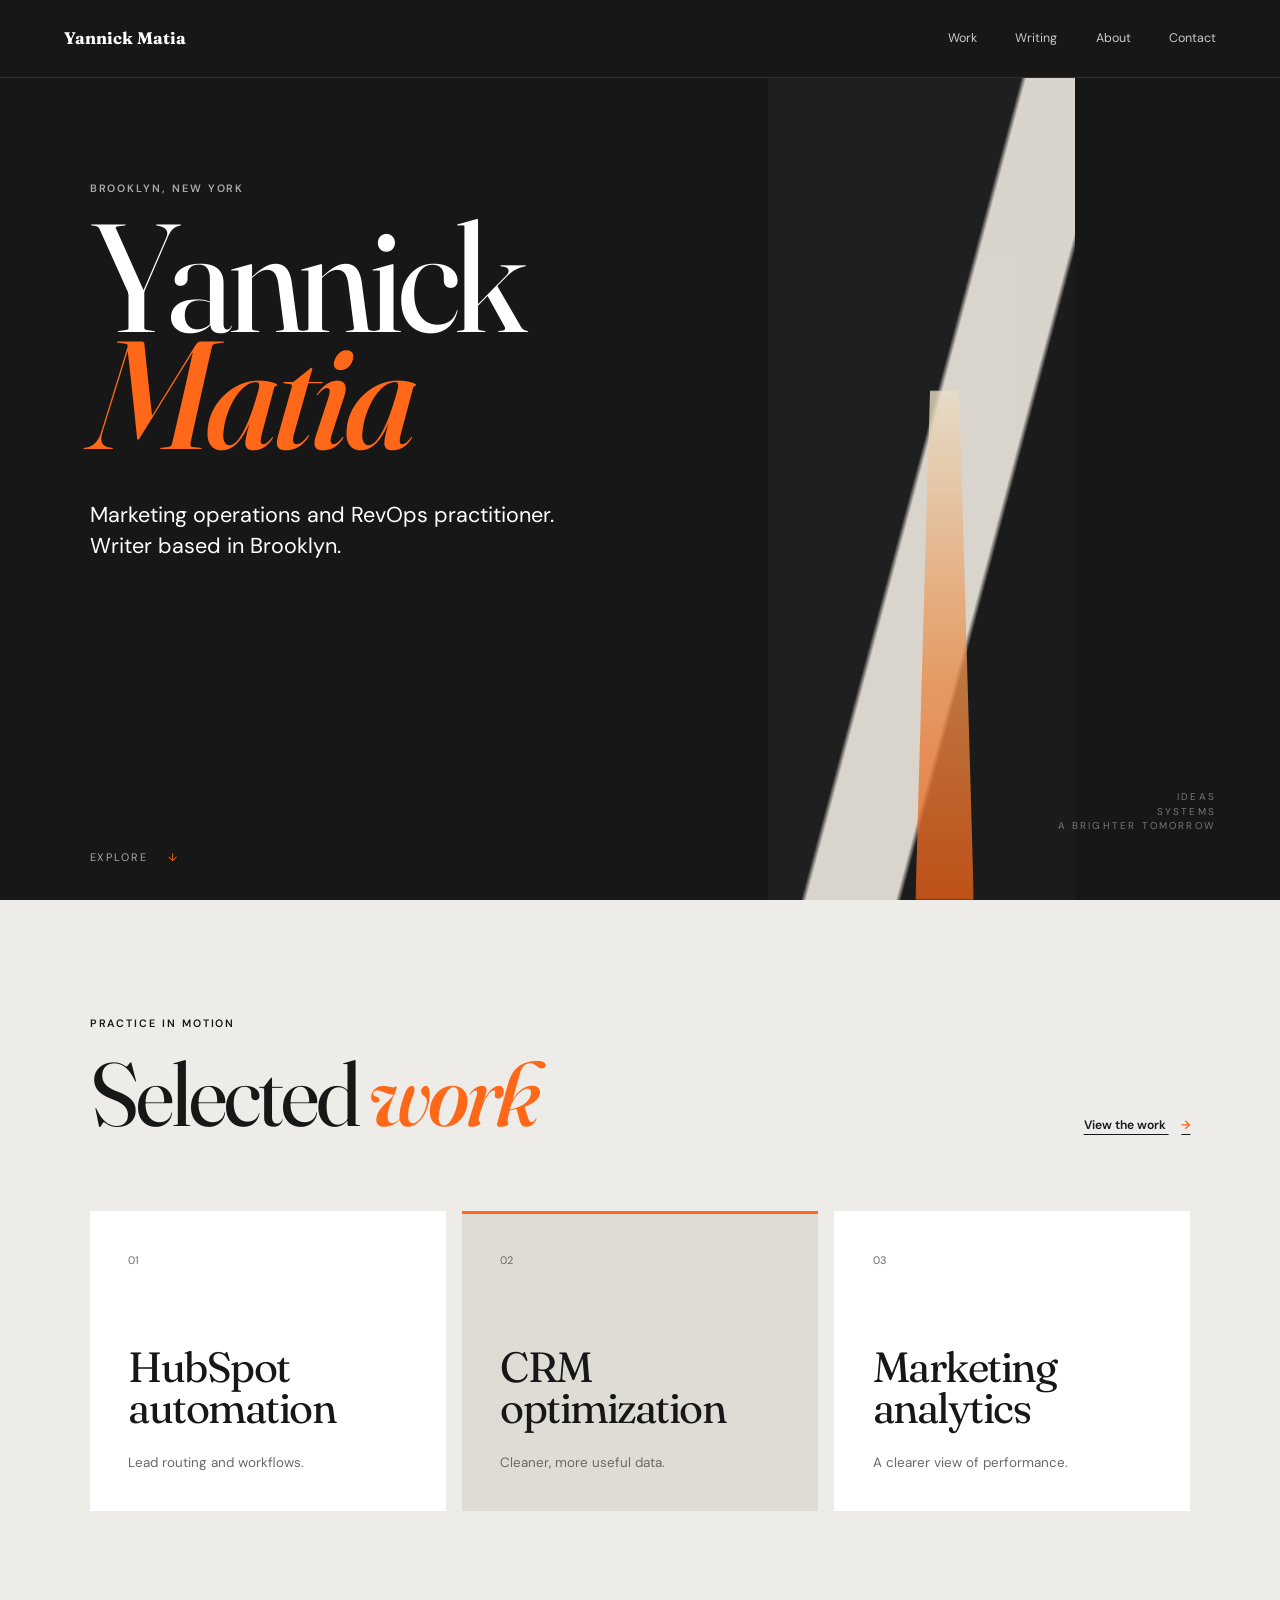
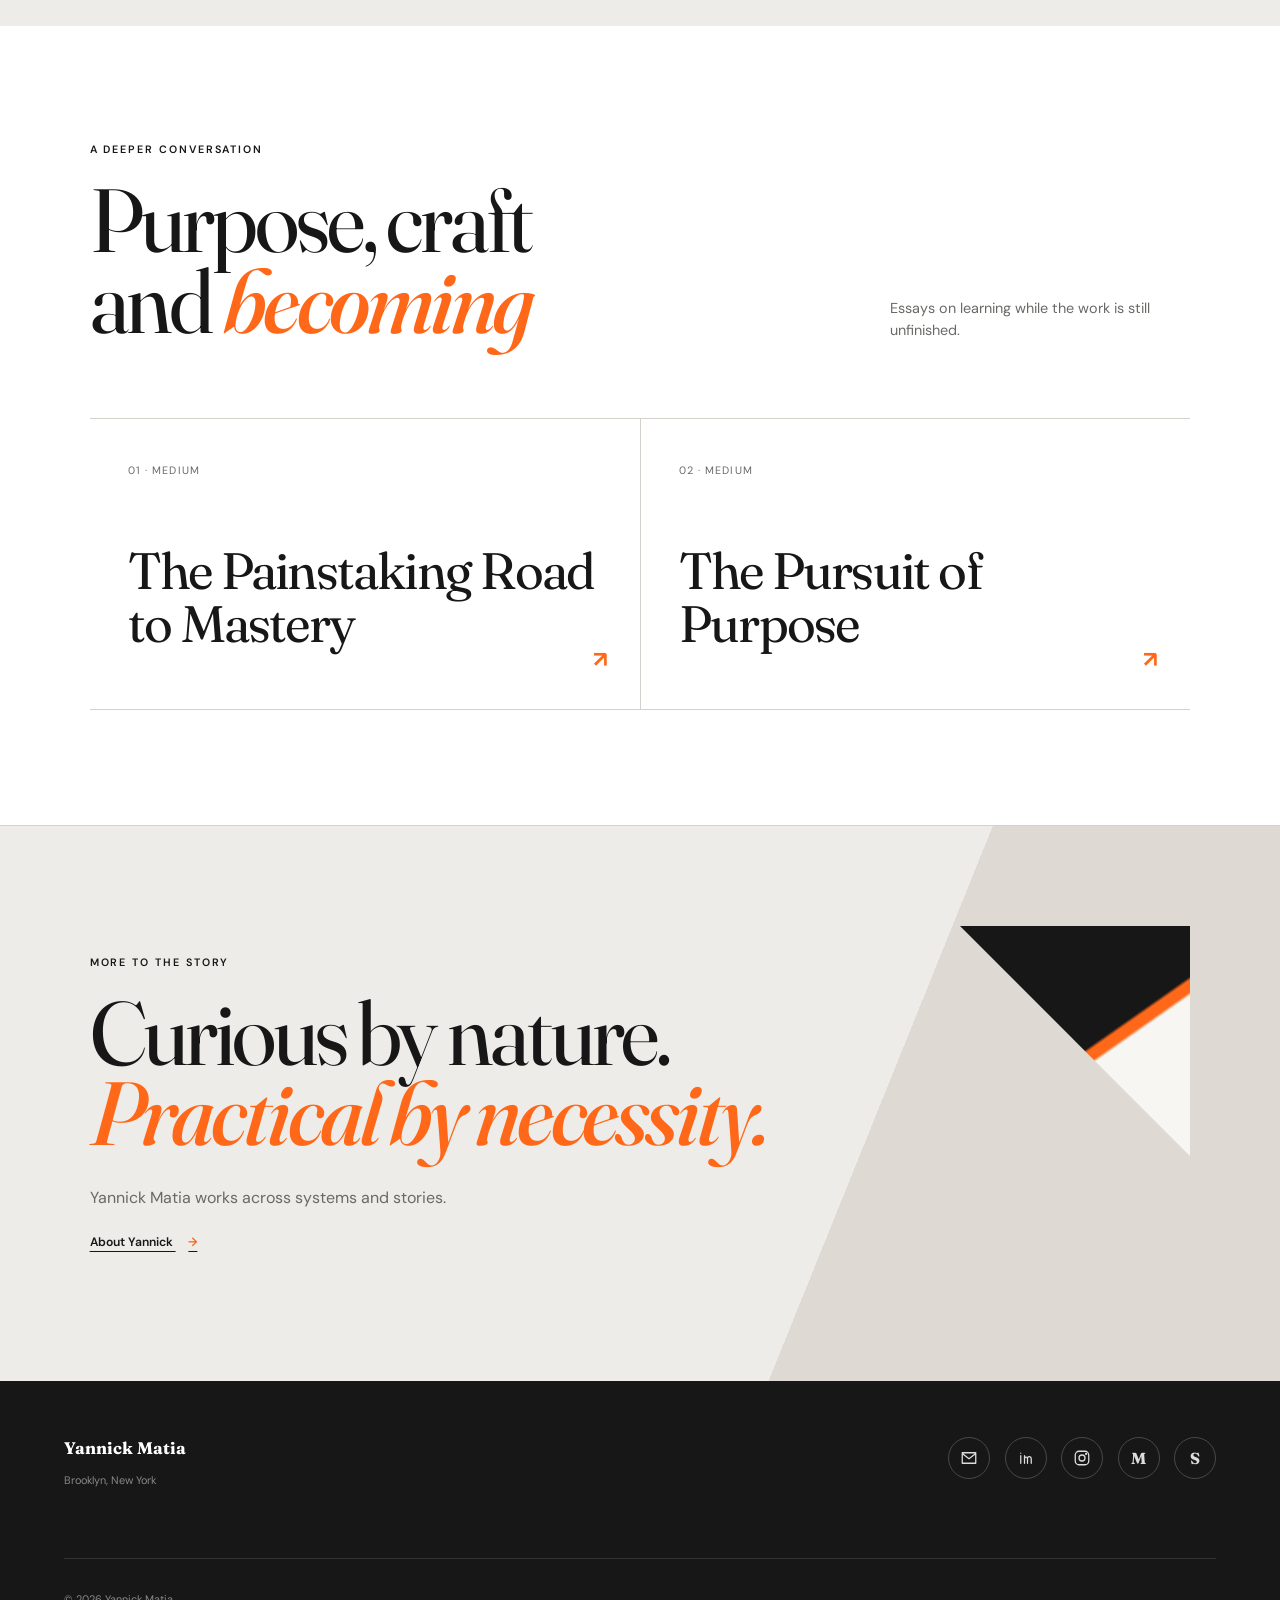
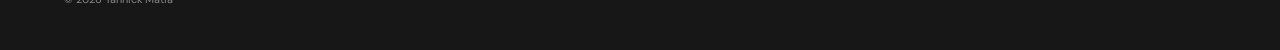
==== index.html @ dbdcb36b "Implement Daylight and Nightfall homepage" ====
<!doctype html>
<html lang="en">
<head>
  <meta charset="utf-8">
  <meta name="viewport" content="width=device-width, initial-scale=1">
  <title>Yannick Matia | Marketing Operations and Writing</title>
  <meta name="description" content="Yannick Matia is a Brooklyn-based marketing operations and RevOps practitioner and writer.">
  <meta name="theme-color" content="#171717">
  <link rel="stylesheet" href="style.css">
  <link rel="icon" href="favicon.svg" type="image/svg+xml">
</head>
<body>
  <a class="skip-link" href="#main">Skip to content</a>

  <header class="site-header">
    <a class="brand" href="#top">Yannick Matia</a>
    <nav aria-label="Primary navigation">
      <a href="#work">Work</a>
      <a href="#writing">Writing</a>
      <a href="#about">About</a>
      <a href="mailto:yannick.matia2@gmail.com">Contact</a>
    </nav>
  </header>

  <main id="main">
    <section class="hero" id="top">
      <div class="hero-note" aria-hidden="true">Ideas<br>Systems<br>A brighter tomorrow</div>
      <div class="hero-copy">
        <p class="eyebrow">Brooklyn, New York</p>
        <h1>Yannick<br><em>Matia</em></h1>
        <p class="role">Marketing operations and RevOps practitioner.<br>Writer based in Brooklyn.</p>
      </div>
      <div class="lightwell" aria-hidden="true"><span></span></div>
      <a class="scroll-cue" href="#work">Explore <span aria-hidden="true">↓</span></a>
    </section>

    <section class="work" id="work">
      <header class="section-intro">
        <div><p class="eyebrow">Practice in motion</p><h2>Selected <em>work</em></h2></div>
        <a class="section-link" href="#work-grid">View the work <span aria-hidden="true">→</span></a>
      </header>
      <div class="work-grid" id="work-grid">
        <article class="work-card"><span>01</span><h3>HubSpot<br>automation</h3><p>Lead routing and workflows.</p></article>
        <article class="work-card"><span>02</span><h3>CRM<br>optimization</h3><p>Cleaner, more useful data.</p></article>
        <article class="work-card"><span>03</span><h3>Marketing<br>analytics</h3><p>A clearer view of performance.</p></article>
      </div>
    </section>

    <section class="writing" id="writing">
      <header class="section-intro">
        <div><p class="eyebrow">A deeper conversation</p><h2>Purpose, craft<br>and <em>becoming</em></h2></div>
        <p class="section-note">Essays on learning while the work is still unfinished.</p>
      </header>
      <div class="essay-grid">
        <a class="essay-card" href="https://medium.com/@yannickmatia/the-painstaking-road-to-mastery-875b8bf4398b" target="_blank" rel="noopener noreferrer"><span>01 · Medium</span><h3>The Painstaking Road to Mastery</h3><b aria-hidden="true">↗</b></a>
        <a class="essay-card" href="https://medium.com/@yannickmatia/the-pursuit-of-purpose-and-musings-on-a-snowy-sunday-morning-7ca4c4979518" target="_blank" rel="noopener noreferrer"><span>02 · Medium</span><h3>The Pursuit of Purpose</h3><b aria-hidden="true">↗</b></a>
      </div>
    </section>

    <section class="about-preview" id="about">
      <p class="eyebrow">More to the story</p>
      <h2>Curious by nature.<br><em>Practical by necessity.</em></h2>
      <p>Yannick Matia works across systems and stories.</p>
      <a class="section-link" href="#about">About Yannick <span aria-hidden="true">→</span></a>
    </section>
  </main>

  <footer class="site-footer">
    <div class="footer-identity"><a class="brand" href="#top">Yannick Matia</a><p>Brooklyn, New York</p></div>
    <nav class="social-icons" aria-label="Connect with Yannick">
      <a href="mailto:yannick.matia2@gmail.com" aria-label="Email Yannick"><svg viewBox="0 0 24 24" aria-hidden="true"><path d="M3 5h18v14H3zM3 6l9 7 9-7"/></svg></a>
      <a href="https://www.linkedin.com/in/yannick-matia/" target="_blank" rel="noopener noreferrer" aria-label="Yannick Matia on LinkedIn"><svg viewBox="0 0 24 24" aria-hidden="true"><path d="M5 9v10M5 5.5v.01M10 19v-6c0-2.5 4-3 4 0v6M10 9v10M14 12c.5-2.5 5-2.5 5 1v6"/></svg></a>
      <a href="https://www.instagram.com/thequestofyannick/" target="_blank" rel="noopener noreferrer" aria-label="The Quest of Yannick on Instagram"><svg viewBox="0 0 24 24" aria-hidden="true"><rect x="3" y="3" width="18" height="18" rx="5"/><circle cx="12" cy="12" r="4"/><circle cx="17.5" cy="6.5" r=".7" fill="currentColor"/></svg></a>
      <a class="letter-icon" href="https://medium.com/@yannickmatia" target="_blank" rel="noopener noreferrer" aria-label="Yannick Matia on Medium">M</a>
      <a class="letter-icon" href="https://yannickmatia.substack.com/" target="_blank" rel="noopener noreferrer" aria-label="Yannick Matia on Substack">S</a>
    </nav>
    <p class="copyright">© 2026 Yannick Matia</p>
  </footer>
</body>
</html>
---- style.css ----
@import url('https://fonts.googleapis.com/css2?family=DM+Sans:wght@400;500;600&family=Fraunces:ital,opsz,wght@0,9..144,400;0,9..144,700;1,9..144,500&display=swap');

:root{--ink:#171717;--orange:#ff6719;--paper:#fff;--mist:#eeece8;--muted:#6a6966;--line:#d5d2cd;--max:1440px}
*{box-sizing:border-box}
html{scroll-behavior:smooth}
body{margin:0;background:var(--ink);color:var(--ink);font-family:"DM Sans",Arial,sans-serif;line-height:1.5}
a{color:inherit}
a:focus-visible{outline:3px solid var(--orange);outline-offset:5px}
.skip-link{position:fixed;top:-100px;left:1rem;z-index:20;background:var(--paper);padding:.75rem 1rem}
.skip-link:focus{top:1rem}
.site-header{height:78px;max-width:var(--max);margin:auto;padding:0 clamp(1.25rem,5vw,5rem);display:flex;align-items:center;justify-content:space-between;background:var(--ink);color:var(--paper);border-bottom:1px solid #303030}
.brand{font:700 1.05rem/1 "Fraunces",Georgia,serif;text-decoration:none}
.site-header nav{display:flex;gap:clamp(1.1rem,3vw,2.8rem)}
.site-header nav a{color:#c9c9c9;font-size:.78rem;text-decoration:none}
.site-header nav a:hover{color:var(--paper)}
main,.site-footer{max-width:var(--max);margin:auto}
.eyebrow{margin:0 0 1.4rem;font-size:.67rem;font-weight:600;letter-spacing:.18em;text-transform:uppercase}
h1,h2,h3{font-family:"Fraunces",Georgia,serif;font-weight:400;letter-spacing:-.035em}
em{color:var(--orange);font-weight:500}
.hero{position:relative;min-height:calc(100svh - 78px);overflow:hidden;background:var(--ink);color:var(--paper);padding:clamp(4rem,8vw,8rem) clamp(1.25rem,7vw,7rem)}
.hero-copy{position:relative;z-index:2;max-width:940px}
.hero .eyebrow{color:#aaa}
h1{margin:0;font-size:clamp(5rem,12vw,11rem);line-height:.76}
.role{margin:3rem 0 0;font-size:clamp(1rem,1.8vw,1.35rem);line-height:1.42}
.hero-note{position:absolute;right:clamp(1.25rem,5vw,5rem);bottom:8%;z-index:2;color:#777;font-size:.62rem;letter-spacing:.22em;text-align:right;text-transform:uppercase}
.lightwell{position:absolute;top:0;right:16%;width:24%;height:100%;background:linear-gradient(105deg,#202020 0 48%,#eee9e0 49% 66%,#1c1c1c 67%);opacity:.9}
.lightwell span{position:absolute;left:48%;bottom:0;width:19%;height:62%;background:linear-gradient(to bottom,#fff4da,#ff9b52 56%,#ff6719);clip-path:polygon(25% 0,75% 0,100% 100%,0 100%);filter:blur(1px);opacity:.8}
.scroll-cue{position:absolute;left:clamp(1.25rem,7vw,7rem);bottom:2.2rem;color:#aaa;font-size:.68rem;letter-spacing:.17em;text-decoration:none;text-transform:uppercase}
.scroll-cue span{color:var(--orange);margin-left:1rem}
.work,.writing{padding:clamp(5rem,9vw,9rem) clamp(1.25rem,7vw,7rem)}
.work{background:var(--mist)}
.section-intro{display:flex;align-items:end;justify-content:space-between;gap:3rem;margin-bottom:clamp(3rem,6vw,5.5rem)}
.section-intro h2,.about-preview h2{margin:0;font-size:clamp(3.1rem,7vw,6.5rem);line-height:.9}
.section-link{font-size:.76rem;font-weight:600;text-underline-offset:5px;white-space:nowrap}
.section-link span{color:var(--orange);margin-left:.8rem}
.work-grid{display:grid;grid-template-columns:repeat(3,1fr);gap:1rem}
.work-card{min-height:300px;padding:clamp(1.5rem,3vw,2.5rem);display:flex;flex-direction:column;background:var(--paper);border-top:3px solid transparent}
.work-card:nth-child(2){background:#dfdcd6;border-color:var(--orange)}
.work-card span{font-size:.68rem;color:var(--muted)}
.work-card h3{margin:auto 0 1.5rem;font-size:clamp(2rem,3.3vw,3.1rem);line-height:.96}
.work-card p{margin:0;color:var(--muted);font-size:.84rem}
.writing{background:var(--paper)}
.section-note{max-width:300px;margin:0;color:var(--muted);font-size:.9rem}
.essay-grid{display:grid;grid-template-columns:1fr 1fr;gap:1px;background:var(--line);border-top:1px solid var(--line);border-bottom:1px solid var(--line)}
.essay-card{position:relative;min-height:290px;padding:clamp(1.5rem,3vw,2.5rem);background:var(--paper);text-decoration:none}
.essay-card>span{font-size:.67rem;color:var(--muted);letter-spacing:.1em;text-transform:uppercase}
.essay-card h3{max-width:520px;margin:4rem 0 0;font-size:clamp(2rem,4vw,3.8rem);line-height:1.02}
.essay-card b{position:absolute;right:2rem;bottom:2rem;color:var(--orange);font-size:1.4rem}
.essay-card:hover{background:var(--mist)}
.about-preview{position:relative;padding:clamp(5rem,10vw,9rem) clamp(1.25rem,7vw,7rem);background:linear-gradient(112deg,var(--mist) 0 66%,#dedad3 66%);border-top:1px solid var(--line)}
.about-preview>p:not(.eyebrow){margin:2rem 0 1.2rem;color:var(--muted)}
.about-preview:after{content:"";position:absolute;right:7%;top:18%;width:18%;aspect-ratio:1;background:linear-gradient(145deg,#171717 0 54%,#ff6719 55% 58%,#f8f6f2 59%);clip-path:polygon(0 0,100% 0,100% 100%)}
.site-footer{display:grid;grid-template-columns:1fr auto;gap:3rem;padding:3.5rem clamp(1.25rem,5vw,5rem) 2rem;color:var(--paper)}
.footer-identity p,.copyright{color:#888;font-size:.68rem}
.social-icons{display:flex;gap:.9rem}
.social-icons a{width:42px;height:42px;display:grid;place-items:center;border:1px solid #484848;border-radius:50%;color:#ddd;text-decoration:none}
.social-icons a:hover{background:var(--orange);border-color:var(--orange);color:var(--ink)}
.social-icons svg{width:18px;height:18px;fill:none;stroke:currentColor;stroke-width:1.7;stroke-linecap:round;stroke-linejoin:round}
.letter-icon{font:700 1rem/1 "Fraunces",Georgia,serif}
.copyright{grid-column:1/-1;padding-top:2rem;border-top:1px solid #333}

@media(max-width:760px){
  .site-header nav{gap:1rem}.site-header nav a:last-child{display:none}
  .hero{min-height:780px}.hero-note{display:none}.lightwell{right:-15%;width:55%;opacity:.55}h1{font-size:clamp(4.6rem,23vw,7.5rem)}
  .role{max-width:330px}.section-intro{display:block}.section-intro .section-link,.section-note{display:block;margin-top:2rem}
  .work-grid,.essay-grid{grid-template-columns:1fr}.work-card{min-height:240px}.essay-card{min-height:240px}
  .about-preview{background:var(--mist)}.about-preview:after{display:none}
  .site-footer{grid-template-columns:1fr}.social-icons{flex-wrap:wrap}.copyright{grid-column:1}
}
@media(prefers-reduced-motion:reduce){html{scroll-behavior:auto}}
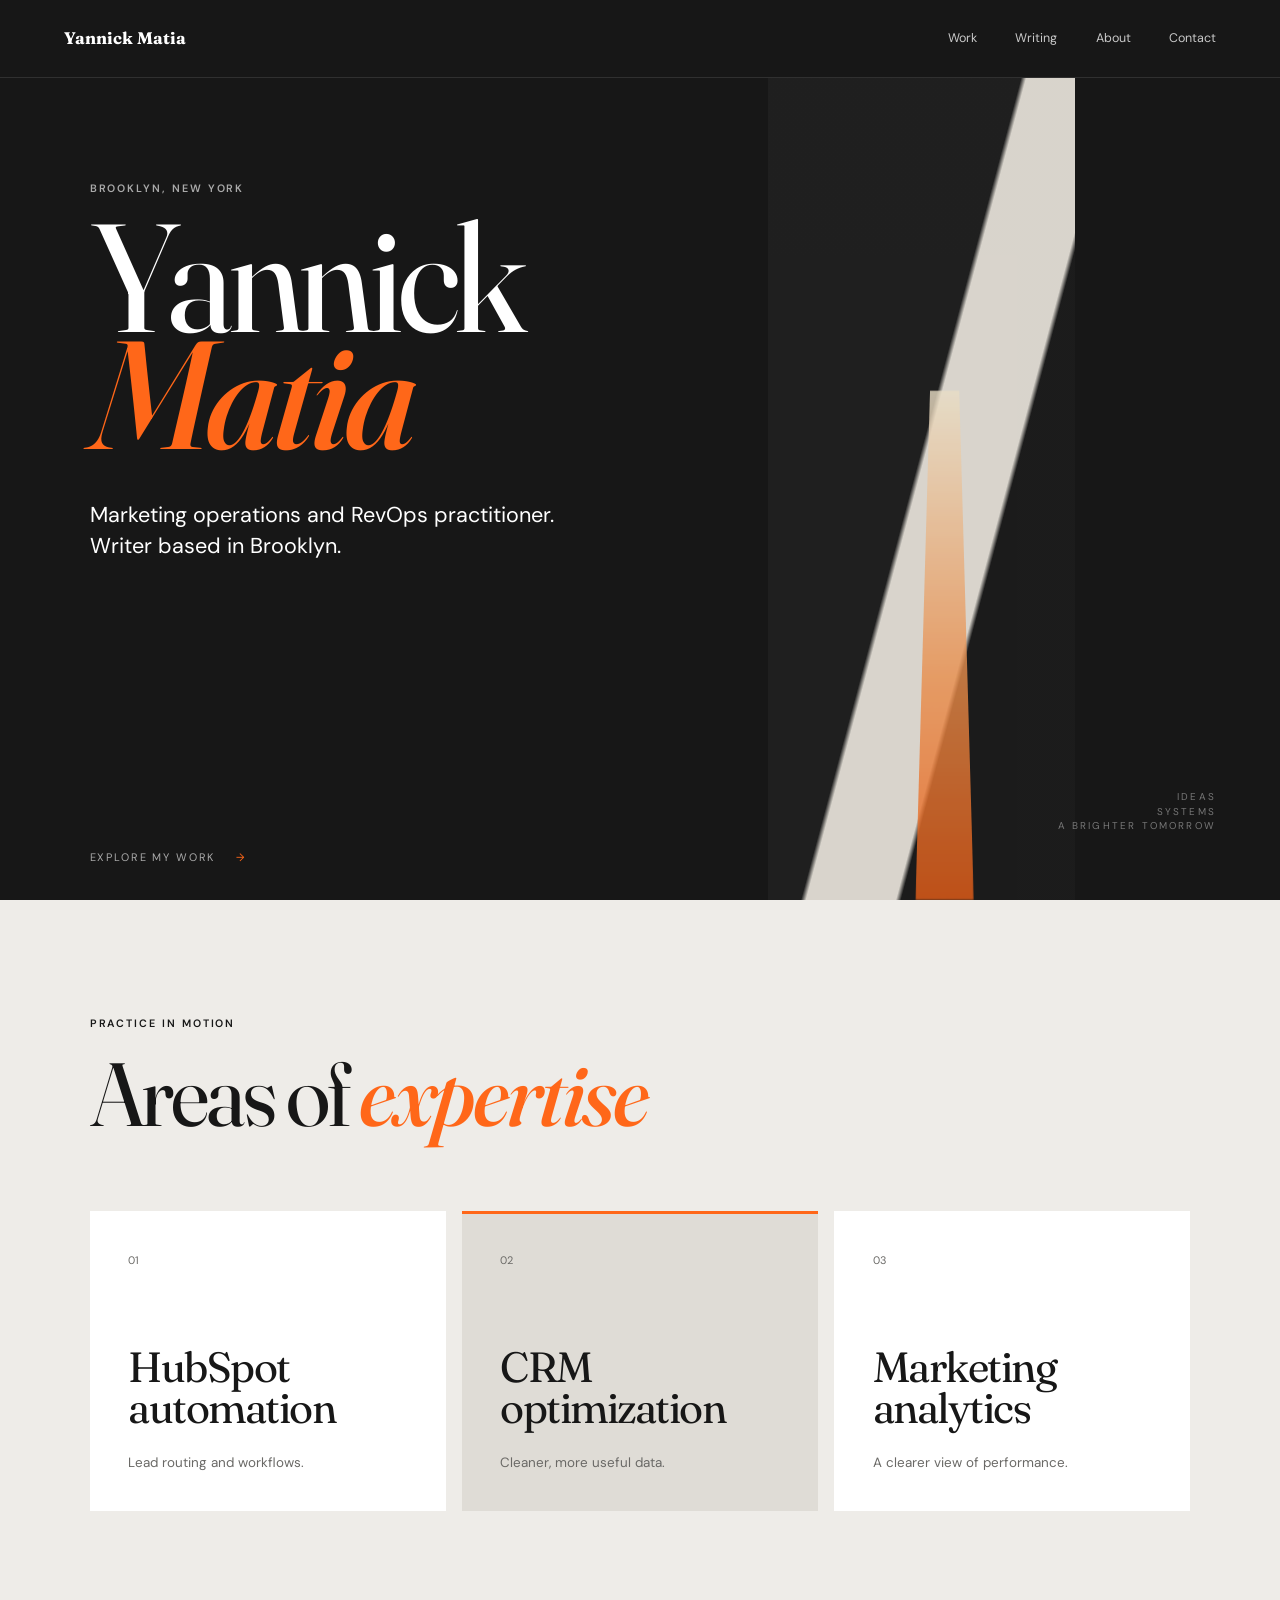
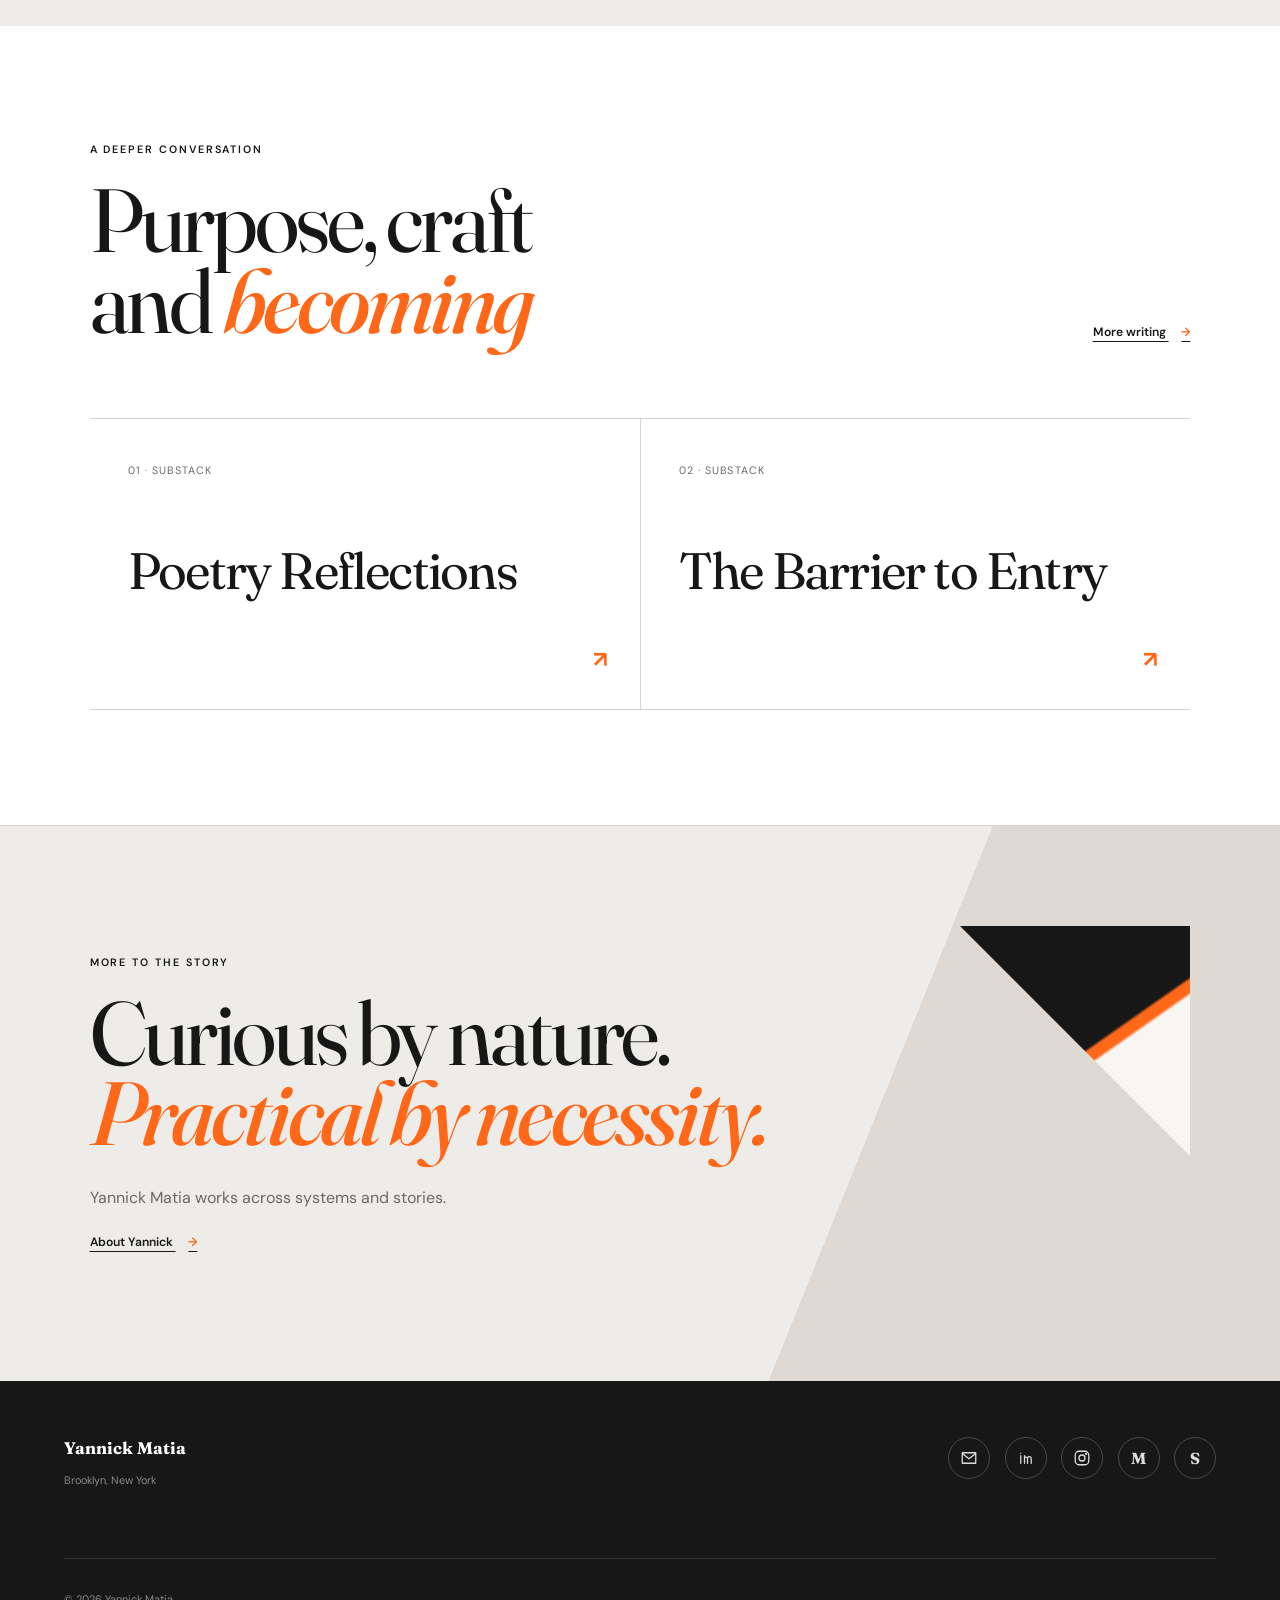
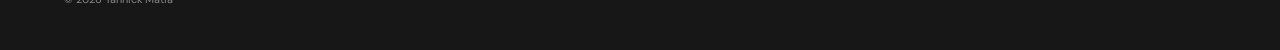
==== commit f81db7be: "Build multi-page portfolio architecture" ====
--- a/index.html
+++ b/index.html
@@ -15,9 +15,9 @@
   <header class="site-header">
     <a class="brand" href="#top">Yannick Matia</a>
     <nav aria-label="Primary navigation">
-      <a href="#work">Work</a>
-      <a href="#writing">Writing</a>
-      <a href="#about">About</a>
+      <a href="work.html">Work</a>
+      <a href="writing.html">Writing</a>
+      <a href="about.html">About</a>
       <a href="mailto:yannick.matia2@gmail.com">Contact</a>
     </nav>
   </header>
@@ -31,29 +31,28 @@
         <p class="role">Marketing operations and RevOps practitioner.<br>Writer based in Brooklyn.</p>
       </div>
       <div class="lightwell" aria-hidden="true"><span></span></div>
-      <a class="scroll-cue" href="#work">Explore <span aria-hidden="true">↓</span></a>
+      <a class="scroll-cue" href="work.html">Explore my work <span aria-hidden="true">→</span></a>
     </section>
 
     <section class="work" id="work">
       <header class="section-intro">
-        <div><p class="eyebrow">Practice in motion</p><h2>Selected <em>work</em></h2></div>
-        <a class="section-link" href="#work-grid">View the work <span aria-hidden="true">→</span></a>
+        <div><p class="eyebrow">Practice in motion</p><h2>Areas of <em>expertise</em></h2></div>
       </header>
       <div class="work-grid" id="work-grid">
-        <article class="work-card"><span>01</span><h3>HubSpot<br>automation</h3><p>Lead routing and workflows.</p></article>
-        <article class="work-card"><span>02</span><h3>CRM<br>optimization</h3><p>Cleaner, more useful data.</p></article>
-        <article class="work-card"><span>03</span><h3>Marketing<br>analytics</h3><p>A clearer view of performance.</p></article>
+        <a class="work-card" href="work.html#automation"><span>01</span><h3>HubSpot<br>automation</h3><p>Lead routing and workflows.</p></a>
+        <a class="work-card" href="work.html#crm"><span>02</span><h3>CRM<br>optimization</h3><p>Cleaner, more useful data.</p></a>
+        <a class="work-card" href="work.html#analytics"><span>03</span><h3>Marketing<br>analytics</h3><p>A clearer view of performance.</p></a>
       </div>
     </section>
 
     <section class="writing" id="writing">
       <header class="section-intro">
         <div><p class="eyebrow">A deeper conversation</p><h2>Purpose, craft<br>and <em>becoming</em></h2></div>
-        <p class="section-note">Essays on learning while the work is still unfinished.</p>
+        <a class="section-link" href="writing.html">More writing <span aria-hidden="true">→</span></a>
       </header>
       <div class="essay-grid">
-        <a class="essay-card" href="https://medium.com/@yannickmatia/the-painstaking-road-to-mastery-875b8bf4398b" target="_blank" rel="noopener noreferrer"><span>01 · Medium</span><h3>The Painstaking Road to Mastery</h3><b aria-hidden="true">↗</b></a>
-        <a class="essay-card" href="https://medium.com/@yannickmatia/the-pursuit-of-purpose-and-musings-on-a-snowy-sunday-morning-7ca4c4979518" target="_blank" rel="noopener noreferrer"><span>02 · Medium</span><h3>The Pursuit of Purpose</h3><b aria-hidden="true">↗</b></a>
+        <a class="essay-card" href="https://yannickmatia.substack.com/p/poetry-reflections" target="_blank" rel="noopener noreferrer"><span>01 · Substack</span><h3>Poetry Reflections</h3><b aria-hidden="true">↗</b></a>
+        <a class="essay-card" href="https://yannickmatia.substack.com/p/the-barrier-to-entry" target="_blank" rel="noopener noreferrer"><span>02 · Substack</span><h3>The Barrier to Entry</h3><b aria-hidden="true">↗</b></a>
       </div>
     </section>
 
@@ -61,7 +60,7 @@
       <p class="eyebrow">More to the story</p>
       <h2>Curious by nature.<br><em>Practical by necessity.</em></h2>
       <p>Yannick Matia works across systems and stories.</p>
-      <a class="section-link" href="#about">About Yannick <span aria-hidden="true">→</span></a>
+      <a class="section-link" href="about.html">About Yannick <span aria-hidden="true">→</span></a>
     </section>
   </main>
 
--- a/style.css
+++ b/style.css
@@ -12,7 +12,7 @@
 .brand{font:700 1.05rem/1 "Fraunces",Georgia,serif;text-decoration:none}
 .site-header nav{display:flex;gap:clamp(1.1rem,3vw,2.8rem)}
 .site-header nav a{color:#c9c9c9;font-size:.78rem;text-decoration:none}
-.site-header nav a:hover{color:var(--paper)}
+.site-header nav a:hover,.site-header nav a[aria-current="page"]{color:var(--paper)}
 main,.site-footer{max-width:var(--max);margin:auto}
 .eyebrow{margin:0 0 1.4rem;font-size:.67rem;font-weight:600;letter-spacing:.18em;text-transform:uppercase}
 h1,h2,h3{font-family:"Fraunces",Georgia,serif;font-weight:400;letter-spacing:-.035em}
@@ -34,7 +34,7 @@
 .section-link{font-size:.76rem;font-weight:600;text-underline-offset:5px;white-space:nowrap}
 .section-link span{color:var(--orange);margin-left:.8rem}
 .work-grid{display:grid;grid-template-columns:repeat(3,1fr);gap:1rem}
-.work-card{min-height:300px;padding:clamp(1.5rem,3vw,2.5rem);display:flex;flex-direction:column;background:var(--paper);border-top:3px solid transparent}
+.work-card{min-height:300px;padding:clamp(1.5rem,3vw,2.5rem);display:flex;flex-direction:column;background:var(--paper);border-top:3px solid transparent;text-decoration:none}
 .work-card:nth-child(2){background:#dfdcd6;border-color:var(--orange)}
 .work-card span{font-size:.68rem;color:var(--muted)}
 .work-card h3{margin:auto 0 1.5rem;font-size:clamp(2rem,3.3vw,3.1rem);line-height:.96}
@@ -59,12 +59,43 @@
 .letter-icon{font:700 1rem/1 "Fraunces",Georgia,serif}
 .copyright{grid-column:1/-1;padding-top:2rem;border-top:1px solid #333}
 
+.page-hero{padding:clamp(5rem,10vw,10rem) clamp(1.25rem,7vw,7rem);background:var(--ink);color:var(--paper)}
+.page-hero h1{font-size:clamp(4.2rem,9.5vw,9rem);line-height:.84}
+.page-hero>p:last-child{max-width:560px;margin:3rem 0 0;color:#aaa;font-size:1.05rem}
+.case-list{background:var(--paper)}
+.case{display:grid;grid-template-columns:minmax(180px,.65fr) 1.35fr;gap:clamp(2rem,7vw,8rem);padding:clamp(3rem,6vw,5.5rem) clamp(1.25rem,7vw,7rem);border-bottom:1px solid var(--line)}
+.case:nth-child(even){background:var(--mist)}
+.case-label{display:flex;gap:2rem;font-size:.68rem;font-weight:600;letter-spacing:.12em;text-transform:uppercase}
+.case-label span{color:var(--orange)}.case-label p{margin:0}
+.case h2{margin:0;font-size:clamp(2.5rem,5vw,4.8rem);line-height:.96}
+.case>div:last-child>p{max-width:680px;color:var(--muted)}
+.case ul{display:flex;flex-wrap:wrap;gap:.5rem;margin:1.5rem 0 0;padding:0;list-style:none}
+.case li{padding:.4rem .7rem;border:1px solid var(--line);font-size:.72rem}
+.exercise{padding:clamp(4rem,8vw,7rem) clamp(1.25rem,7vw,7rem);background:var(--orange)}
+.exercise h2{max-width:900px;margin:0;font-size:clamp(2.8rem,6vw,5.8rem);line-height:.94}
+.exercise>p:not(.eyebrow){max-width:650px;margin-top:2rem}.exercise small{display:block;max-width:650px;margin-top:2rem;padding-top:1.2rem;border-top:1px solid rgba(23,23,23,.35)}
+.writing-hero{background:linear-gradient(118deg,#171717 0 72%,#2a2724 72%)}
+.writing-index{background:var(--paper)}
+.writing-row{display:grid;grid-template-columns:70px 1fr auto;gap:2rem;align-items:center;padding:clamp(2rem,5vw,4rem) clamp(1.25rem,7vw,7rem);border-bottom:1px solid var(--line);text-decoration:none}
+.writing-row:nth-child(even){background:var(--mist)}
+.writing-row.featured{border-left:5px solid var(--orange)}
+.writing-row>span,.writing-row small{color:var(--muted);font-size:.68rem;letter-spacing:.1em;text-transform:uppercase}
+.writing-row h2{margin:.4rem 0 0;font-size:clamp(2rem,5vw,4.8rem);line-height:.96}.writing-row p{margin:.7rem 0 0;color:var(--muted)}.writing-row b{color:var(--orange);font-size:1.4rem}.writing-row:hover h2{font-style:italic}
+.archive-note{display:flex;justify-content:space-between;align-items:center;gap:2rem;padding:3rem clamp(1.25rem,7vw,7rem);background:var(--orange)}.archive-note a{font-weight:600;text-underline-offset:5px}
+.about-page{display:grid;grid-template-columns:.88fr 1.12fr;background:var(--orange)}
+.about-image{min-height:calc(100svh - 78px)}.about-image img{width:100%;height:100%;display:block;object-fit:cover;object-position:center 22%;filter:brightness(.92) saturate(.85)}
+.about-story{align-self:center;padding:clamp(3rem,7vw,7rem)}.about-story h1{font-size:clamp(3.6rem,7vw,7rem);line-height:.84}.about-story>p:not(.eyebrow){max-width:650px}.about-story>p:nth-of-type(2){margin-top:3rem}
+.contact-button{display:inline-flex;margin-top:2rem;padding:.9rem 1.2rem;background:var(--ink);color:var(--paper);font-size:.78rem;font-weight:600;text-decoration:none}.contact-button span{margin-left:1.5rem}.contact-button:hover{background:var(--paper);color:var(--ink)}
+.affinities{display:grid;grid-template-columns:repeat(3,1fr);background:var(--mist)}.affinities article{min-height:300px;padding:clamp(2rem,4vw,4rem);border-right:1px solid var(--line)}.affinities span{font-size:.68rem;color:var(--orange)}.affinities h2{margin:4rem 0 1rem;font-size:clamp(2.5rem,5vw,4.5rem)}.affinities p{color:var(--muted);font-size:.88rem}
+
 @media(max-width:760px){
   .site-header nav{gap:1rem}.site-header nav a:last-child{display:none}
   .hero{min-height:780px}.hero-note{display:none}.lightwell{right:-15%;width:55%;opacity:.55}h1{font-size:clamp(4.6rem,23vw,7.5rem)}
   .role{max-width:330px}.section-intro{display:block}.section-intro .section-link,.section-note{display:block;margin-top:2rem}
   .work-grid,.essay-grid{grid-template-columns:1fr}.work-card{min-height:240px}.essay-card{min-height:240px}
   .about-preview{background:var(--mist)}.about-preview:after{display:none}
+  .case{grid-template-columns:1fr}.case-label{justify-content:space-between}.writing-row{grid-template-columns:38px 1fr auto;gap:1rem}.archive-note{display:block}.archive-note a{display:inline-block;margin-top:1rem}
+  .about-page{grid-template-columns:1fr}.about-image{min-height:620px}.affinities{grid-template-columns:1fr}.affinities article{min-height:240px;border-right:0;border-bottom:1px solid var(--line)}
   .site-footer{grid-template-columns:1fr}.social-icons{flex-wrap:wrap}.copyright{grid-column:1}
 }
 @media(prefers-reduced-motion:reduce){html{scroll-behavior:auto}}
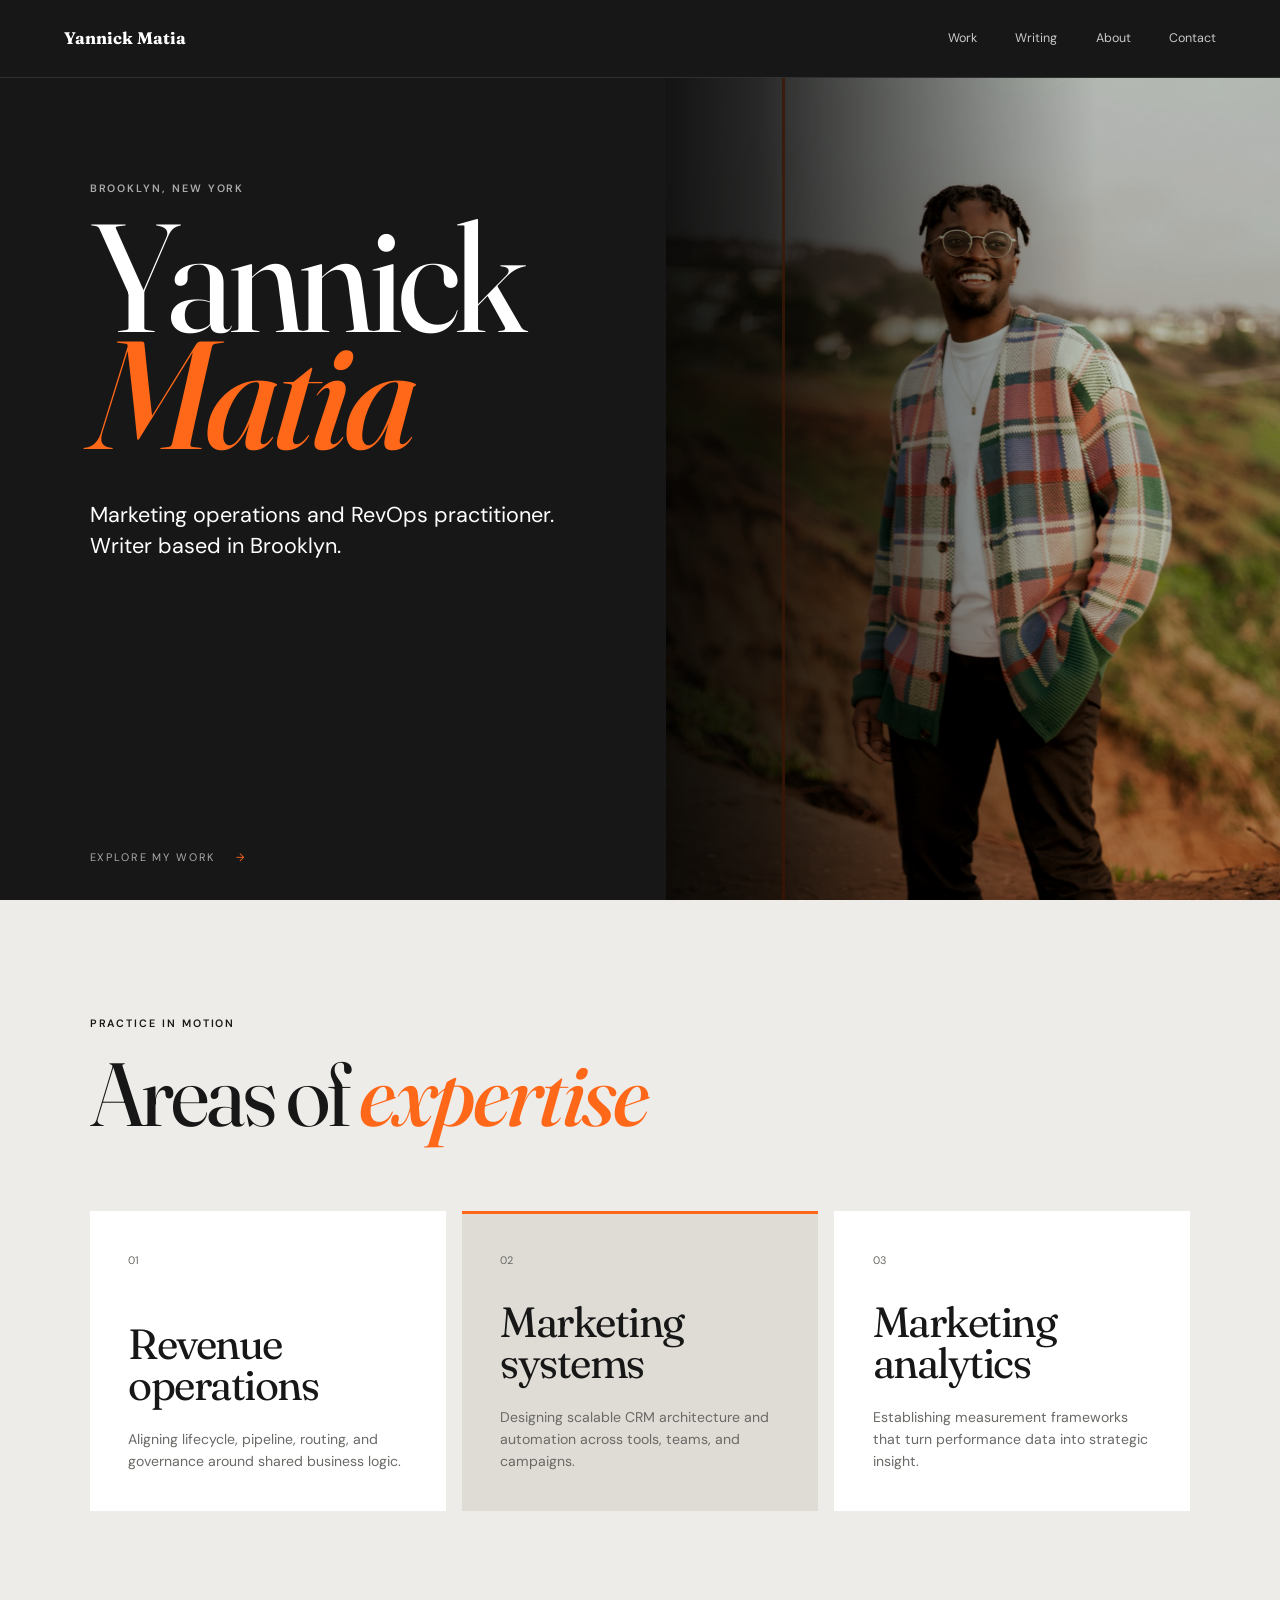
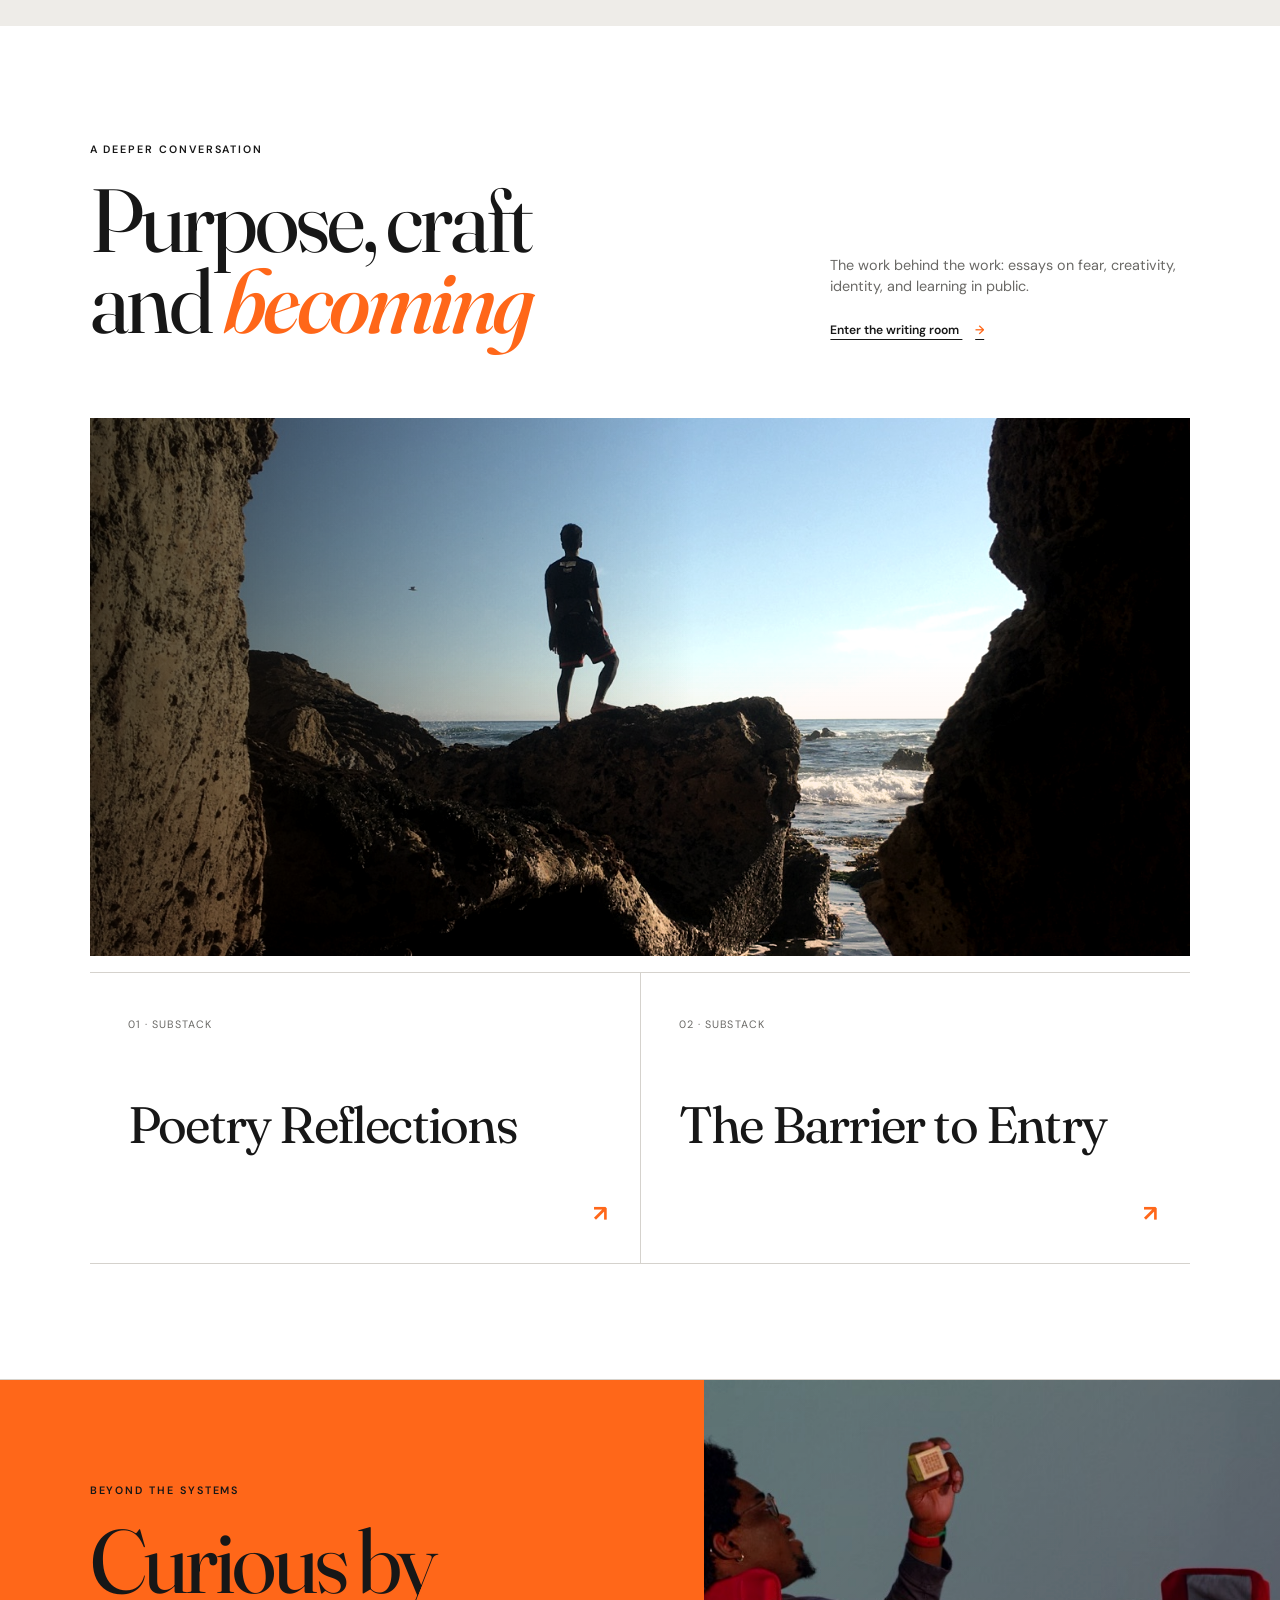
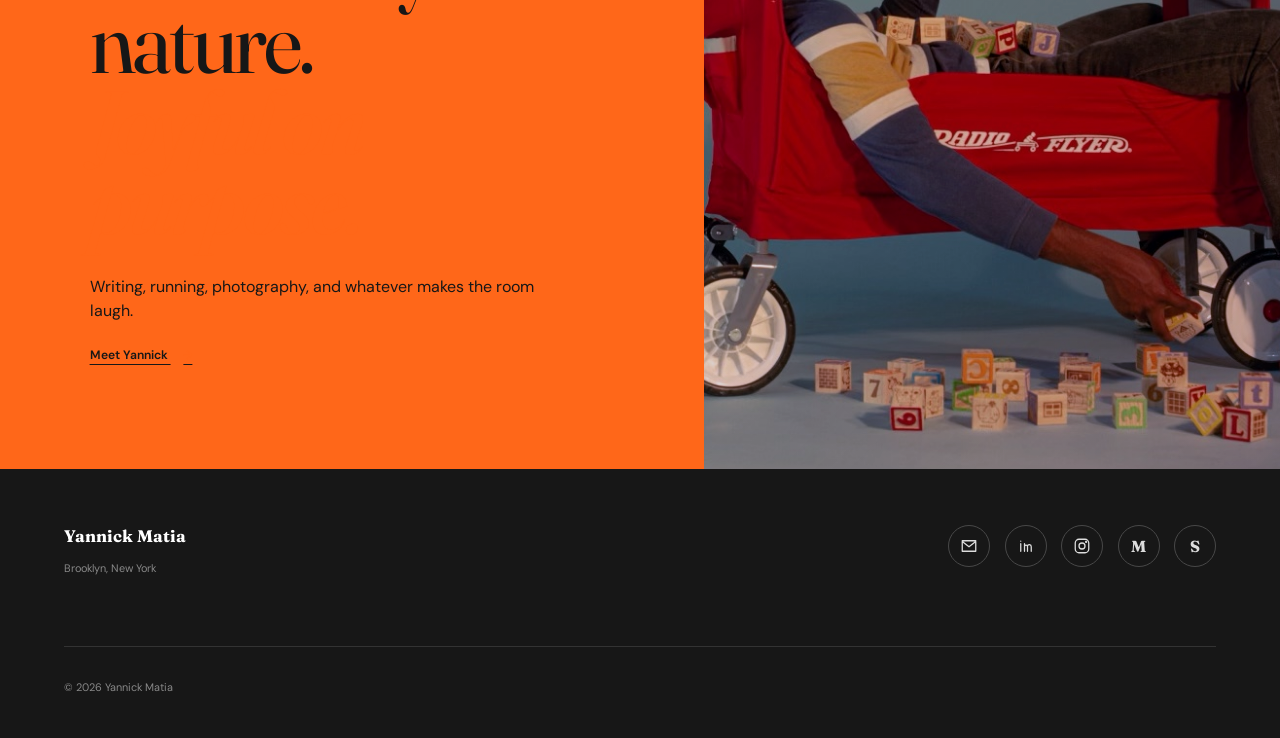
==== commit 31eb15ad: "Personalize portfolio with photography and stronger positioning" ====
--- a/index.html
+++ b/index.html
@@ -24,13 +24,12 @@
 
   <main id="main">
     <section class="hero" id="top">
-      <div class="hero-note" aria-hidden="true">Ideas<br>Systems<br>A brighter tomorrow</div>
       <div class="hero-copy">
         <p class="eyebrow">Brooklyn, New York</p>
         <h1>Yannick<br><em>Matia</em></h1>
         <p class="role">Marketing operations and RevOps practitioner.<br>Writer based in Brooklyn.</p>
       </div>
-      <div class="lightwell" aria-hidden="true"><span></span></div>
+      <figure class="hero-photo"><img src="assets/photos/yannick-coast.jpg" alt="Yannick Matia smiling on the California coast"></figure>
       <a class="scroll-cue" href="work.html">Explore my work <span aria-hidden="true">→</span></a>
     </section>
 
@@ -39,17 +38,18 @@
         <div><p class="eyebrow">Practice in motion</p><h2>Areas of <em>expertise</em></h2></div>
       </header>
       <div class="work-grid" id="work-grid">
-        <a class="work-card" href="work.html#automation"><span>01</span><h3>HubSpot<br>automation</h3><p>Lead routing and workflows.</p></a>
-        <a class="work-card" href="work.html#crm"><span>02</span><h3>CRM<br>optimization</h3><p>Cleaner, more useful data.</p></a>
-        <a class="work-card" href="work.html#analytics"><span>03</span><h3>Marketing<br>analytics</h3><p>A clearer view of performance.</p></a>
+        <a class="work-card" href="work.html#revops"><span>01</span><h3>Revenue<br>operations</h3><p>Aligning lifecycle, pipeline, routing, and governance around shared business logic.</p></a>
+        <a class="work-card" href="work.html#systems"><span>02</span><h3>Marketing<br>systems</h3><p>Designing scalable CRM architecture and automation across tools, teams, and campaigns.</p></a>
+        <a class="work-card" href="work.html#analytics"><span>03</span><h3>Marketing<br>analytics</h3><p>Establishing measurement frameworks that turn performance data into strategic insight.</p></a>
       </div>
     </section>
 
     <section class="writing" id="writing">
-      <header class="section-intro">
+      <header class="section-intro writing-intro">
         <div><p class="eyebrow">A deeper conversation</p><h2>Purpose, craft<br>and <em>becoming</em></h2></div>
-        <a class="section-link" href="writing.html">More writing <span aria-hidden="true">→</span></a>
+        <div><p class="section-note">The work behind the work: essays on fear, creativity, identity, and learning in public.</p><a class="section-link" href="writing.html">Enter the writing room <span aria-hidden="true">→</span></a></div>
       </header>
+      <figure class="writing-landscape"><img src="assets/photos/yannick-ocean.jpg" alt="Yannick Matia looking out over the Pacific Ocean from a rocky cove"></figure>
       <div class="essay-grid">
         <a class="essay-card" href="https://yannickmatia.substack.com/p/poetry-reflections" target="_blank" rel="noopener noreferrer"><span>01 · Substack</span><h3>Poetry Reflections</h3><b aria-hidden="true">↗</b></a>
         <a class="essay-card" href="https://yannickmatia.substack.com/p/the-barrier-to-entry" target="_blank" rel="noopener noreferrer"><span>02 · Substack</span><h3>The Barrier to Entry</h3><b aria-hidden="true">↗</b></a>
@@ -57,10 +57,8 @@
     </section>
 
     <section class="about-preview" id="about">
-      <p class="eyebrow">More to the story</p>
-      <h2>Curious by nature.<br><em>Practical by necessity.</em></h2>
-      <p>Yannick Matia works across systems and stories.</p>
-      <a class="section-link" href="about.html">About Yannick <span aria-hidden="true">→</span></a>
+      <div class="about-preview-copy"><p class="eyebrow">Beyond the systems</p><h2>Curious by nature.<br><em>Joyful on purpose.</em></h2><p>Writing, running, photography, and whatever makes the room laugh.</p><a class="section-link" href="about.html">Meet Yannick <span aria-hidden="true">→</span></a></div>
+      <figure><img src="assets/photos/yannick-play.jpg" alt="Yannick Matia playfully reclining in a red wagon surrounded by alphabet blocks"></figure>
     </section>
   </main>
 
--- a/style.css
+++ b/style.css
@@ -22,9 +22,10 @@
 .hero .eyebrow{color:#aaa}
 h1{margin:0;font-size:clamp(5rem,12vw,11rem);line-height:.76}
 .role{margin:3rem 0 0;font-size:clamp(1rem,1.8vw,1.35rem);line-height:1.42}
-.hero-note{position:absolute;right:clamp(1.25rem,5vw,5rem);bottom:8%;z-index:2;color:#777;font-size:.62rem;letter-spacing:.22em;text-align:right;text-transform:uppercase}
-.lightwell{position:absolute;top:0;right:16%;width:24%;height:100%;background:linear-gradient(105deg,#202020 0 48%,#eee9e0 49% 66%,#1c1c1c 67%);opacity:.9}
-.lightwell span{position:absolute;left:48%;bottom:0;width:19%;height:62%;background:linear-gradient(to bottom,#fff4da,#ff9b52 56%,#ff6719);clip-path:polygon(25% 0,75% 0,100% 100%,0 100%);filter:blur(1px);opacity:.8}
+.hero-photo{position:absolute;inset:0 0 0 auto;width:48%;margin:0;overflow:hidden}
+.hero-photo:before{content:"";position:absolute;inset:0;z-index:1;background:linear-gradient(90deg,var(--ink) 0,rgba(23,23,23,.9) 15%,rgba(23,23,23,.18) 70%),linear-gradient(180deg,transparent 55%,rgba(255,103,25,.42));mix-blend-mode:multiply}
+.hero-photo:after{content:"";position:absolute;top:0;left:19%;width:3px;height:100%;background:var(--orange);opacity:.8}
+.hero-photo img{width:100%;height:100%;display:block;object-fit:cover;object-position:center 36%;filter:saturate(.82) contrast(1.08)}
 .scroll-cue{position:absolute;left:clamp(1.25rem,7vw,7rem);bottom:2.2rem;color:#aaa;font-size:.68rem;letter-spacing:.17em;text-decoration:none;text-transform:uppercase}
 .scroll-cue span{color:var(--orange);margin-left:1rem}
 .work,.writing{padding:clamp(5rem,9vw,9rem) clamp(1.25rem,7vw,7rem)}
@@ -38,18 +39,19 @@
 .work-card:nth-child(2){background:#dfdcd6;border-color:var(--orange)}
 .work-card span{font-size:.68rem;color:var(--muted)}
 .work-card h3{margin:auto 0 1.5rem;font-size:clamp(2rem,3.3vw,3.1rem);line-height:.96}
-.work-card p{margin:0;color:var(--muted);font-size:.84rem}
+.work-card p{margin:0;max-width:320px;color:var(--muted);font-size:.88rem;line-height:1.55}.work-card:hover{border-color:var(--orange)}
 .writing{background:var(--paper)}
-.section-note{max-width:300px;margin:0;color:var(--muted);font-size:.9rem}
+.section-note{max-width:360px;margin:0 0 1.2rem;color:var(--muted);font-size:.9rem}.writing-intro>div:last-child{max-width:380px}
+.writing-landscape{position:relative;height:clamp(280px,42vw,560px);margin:0 0 1rem;overflow:hidden;background:var(--ink)}.writing-landscape:after{content:"";position:absolute;inset:0;background:linear-gradient(90deg,rgba(23,23,23,.78),transparent 55%),linear-gradient(0deg,rgba(255,103,25,.24),transparent 55%);mix-blend-mode:multiply}.writing-landscape img{width:100%;height:100%;display:block;object-fit:cover;object-position:center 48%;filter:saturate(.72) contrast(1.12)}
 .essay-grid{display:grid;grid-template-columns:1fr 1fr;gap:1px;background:var(--line);border-top:1px solid var(--line);border-bottom:1px solid var(--line)}
 .essay-card{position:relative;min-height:290px;padding:clamp(1.5rem,3vw,2.5rem);background:var(--paper);text-decoration:none}
 .essay-card>span{font-size:.67rem;color:var(--muted);letter-spacing:.1em;text-transform:uppercase}
 .essay-card h3{max-width:520px;margin:4rem 0 0;font-size:clamp(2rem,4vw,3.8rem);line-height:1.02}
 .essay-card b{position:absolute;right:2rem;bottom:2rem;color:var(--orange);font-size:1.4rem}
 .essay-card:hover{background:var(--mist)}
-.about-preview{position:relative;padding:clamp(5rem,10vw,9rem) clamp(1.25rem,7vw,7rem);background:linear-gradient(112deg,var(--mist) 0 66%,#dedad3 66%);border-top:1px solid var(--line)}
-.about-preview>p:not(.eyebrow){margin:2rem 0 1.2rem;color:var(--muted)}
-.about-preview:after{content:"";position:absolute;right:7%;top:18%;width:18%;aspect-ratio:1;background:linear-gradient(145deg,#171717 0 54%,#ff6719 55% 58%,#f8f6f2 59%);clip-path:polygon(0 0,100% 0,100% 100%)}
+.about-preview{display:grid;grid-template-columns:1.1fr .9fr;min-height:650px;background:var(--orange);border-top:1px solid var(--line)}
+.about-preview-copy{align-self:center;padding:clamp(4rem,8vw,8rem) clamp(1.25rem,7vw,7rem)}
+.about-preview-copy>p:not(.eyebrow){max-width:460px;margin:2rem 0 1.2rem}.about-preview figure{position:relative;margin:0;overflow:hidden}.about-preview figure:after{content:"";position:absolute;inset:0;background:linear-gradient(135deg,rgba(23,23,23,.06),rgba(76,40,150,.34));mix-blend-mode:multiply}.about-preview img{width:100%;height:100%;display:block;object-fit:cover;object-position:center;filter:saturate(.8) contrast(1.08)}
 .site-footer{display:grid;grid-template-columns:1fr auto;gap:3rem;padding:3.5rem clamp(1.25rem,5vw,5rem) 2rem;color:var(--paper)}
 .footer-identity p,.copyright{color:#888;font-size:.68rem}
 .social-icons{display:flex;gap:.9rem}
@@ -67,13 +69,12 @@
 .case:nth-child(even){background:var(--mist)}
 .case-label{display:flex;gap:2rem;font-size:.68rem;font-weight:600;letter-spacing:.12em;text-transform:uppercase}
 .case-label span{color:var(--orange)}.case-label p{margin:0}
-.case h2{margin:0;font-size:clamp(2.5rem,5vw,4.8rem);line-height:.96}
+.case h2{margin:0;font-size:clamp(1.8rem,2.7vw,2.6rem);line-height:1;white-space:nowrap}
 .case>div:last-child>p{max-width:680px;color:var(--muted)}
 .case ul{display:flex;flex-wrap:wrap;gap:.5rem;margin:1.5rem 0 0;padding:0;list-style:none}
 .case li{padding:.4rem .7rem;border:1px solid var(--line);font-size:.72rem}
-.exercise{padding:clamp(4rem,8vw,7rem) clamp(1.25rem,7vw,7rem);background:var(--orange)}
-.exercise h2{max-width:900px;margin:0;font-size:clamp(2.8rem,6vw,5.8rem);line-height:.94}
-.exercise>p:not(.eyebrow){max-width:650px;margin-top:2rem}.exercise small{display:block;max-width:650px;margin-top:2rem;padding-top:1.2rem;border-top:1px solid rgba(23,23,23,.35)}
+.tech-stack{display:grid;grid-template-columns:.8fr 1.2fr;gap:clamp(3rem,8vw,9rem);padding:clamp(4rem,8vw,7rem) clamp(1.25rem,7vw,7rem);background:var(--orange)}
+.tech-stack h2{max-width:650px;margin:0;font-size:clamp(2.8rem,5vw,5.2rem);line-height:.94}.tech-stack h2 em{color:var(--paper)}.stack-groups{border-top:1px solid rgba(23,23,23,.45)}.stack-groups article{display:grid;grid-template-columns:.5fr 1.5fr;gap:2rem;padding:1.5rem 0;border-bottom:1px solid rgba(23,23,23,.3)}.stack-groups h3,.stack-groups p{margin:0}.stack-groups h3{font-family:"DM Sans",Arial,sans-serif;font-size:.73rem;letter-spacing:.1em;text-transform:uppercase}.stack-groups p{font-size:.9rem}
 .writing-hero{background:linear-gradient(118deg,#171717 0 72%,#2a2724 72%)}
 .writing-index{background:var(--paper)}
 .writing-row{display:grid;grid-template-columns:70px 1fr auto;gap:2rem;align-items:center;padding:clamp(2rem,5vw,4rem) clamp(1.25rem,7vw,7rem);border-bottom:1px solid var(--line);text-decoration:none}
@@ -81,20 +82,19 @@
 .writing-row.featured{border-left:5px solid var(--orange)}
 .writing-row>span,.writing-row small{color:var(--muted);font-size:.68rem;letter-spacing:.1em;text-transform:uppercase}
 .writing-row h2{margin:.4rem 0 0;font-size:clamp(2rem,5vw,4.8rem);line-height:.96}.writing-row p{margin:.7rem 0 0;color:var(--muted)}.writing-row b{color:var(--orange);font-size:1.4rem}.writing-row:hover h2{font-style:italic}
-.archive-note{display:flex;justify-content:space-between;align-items:center;gap:2rem;padding:3rem clamp(1.25rem,7vw,7rem);background:var(--orange)}.archive-note a{font-weight:600;text-underline-offset:5px}
+.archive-note{display:flex;justify-content:space-between;align-items:center;gap:2rem;padding:3rem clamp(1.25rem,7vw,7rem);background:var(--orange)}.archive-note p{font-family:"Fraunces",Georgia,serif;font-size:1.5rem}.archive-note div{display:flex;gap:2rem}.archive-note a{font-weight:600;text-underline-offset:5px}
 .about-page{display:grid;grid-template-columns:.88fr 1.12fr;background:var(--orange)}
 .about-image{min-height:calc(100svh - 78px)}.about-image img{width:100%;height:100%;display:block;object-fit:cover;object-position:center 22%;filter:brightness(.92) saturate(.85)}
-.about-story{align-self:center;padding:clamp(3rem,7vw,7rem)}.about-story h1{font-size:clamp(3.6rem,7vw,7rem);line-height:.84}.about-story>p:not(.eyebrow){max-width:650px}.about-story>p:nth-of-type(2){margin-top:3rem}
+.about-story{align-self:center;padding:clamp(3rem,6vw,6rem)}.about-story h1{font-size:clamp(3.4rem,6vw,6rem);line-height:.86}.bio{max-width:680px;margin-top:1.6rem}.bio p{margin:.8rem 0}
 .contact-button{display:inline-flex;margin-top:2rem;padding:.9rem 1.2rem;background:var(--ink);color:var(--paper);font-size:.78rem;font-weight:600;text-decoration:none}.contact-button span{margin-left:1.5rem}.contact-button:hover{background:var(--paper);color:var(--ink)}
-.affinities{display:grid;grid-template-columns:repeat(3,1fr);background:var(--mist)}.affinities article{min-height:300px;padding:clamp(2rem,4vw,4rem);border-right:1px solid var(--line)}.affinities span{font-size:.68rem;color:var(--orange)}.affinities h2{margin:4rem 0 1rem;font-size:clamp(2.5rem,5vw,4.5rem)}.affinities p{color:var(--muted);font-size:.88rem}
+.affinities{display:grid;grid-template-columns:repeat(3,1fr);background:var(--mist)}.affinities article{position:relative;min-height:560px;padding:0 clamp(2rem,4vw,4rem) clamp(2rem,4vw,4rem);border-right:1px solid var(--line);overflow:hidden}.affinities img{width:calc(100% + 8vw);height:260px;margin:0 -4vw 2rem;object-fit:cover;filter:saturate(.78) contrast(1.08)}.affinities article:nth-child(1) img{object-position:center 44%;filter:saturate(.72) contrast(1.1) hue-rotate(8deg)}.affinities article:nth-child(2) img{filter:saturate(.9) contrast(1.05)}.affinities article:nth-child(3) img{filter:saturate(.75) contrast(1.1)}.affinities span{font-size:.68rem;color:var(--orange)}.affinities h2{margin:1.2rem 0 1rem;font-size:clamp(2.5rem,5vw,4.5rem)}.affinities p{color:var(--muted);font-size:.88rem}
 
 @media(max-width:760px){
   .site-header nav{gap:1rem}.site-header nav a:last-child{display:none}
-  .hero{min-height:780px}.hero-note{display:none}.lightwell{right:-15%;width:55%;opacity:.55}h1{font-size:clamp(4.6rem,23vw,7.5rem)}
+  .hero{min-height:780px}.hero-photo{right:-28%;width:80%;opacity:.58}.hero-photo:before{background:linear-gradient(90deg,var(--ink),rgba(23,23,23,.25))}h1{font-size:clamp(4.6rem,23vw,7.5rem)}
   .role{max-width:330px}.section-intro{display:block}.section-intro .section-link,.section-note{display:block;margin-top:2rem}
   .work-grid,.essay-grid{grid-template-columns:1fr}.work-card{min-height:240px}.essay-card{min-height:240px}
-  .about-preview{background:var(--mist)}.about-preview:after{display:none}
-  .case{grid-template-columns:1fr}.case-label{justify-content:space-between}.writing-row{grid-template-columns:38px 1fr auto;gap:1rem}.archive-note{display:block}.archive-note a{display:inline-block;margin-top:1rem}
+  .about-preview{grid-template-columns:1fr}.about-preview figure{min-height:480px}.case{grid-template-columns:1fr}.case-label{justify-content:space-between}.case h2{white-space:normal}.writing-row{grid-template-columns:38px 1fr auto;gap:1rem}.archive-note{display:block}.archive-note div{display:grid;gap:.7rem;margin-top:1rem}.tech-stack{grid-template-columns:1fr}.stack-groups article{grid-template-columns:1fr}
   .about-page{grid-template-columns:1fr}.about-image{min-height:620px}.affinities{grid-template-columns:1fr}.affinities article{min-height:240px;border-right:0;border-bottom:1px solid var(--line)}
   .site-footer{grid-template-columns:1fr}.social-icons{flex-wrap:wrap}.copyright{grid-column:1}
 }
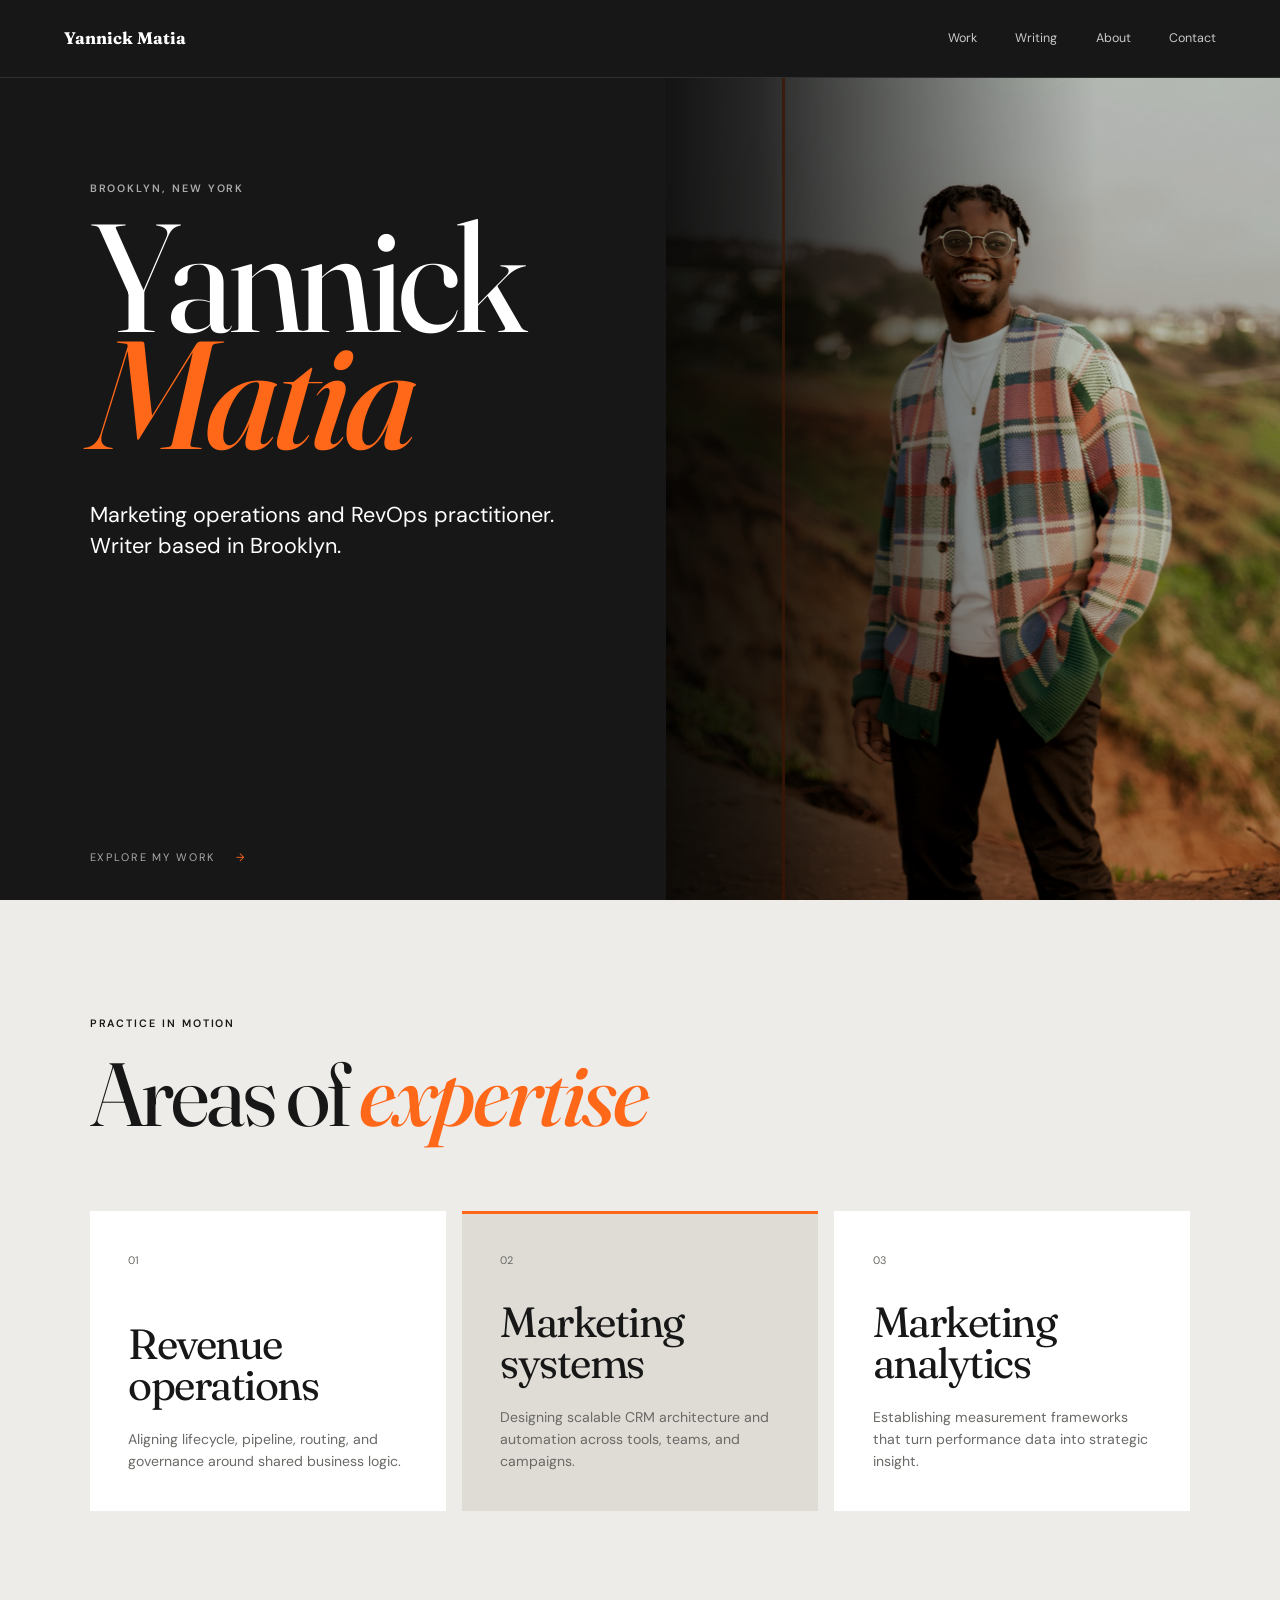
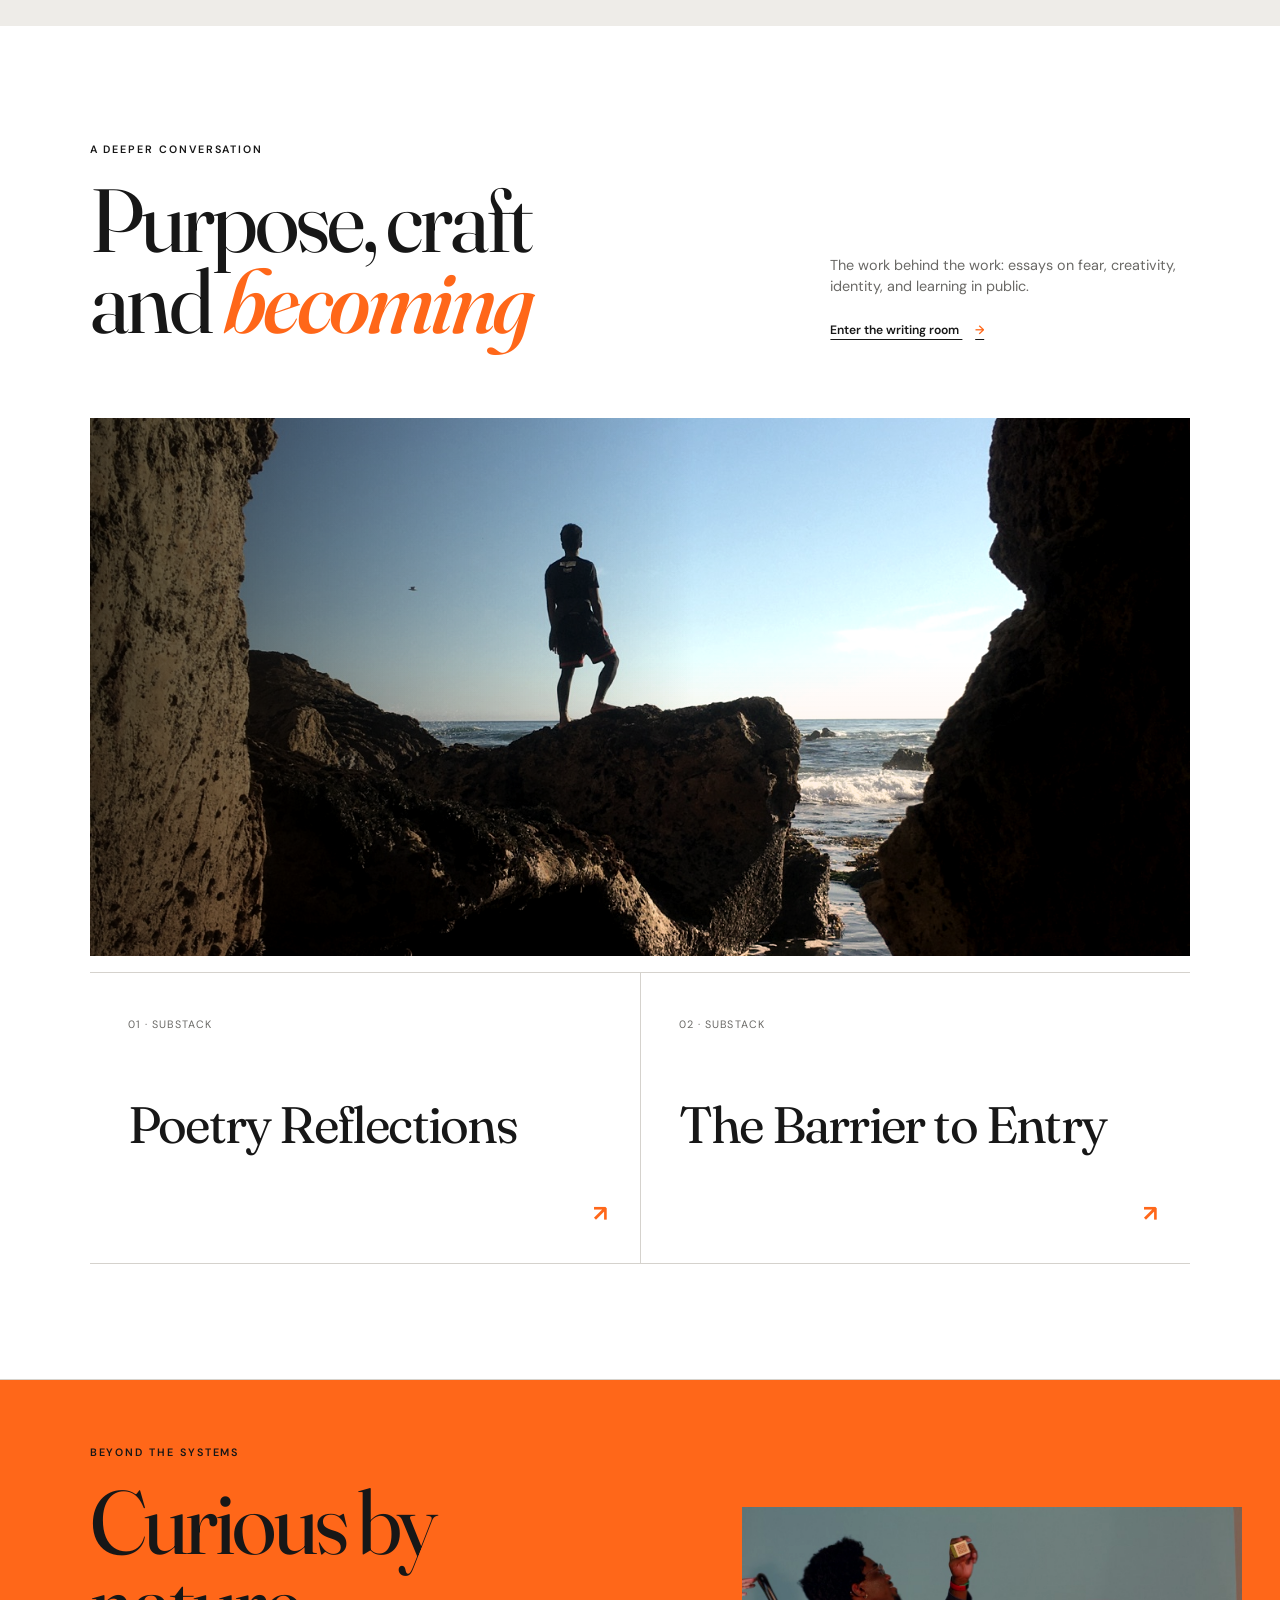
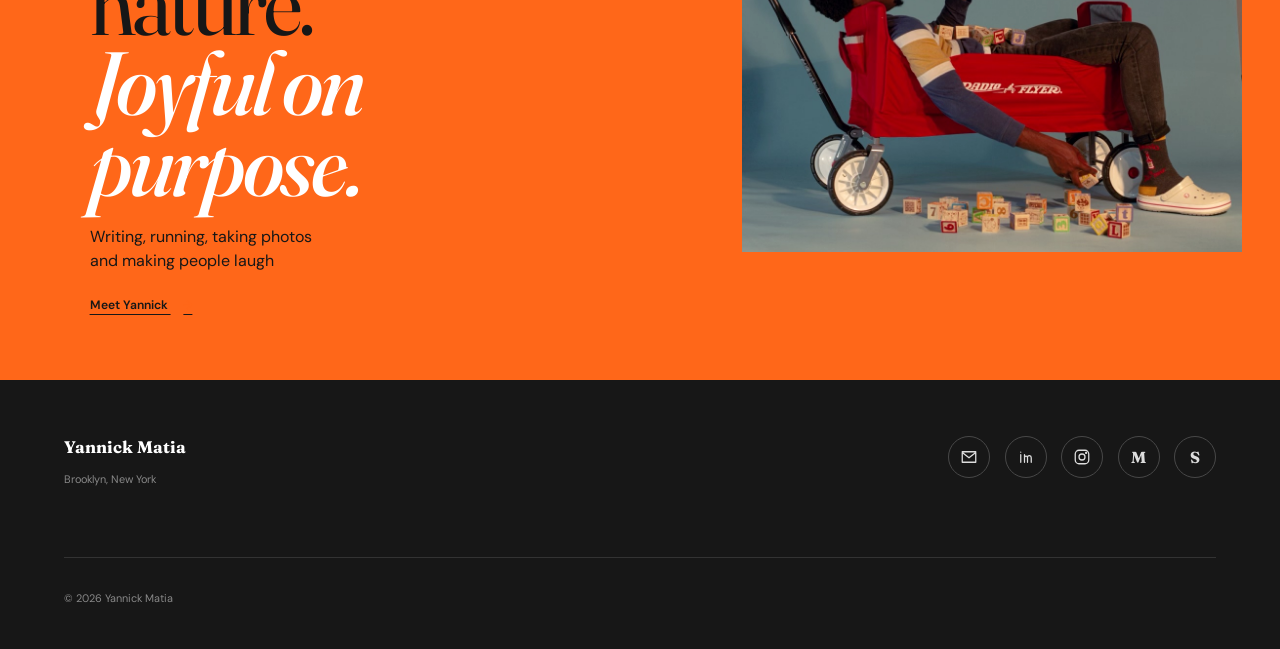
==== commit 8d015e4a: "Tighten personal sections and restore contrast" ====
--- a/index.html
+++ b/index.html
@@ -57,7 +57,7 @@
     </section>
 
     <section class="about-preview" id="about">
-      <div class="about-preview-copy"><p class="eyebrow">Beyond the systems</p><h2>Curious by nature.<br><em>Joyful on purpose.</em></h2><p>Writing, running, photography, and whatever makes the room laugh.</p><a class="section-link" href="about.html">Meet Yannick <span aria-hidden="true">→</span></a></div>
+      <div class="about-preview-copy"><p class="eyebrow">Beyond the systems</p><h2>Curious by nature.<br><em>Joyful on purpose.</em></h2><p class="closing-line"><span>Writing, running, taking photos</span><br><span>and making people laugh</span></p><a class="section-link" href="about.html">Meet Yannick <span aria-hidden="true">→</span></a></div>
       <figure><img src="assets/photos/yannick-play.jpg" alt="Yannick Matia playfully reclining in a red wagon surrounded by alphabet blocks"></figure>
     </section>
   </main>
--- a/style.css
+++ b/style.css
@@ -49,9 +49,9 @@
 .essay-card h3{max-width:520px;margin:4rem 0 0;font-size:clamp(2rem,4vw,3.8rem);line-height:1.02}
 .essay-card b{position:absolute;right:2rem;bottom:2rem;color:var(--orange);font-size:1.4rem}
 .essay-card:hover{background:var(--mist)}
-.about-preview{display:grid;grid-template-columns:1.1fr .9fr;min-height:650px;background:var(--orange);border-top:1px solid var(--line)}
-.about-preview-copy{align-self:center;padding:clamp(4rem,8vw,8rem) clamp(1.25rem,7vw,7rem)}
-.about-preview-copy>p:not(.eyebrow){max-width:460px;margin:2rem 0 1.2rem}.about-preview figure{position:relative;margin:0;overflow:hidden}.about-preview figure:after{content:"";position:absolute;inset:0;background:linear-gradient(135deg,rgba(23,23,23,.06),rgba(76,40,150,.34));mix-blend-mode:multiply}.about-preview img{width:100%;height:100%;display:block;object-fit:cover;object-position:center;filter:saturate(.8) contrast(1.08)}
+.about-preview{display:grid;grid-template-columns:1.1fr .9fr;min-height:540px;background:var(--orange);border-top:1px solid var(--line)}
+.about-preview-copy{align-self:center;padding:clamp(3rem,5vw,5rem) clamp(1.25rem,7vw,7rem)}
+.about-preview h2 em{color:var(--paper)}.about-preview-copy>p:not(.eyebrow){max-width:460px;margin:1.25rem 0 1.2rem}.closing-line span{white-space:nowrap}.about-preview figure{position:relative;align-self:center;aspect-ratio:4/3;margin:clamp(1.5rem,3vw,3rem);overflow:hidden}.about-preview img{width:100%;height:100%;display:block;object-fit:contain;object-position:center;filter:saturate(.8) contrast(1.08)}
 .site-footer{display:grid;grid-template-columns:1fr auto;gap:3rem;padding:3.5rem clamp(1.25rem,5vw,5rem) 2rem;color:var(--paper)}
 .footer-identity p,.copyright{color:#888;font-size:.68rem}
 .social-icons{display:flex;gap:.9rem}
@@ -72,9 +72,7 @@
 .case h2{margin:0;font-size:clamp(1.8rem,2.7vw,2.6rem);line-height:1;white-space:nowrap}
 .case>div:last-child>p{max-width:680px;color:var(--muted)}
 .case ul{display:flex;flex-wrap:wrap;gap:.5rem;margin:1.5rem 0 0;padding:0;list-style:none}
-.case li{padding:.4rem .7rem;border:1px solid var(--line);font-size:.72rem}
-.tech-stack{display:grid;grid-template-columns:.8fr 1.2fr;gap:clamp(3rem,8vw,9rem);padding:clamp(4rem,8vw,7rem) clamp(1.25rem,7vw,7rem);background:var(--orange)}
-.tech-stack h2{max-width:650px;margin:0;font-size:clamp(2.8rem,5vw,5.2rem);line-height:.94}.tech-stack h2 em{color:var(--paper)}.stack-groups{border-top:1px solid rgba(23,23,23,.45)}.stack-groups article{display:grid;grid-template-columns:.5fr 1.5fr;gap:2rem;padding:1.5rem 0;border-bottom:1px solid rgba(23,23,23,.3)}.stack-groups h3,.stack-groups p{margin:0}.stack-groups h3{font-family:"DM Sans",Arial,sans-serif;font-size:.73rem;letter-spacing:.1em;text-transform:uppercase}.stack-groups p{font-size:.9rem}
+.case li{padding:.5rem .8rem;border:1px solid var(--orange);background:var(--orange);color:var(--ink);font-size:.72rem;font-weight:700}
 .writing-hero{background:linear-gradient(118deg,#171717 0 72%,#2a2724 72%)}
 .writing-index{background:var(--paper)}
 .writing-row{display:grid;grid-template-columns:70px 1fr auto;gap:2rem;align-items:center;padding:clamp(2rem,5vw,4rem) clamp(1.25rem,7vw,7rem);border-bottom:1px solid var(--line);text-decoration:none}
@@ -84,18 +82,19 @@
 .writing-row h2{margin:.4rem 0 0;font-size:clamp(2rem,5vw,4.8rem);line-height:.96}.writing-row p{margin:.7rem 0 0;color:var(--muted)}.writing-row b{color:var(--orange);font-size:1.4rem}.writing-row:hover h2{font-style:italic}
 .archive-note{display:flex;justify-content:space-between;align-items:center;gap:2rem;padding:3rem clamp(1.25rem,7vw,7rem);background:var(--orange)}.archive-note p{font-family:"Fraunces",Georgia,serif;font-size:1.5rem}.archive-note div{display:flex;gap:2rem}.archive-note a{font-weight:600;text-underline-offset:5px}
 .about-page{display:grid;grid-template-columns:.88fr 1.12fr;background:var(--orange)}
-.about-image{min-height:calc(100svh - 78px)}.about-image img{width:100%;height:100%;display:block;object-fit:cover;object-position:center 22%;filter:brightness(.92) saturate(.85)}
-.about-story{align-self:center;padding:clamp(3rem,6vw,6rem)}.about-story h1{font-size:clamp(3.4rem,6vw,6rem);line-height:.86}.bio{max-width:680px;margin-top:1.6rem}.bio p{margin:.8rem 0}
+.about-image{min-height:calc(100svh - 78px);padding:clamp(1.25rem,3vw,3rem);background:var(--ink)}.about-image img{width:100%;height:100%;display:block;object-fit:cover;object-position:center 22%;filter:brightness(.92) saturate(.85)}
+.about-story{align-self:center;padding:clamp(3rem,5vw,5rem)}.about-story h1{font-size:clamp(3.4rem,6vw,6rem);line-height:.86}.about-story h1 em{color:var(--paper)}.bio{max-width:680px;margin-top:1.1rem}.bio p{margin:.65rem 0}
 .contact-button{display:inline-flex;margin-top:2rem;padding:.9rem 1.2rem;background:var(--ink);color:var(--paper);font-size:.78rem;font-weight:600;text-decoration:none}.contact-button span{margin-left:1.5rem}.contact-button:hover{background:var(--paper);color:var(--ink)}
-.affinities{display:grid;grid-template-columns:repeat(3,1fr);background:var(--mist)}.affinities article{position:relative;min-height:560px;padding:0 clamp(2rem,4vw,4rem) clamp(2rem,4vw,4rem);border-right:1px solid var(--line);overflow:hidden}.affinities img{width:calc(100% + 8vw);height:260px;margin:0 -4vw 2rem;object-fit:cover;filter:saturate(.78) contrast(1.08)}.affinities article:nth-child(1) img{object-position:center 44%;filter:saturate(.72) contrast(1.1) hue-rotate(8deg)}.affinities article:nth-child(2) img{filter:saturate(.9) contrast(1.05)}.affinities article:nth-child(3) img{filter:saturate(.75) contrast(1.1)}.affinities span{font-size:.68rem;color:var(--orange)}.affinities h2{margin:1.2rem 0 1rem;font-size:clamp(2.5rem,5vw,4.5rem)}.affinities p{color:var(--muted);font-size:.88rem}
+.affinities-intro{min-height:240px;padding:clamp(4rem,7vw,7rem);display:flex;flex-direction:column;justify-content:center;background:var(--ink);color:var(--paper)}.affinities-intro h2{max-width:900px;margin:0;font-size:clamp(3rem,6vw,5.5rem);line-height:.92}
+.affinities{display:grid;grid-template-columns:repeat(3,1fr);gap:1px;padding:clamp(1.25rem,3vw,3rem);background:var(--ink)}.affinities article{position:relative;min-height:560px;padding:clamp(1.25rem,2vw,2rem);background:var(--mist);overflow:hidden}.affinity-image{aspect-ratio:4/3;margin:0 0 2rem;overflow:hidden}.affinity-image img{width:100%;height:100%;display:block;object-fit:cover;object-position:center;filter:saturate(.78) contrast(1.08)}.affinities article:nth-child(1) img{object-position:left top;transform:scale(1.8);transform-origin:left top;filter:saturate(.72) contrast(1.1) hue-rotate(8deg)}.affinities article:nth-child(2) img{filter:saturate(.9) contrast(1.05)}.affinities article:nth-child(3) img{filter:saturate(.75) contrast(1.1)}.affinities span{font-size:.68rem;color:var(--orange)}.affinities h2{margin:1.2rem 0 1rem;font-size:clamp(2.5rem,5vw,4.5rem)}.affinities p{color:var(--muted);font-size:.88rem}
 
 @media(max-width:760px){
   .site-header nav{gap:1rem}.site-header nav a:last-child{display:none}
   .hero{min-height:780px}.hero-photo{right:-28%;width:80%;opacity:.58}.hero-photo:before{background:linear-gradient(90deg,var(--ink),rgba(23,23,23,.25))}h1{font-size:clamp(4.6rem,23vw,7.5rem)}
   .role{max-width:330px}.section-intro{display:block}.section-intro .section-link,.section-note{display:block;margin-top:2rem}
   .work-grid,.essay-grid{grid-template-columns:1fr}.work-card{min-height:240px}.essay-card{min-height:240px}
-  .about-preview{grid-template-columns:1fr}.about-preview figure{min-height:480px}.case{grid-template-columns:1fr}.case-label{justify-content:space-between}.case h2{white-space:normal}.writing-row{grid-template-columns:38px 1fr auto;gap:1rem}.archive-note{display:block}.archive-note div{display:grid;gap:.7rem;margin-top:1rem}.tech-stack{grid-template-columns:1fr}.stack-groups article{grid-template-columns:1fr}
-  .about-page{grid-template-columns:1fr}.about-image{min-height:620px}.affinities{grid-template-columns:1fr}.affinities article{min-height:240px;border-right:0;border-bottom:1px solid var(--line)}
+  .about-preview{grid-template-columns:1fr}.about-preview figure{min-height:0;margin:1.25rem;aspect-ratio:4/3}.case{grid-template-columns:1fr}.case-label{justify-content:space-between}.case h2{white-space:normal}.writing-row{grid-template-columns:38px 1fr auto;gap:1rem}.archive-note{display:block}.archive-note div{display:grid;gap:.7rem;margin-top:1rem}
+  .about-page{grid-template-columns:1fr}.about-image{min-height:620px}.affinities{grid-template-columns:1fr}.affinities article{min-height:240px}
   .site-footer{grid-template-columns:1fr}.social-icons{flex-wrap:wrap}.copyright{grid-column:1}
 }
 @media(prefers-reduced-motion:reduce){html{scroll-behavior:auto}}
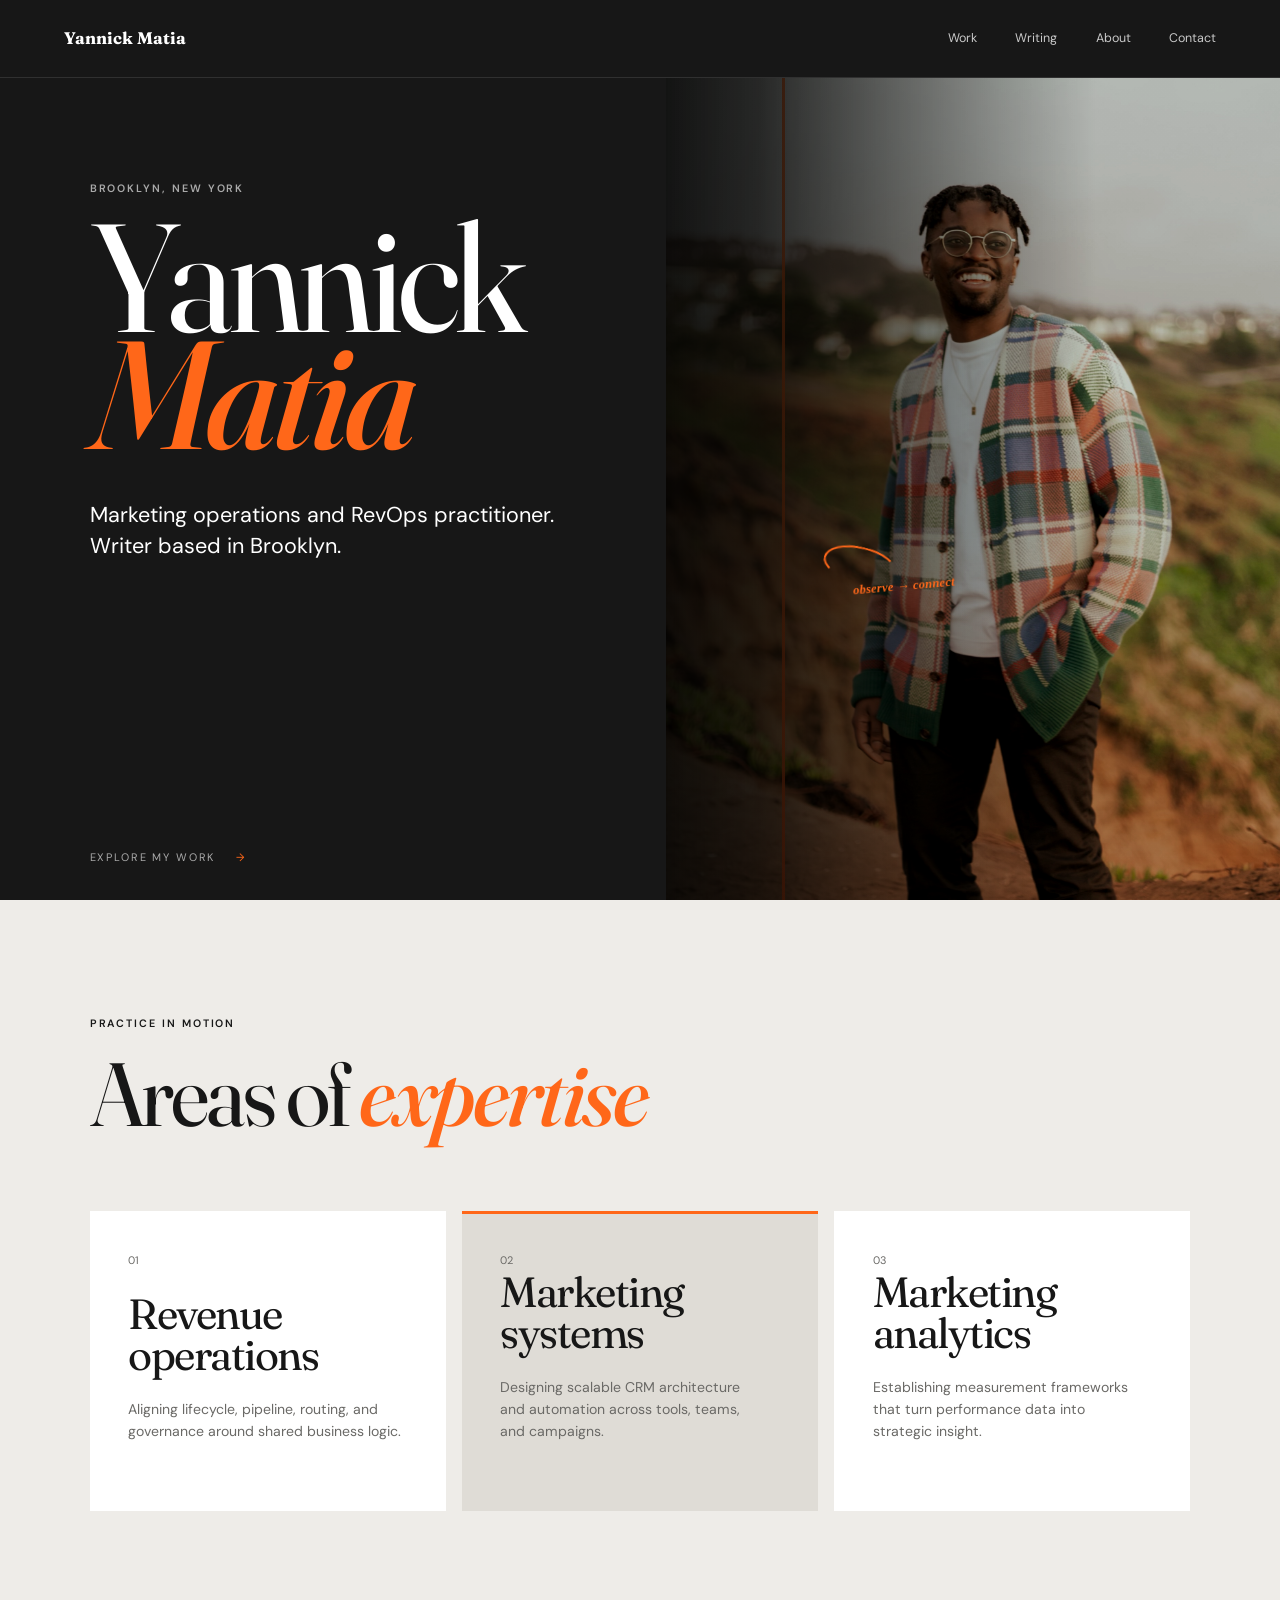
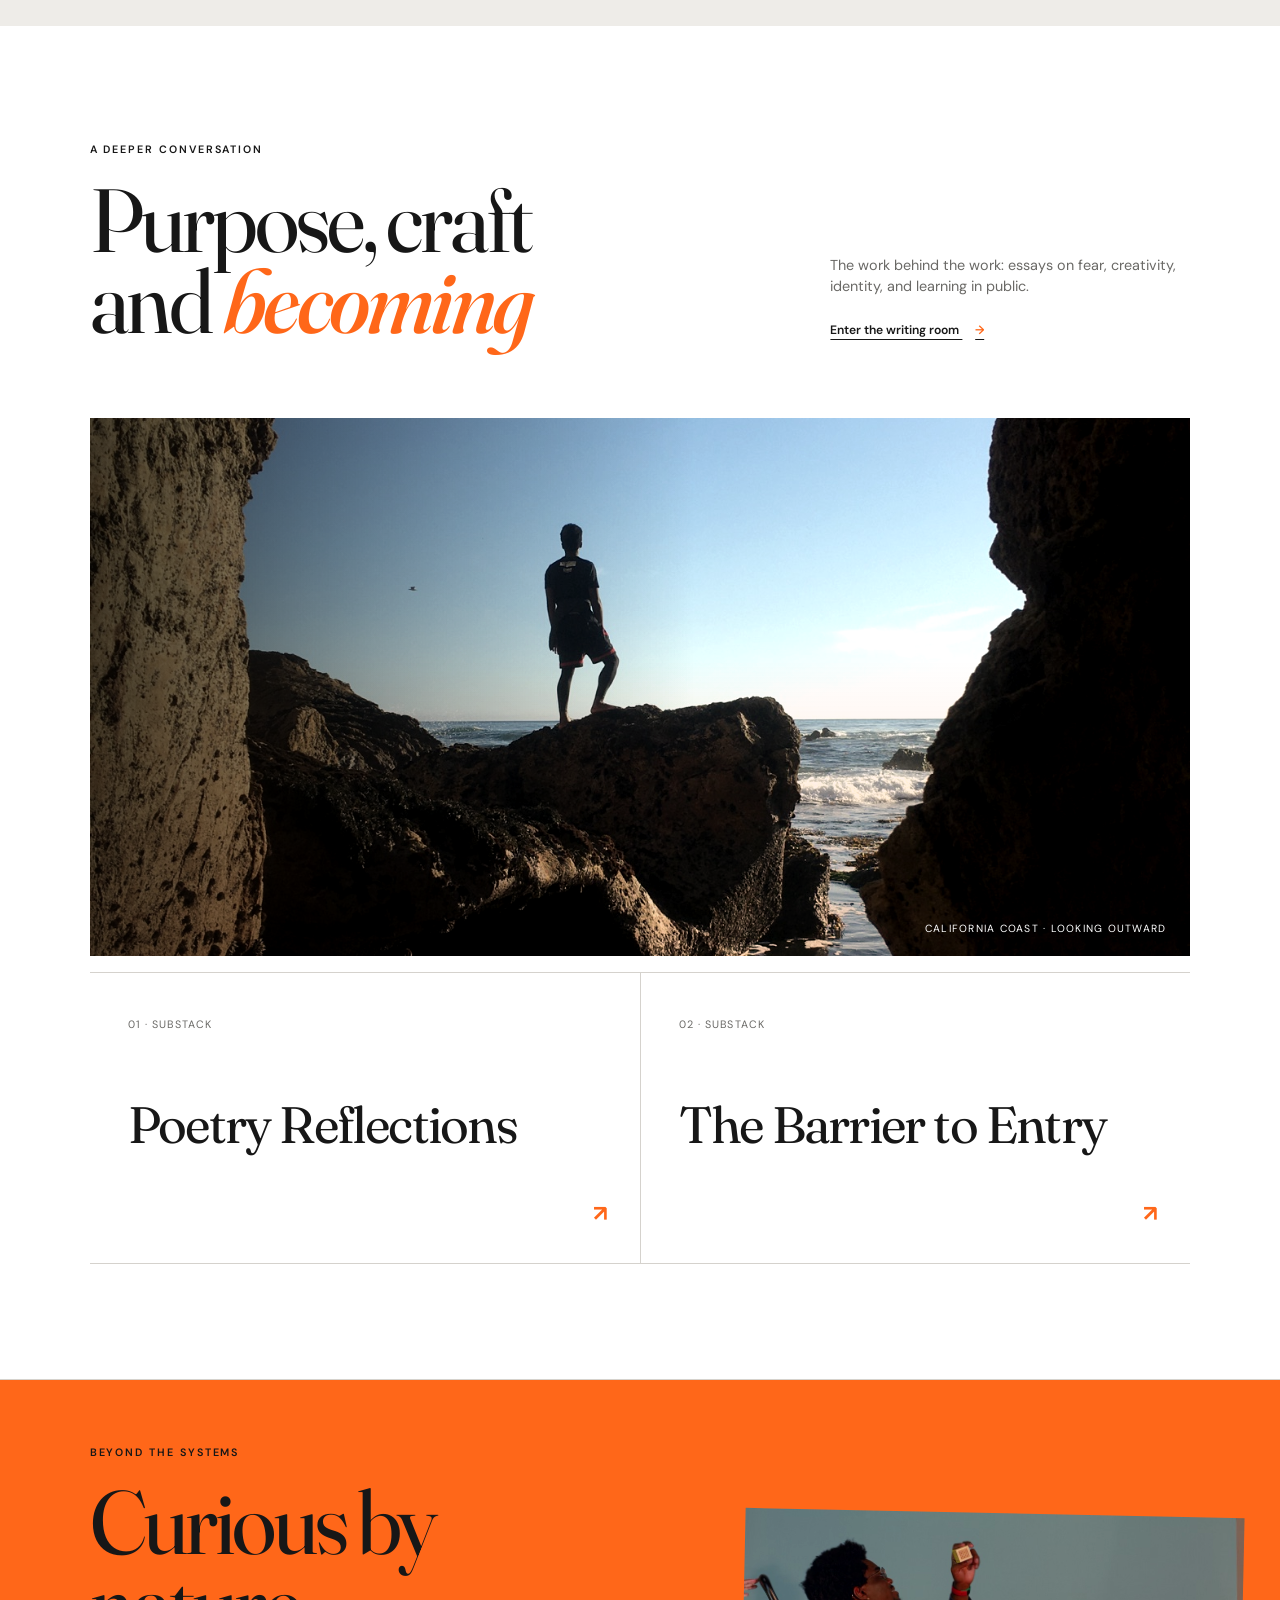
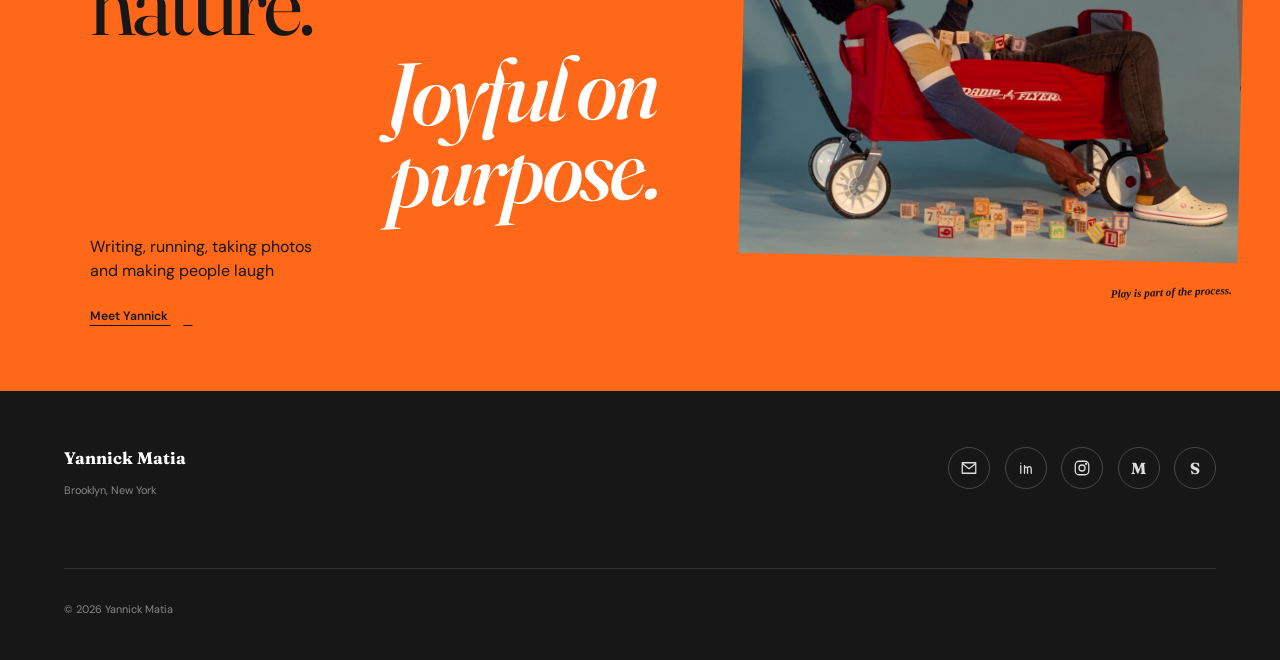
==== commit d78d3290: "Add expressive details across portfolio" ====
--- a/index.html
+++ b/index.html
@@ -28,6 +28,7 @@
         <p class="eyebrow">Brooklyn, New York</p>
         <h1>Yannick<br><em>Matia</em></h1>
         <p class="role">Marketing operations and RevOps practitioner.<br>Writer based in Brooklyn.</p>
+        <span class="annotation hero-note" aria-hidden="true">observe → connect</span>
       </div>
       <figure class="hero-photo"><img src="assets/photos/yannick-coast.jpg" alt="Yannick Matia smiling on the California coast"></figure>
       <a class="scroll-cue" href="work.html">Explore my work <span aria-hidden="true">→</span></a>
@@ -38,9 +39,9 @@
         <div><p class="eyebrow">Practice in motion</p><h2>Areas of <em>expertise</em></h2></div>
       </header>
       <div class="work-grid" id="work-grid">
-        <a class="work-card" href="work.html#revops"><span>01</span><h3>Revenue<br>operations</h3><p>Aligning lifecycle, pipeline, routing, and governance around shared business logic.</p></a>
-        <a class="work-card" href="work.html#systems"><span>02</span><h3>Marketing<br>systems</h3><p>Designing scalable CRM architecture and automation across tools, teams, and campaigns.</p></a>
-        <a class="work-card" href="work.html#analytics"><span>03</span><h3>Marketing<br>analytics</h3><p>Establishing measurement frameworks that turn performance data into strategic insight.</p></a>
+        <a class="work-card" href="work.html#revops"><span>01</span><h3>Revenue<br>operations</h3><p>Aligning lifecycle, pipeline, routing, and governance around shared business logic.</p><small class="hover-aside">Find the handoff ↗</small></a>
+        <a class="work-card" href="work.html#systems"><span>02</span><h3>Marketing<br>systems</h3><p>Designing scalable CRM architecture and automation across tools, teams, and campaigns.</p><small class="hover-aside">Reduce the friction ↗</small></a>
+        <a class="work-card" href="work.html#analytics"><span>03</span><h3>Marketing<br>analytics</h3><p>Establishing measurement frameworks that turn performance data into strategic insight.</p><small class="hover-aside">Make it legible ↗</small></a>
       </div>
     </section>
 
@@ -49,7 +50,7 @@
         <div><p class="eyebrow">A deeper conversation</p><h2>Purpose, craft<br>and <em>becoming</em></h2></div>
         <div><p class="section-note">The work behind the work: essays on fear, creativity, identity, and learning in public.</p><a class="section-link" href="writing.html">Enter the writing room <span aria-hidden="true">→</span></a></div>
       </header>
-      <figure class="writing-landscape"><img src="assets/photos/yannick-ocean.jpg" alt="Yannick Matia looking out over the Pacific Ocean from a rocky cove"></figure>
+      <figure class="writing-landscape"><img src="assets/photos/yannick-ocean.jpg" alt="Yannick Matia looking out over the Pacific Ocean from a rocky cove"><figcaption>California coast · looking outward</figcaption></figure>
       <div class="essay-grid">
         <a class="essay-card" href="https://yannickmatia.substack.com/p/poetry-reflections" target="_blank" rel="noopener noreferrer"><span>01 · Substack</span><h3>Poetry Reflections</h3><b aria-hidden="true">↗</b></a>
         <a class="essay-card" href="https://yannickmatia.substack.com/p/the-barrier-to-entry" target="_blank" rel="noopener noreferrer"><span>02 · Substack</span><h3>The Barrier to Entry</h3><b aria-hidden="true">↗</b></a>
@@ -58,7 +59,7 @@
 
     <section class="about-preview" id="about">
       <div class="about-preview-copy"><p class="eyebrow">Beyond the systems</p><h2>Curious by nature.<br><em>Joyful on purpose.</em></h2><p class="closing-line"><span>Writing, running, taking photos</span><br><span>and making people laugh</span></p><a class="section-link" href="about.html">Meet Yannick <span aria-hidden="true">→</span></a></div>
-      <figure><img src="assets/photos/yannick-play.jpg" alt="Yannick Matia playfully reclining in a red wagon surrounded by alphabet blocks"></figure>
+      <figure><img src="assets/photos/yannick-play.jpg" alt="Yannick Matia playfully reclining in a red wagon surrounded by alphabet blocks"><figcaption>Play is part of the process.</figcaption></figure>
     </section>
   </main>
 
--- a/style.css
+++ b/style.css
@@ -4,6 +4,7 @@
 *{box-sizing:border-box}
 html{scroll-behavior:smooth}
 body{margin:0;background:var(--ink);color:var(--ink);font-family:"DM Sans",Arial,sans-serif;line-height:1.5}
+p{text-wrap:pretty}
 a{color:inherit}
 a:focus-visible{outline:3px solid var(--orange);outline-offset:5px}
 .skip-link{position:fixed;top:-100px;left:1rem;z-index:20;background:var(--paper);padding:.75rem 1rem}
@@ -15,10 +16,12 @@
 .site-header nav a:hover,.site-header nav a[aria-current="page"]{color:var(--paper)}
 main,.site-footer{max-width:var(--max);margin:auto}
 .eyebrow{margin:0 0 1.4rem;font-size:.67rem;font-weight:600;letter-spacing:.18em;text-transform:uppercase}
-h1,h2,h3{font-family:"Fraunces",Georgia,serif;font-weight:400;letter-spacing:-.035em}
+h1,h2,h3{font-family:"Fraunces",Georgia,serif;font-weight:400;letter-spacing:-.035em;text-wrap:balance}
 em{color:var(--orange);font-weight:500}
+.annotation{position:absolute;z-index:3;font:italic 600 .78rem/1.2 "Comic Sans MS","Bradley Hand",cursive;letter-spacing:.02em;transform:rotate(-5deg)}
 .hero{position:relative;min-height:calc(100svh - 78px);overflow:hidden;background:var(--ink);color:var(--paper);padding:clamp(4rem,8vw,8rem) clamp(1.25rem,7vw,7rem)}
 .hero-copy{position:relative;z-index:2;max-width:940px}
+.hero-note{right:8%;bottom:-2rem;color:var(--orange)}.hero-note:after{content:"";position:absolute;width:70px;height:32px;left:-28px;top:-36px;border:2px solid var(--orange);border-color:var(--orange) transparent transparent var(--orange);border-radius:50%;transform:rotate(18deg)}
 .hero .eyebrow{color:#aaa}
 h1{margin:0;font-size:clamp(5rem,12vw,11rem);line-height:.76}
 .role{margin:3rem 0 0;font-size:clamp(1rem,1.8vw,1.35rem);line-height:1.42}
@@ -35,14 +38,14 @@
 .section-link{font-size:.76rem;font-weight:600;text-underline-offset:5px;white-space:nowrap}
 .section-link span{color:var(--orange);margin-left:.8rem}
 .work-grid{display:grid;grid-template-columns:repeat(3,1fr);gap:1rem}
-.work-card{min-height:300px;padding:clamp(1.5rem,3vw,2.5rem);display:flex;flex-direction:column;background:var(--paper);border-top:3px solid transparent;text-decoration:none}
+.work-card{position:relative;min-height:300px;padding:clamp(1.5rem,3vw,2.5rem);display:flex;flex-direction:column;background:var(--paper);border-top:3px solid transparent;text-decoration:none;overflow:hidden}
 .work-card:nth-child(2){background:#dfdcd6;border-color:var(--orange)}
 .work-card span{font-size:.68rem;color:var(--muted)}
 .work-card h3{margin:auto 0 1.5rem;font-size:clamp(2rem,3.3vw,3.1rem);line-height:.96}
-.work-card p{margin:0;max-width:320px;color:var(--muted);font-size:.88rem;line-height:1.55}.work-card:hover{border-color:var(--orange)}
+.work-card p{margin:0;max-width:320px;color:var(--muted);font-size:.88rem;line-height:1.55}.work-card:hover{border-color:var(--orange)}.hover-aside{display:block;margin-top:1rem;color:var(--orange);font:italic 600 .72rem/1.2 "Comic Sans MS","Bradley Hand",cursive;opacity:0;transform:translateY(8px) rotate(-2deg);transition:.2s ease}.work-card:hover .hover-aside,.work-card:focus-visible .hover-aside,.writing-row:hover .hover-aside,.writing-row:focus-visible .hover-aside{opacity:1;transform:translateY(0) rotate(-2deg)}
 .writing{background:var(--paper)}
 .section-note{max-width:360px;margin:0 0 1.2rem;color:var(--muted);font-size:.9rem}.writing-intro>div:last-child{max-width:380px}
-.writing-landscape{position:relative;height:clamp(280px,42vw,560px);margin:0 0 1rem;overflow:hidden;background:var(--ink)}.writing-landscape:after{content:"";position:absolute;inset:0;background:linear-gradient(90deg,rgba(23,23,23,.78),transparent 55%),linear-gradient(0deg,rgba(255,103,25,.24),transparent 55%);mix-blend-mode:multiply}.writing-landscape img{width:100%;height:100%;display:block;object-fit:cover;object-position:center 48%;filter:saturate(.72) contrast(1.12)}
+.writing-landscape{position:relative;height:clamp(280px,42vw,560px);margin:0 0 1rem;overflow:hidden;background:var(--ink)}.writing-landscape:after{content:"";position:absolute;inset:0;background:linear-gradient(90deg,rgba(23,23,23,.78),transparent 55%),linear-gradient(0deg,rgba(255,103,25,.24),transparent 55%);mix-blend-mode:multiply}.writing-landscape img{width:100%;height:100%;display:block;object-fit:cover;object-position:center 48%;filter:saturate(.72) contrast(1.12)}.writing-landscape figcaption{position:absolute;z-index:2;right:1.5rem;bottom:1.2rem;color:var(--paper);font-size:.65rem;letter-spacing:.12em;text-transform:uppercase}
 .essay-grid{display:grid;grid-template-columns:1fr 1fr;gap:1px;background:var(--line);border-top:1px solid var(--line);border-bottom:1px solid var(--line)}
 .essay-card{position:relative;min-height:290px;padding:clamp(1.5rem,3vw,2.5rem);background:var(--paper);text-decoration:none}
 .essay-card>span{font-size:.67rem;color:var(--muted);letter-spacing:.1em;text-transform:uppercase}
@@ -51,7 +54,7 @@
 .essay-card:hover{background:var(--mist)}
 .about-preview{display:grid;grid-template-columns:1.1fr .9fr;min-height:540px;background:var(--orange);border-top:1px solid var(--line)}
 .about-preview-copy{align-self:center;padding:clamp(3rem,5vw,5rem) clamp(1.25rem,7vw,7rem)}
-.about-preview h2 em{color:var(--paper)}.about-preview-copy>p:not(.eyebrow){max-width:460px;margin:1.25rem 0 1.2rem}.closing-line span{white-space:nowrap}.about-preview figure{position:relative;align-self:center;aspect-ratio:4/3;margin:clamp(1.5rem,3vw,3rem);overflow:hidden}.about-preview img{width:100%;height:100%;display:block;object-fit:contain;object-position:center;filter:saturate(.8) contrast(1.08)}
+.about-preview h2 em{display:block;margin:.12em -8% 0 12%;color:var(--paper);text-align:right;transform:rotate(-2deg)}.about-preview-copy>p:not(.eyebrow){max-width:460px;margin:1.25rem 0 1.2rem}.closing-line span{white-space:nowrap}.about-preview figure{position:relative;align-self:center;aspect-ratio:4/3;margin:clamp(1.5rem,3vw,3rem);overflow:visible;transform:rotate(1.2deg)}.about-preview img{width:100%;height:100%;display:block;object-fit:contain;object-position:center;filter:saturate(.8) contrast(1.08)}.about-preview figcaption{position:absolute;right:.3rem;bottom:-1.45rem;font:italic 600 .7rem/1.2 "Comic Sans MS","Bradley Hand",cursive;transform:rotate(-3deg)}
 .site-footer{display:grid;grid-template-columns:1fr auto;gap:3rem;padding:3.5rem clamp(1.25rem,5vw,5rem) 2rem;color:var(--paper)}
 .footer-identity p,.copyright{color:#888;font-size:.68rem}
 .social-icons{display:flex;gap:.9rem}
@@ -61,7 +64,7 @@
 .letter-icon{font:700 1rem/1 "Fraunces",Georgia,serif}
 .copyright{grid-column:1/-1;padding-top:2rem;border-top:1px solid #333}
 
-.page-hero{padding:clamp(5rem,10vw,10rem) clamp(1.25rem,7vw,7rem);background:var(--ink);color:var(--paper)}
+.page-hero{position:relative;overflow:hidden;padding:clamp(5rem,10vw,10rem) clamp(1.25rem,7vw,7rem);background:var(--ink);color:var(--paper)}
 .page-hero h1{font-size:clamp(4.2rem,9.5vw,9rem);line-height:.84}
 .page-hero>p:last-child{max-width:560px;margin:3rem 0 0;color:#aaa;font-size:1.05rem}
 .case-list{background:var(--paper)}
@@ -73,28 +76,31 @@
 .case>div:last-child>p{max-width:680px;color:var(--muted)}
 .case ul{display:flex;flex-wrap:wrap;gap:.5rem;margin:1.5rem 0 0;padding:0;list-style:none}
 .case li{padding:.5rem .8rem;border:1px solid var(--orange);background:var(--orange);color:var(--ink);font-size:.72rem;font-weight:700}
+.case{transition:transform .2s ease,background .2s ease}.case:hover{transform:translateX(.75rem)}.case:nth-child(3){position:relative;margin:1.5rem clamp(1.25rem,4vw,4rem);background:var(--orange);transform:rotate(-.5deg)}.case:nth-child(3) .case-label span{color:var(--paper)}.case:nth-child(3) li{border-color:var(--ink);background:var(--ink);color:var(--paper)}.case:nth-child(3):hover{transform:translateX(.75rem) rotate(-.5deg)}
+.system-sketch{position:absolute;right:7vw;top:50%;width:260px;height:130px;transform:translateY(-50%)}.system-sketch i{position:absolute;width:42px;height:42px;border:2px solid var(--orange);border-radius:50%}.system-sketch i:nth-child(1){left:0;top:45px}.system-sketch i:nth-child(2){left:105px;top:0}.system-sketch i:nth-child(3){right:0;bottom:0}.system-sketch b{position:absolute;height:2px;background:var(--orange);transform-origin:left}.system-sketch b:nth-of-type(1){left:37px;top:52px;width:86px;transform:rotate(-20deg)}.system-sketch b:nth-of-type(2){left:138px;top:38px;width:96px;transform:rotate(33deg)}.sketch-note{right:8vw;bottom:15%;color:var(--orange)}
 .writing-hero{background:linear-gradient(118deg,#171717 0 72%,#2a2724 72%)}
+.writing-hero>p:last-of-type{max-width:none;white-space:nowrap}.writing-note{right:8vw;bottom:16%;color:var(--orange)}
 .writing-index{background:var(--paper)}
 .writing-row{display:grid;grid-template-columns:70px 1fr auto;gap:2rem;align-items:center;padding:clamp(2rem,5vw,4rem) clamp(1.25rem,7vw,7rem);border-bottom:1px solid var(--line);text-decoration:none}
 .writing-row:nth-child(even){background:var(--mist)}
 .writing-row.featured{border-left:5px solid var(--orange)}
 .writing-row>span,.writing-row small{color:var(--muted);font-size:.68rem;letter-spacing:.1em;text-transform:uppercase}
-.writing-row h2{margin:.4rem 0 0;font-size:clamp(2rem,5vw,4.8rem);line-height:.96}.writing-row p{margin:.7rem 0 0;color:var(--muted)}.writing-row b{color:var(--orange);font-size:1.4rem}.writing-row:hover h2{font-style:italic}
+.writing-row h2{margin:.4rem 0 0;font-size:clamp(2rem,5vw,4.8rem);line-height:.96}.writing-row p{margin:.7rem 0 0;color:var(--muted)}.writing-row b{color:var(--orange);font-size:1.4rem}.writing-row:hover h2{font-style:italic}.writing-row .hover-aside{margin:.65rem 0 0}.writing-row:nth-child(2){margin-left:clamp(1.5rem,6vw,6rem);border-left:5px solid var(--orange)}
 .archive-note{display:flex;justify-content:space-between;align-items:center;gap:2rem;padding:3rem clamp(1.25rem,7vw,7rem);background:var(--orange)}.archive-note p{font-family:"Fraunces",Georgia,serif;font-size:1.5rem}.archive-note div{display:flex;gap:2rem}.archive-note a{font-weight:600;text-underline-offset:5px}
 .about-page{display:grid;grid-template-columns:.88fr 1.12fr;background:var(--orange)}
-.about-image{min-height:calc(100svh - 78px);padding:clamp(1.25rem,3vw,3rem);background:var(--ink)}.about-image img{width:100%;height:100%;display:block;object-fit:cover;object-position:center 22%;filter:brightness(.92) saturate(.85)}
-.about-story{align-self:center;padding:clamp(3rem,5vw,5rem)}.about-story h1{font-size:clamp(3.4rem,6vw,6rem);line-height:.86}.about-story h1 em{color:var(--paper)}.bio{max-width:680px;margin-top:1.1rem}.bio p{margin:.65rem 0}
+.about-image{position:relative;min-height:calc(100svh - 78px);padding:clamp(1.25rem,3vw,3rem);background:var(--ink)}.about-image img{width:100%;height:100%;display:block;object-fit:cover;object-position:center 22%;filter:brightness(.92) saturate(.85)}.about-image p{position:absolute;right:clamp(1.5rem,4vw,4rem);bottom:clamp(1.5rem,4vw,4rem);margin:0;padding:.35rem .55rem;background:var(--ink);color:var(--paper);font-size:.62rem;letter-spacing:.1em;text-transform:uppercase}
+.about-story{align-self:center;padding:clamp(2.5rem,4vw,4rem)}.about-story h1{font-size:clamp(3.4rem,6vw,6rem);line-height:.86}.about-story h1 em{display:block;margin:.08em -5% 0 12%;color:var(--paper);text-align:right;transform:rotate(-2deg)}.bio{max-width:700px;margin-top:1.1rem;font-size:.94rem;line-height:1.48}.bio p{margin:.65rem 0}
 .contact-button{display:inline-flex;margin-top:2rem;padding:.9rem 1.2rem;background:var(--ink);color:var(--paper);font-size:.78rem;font-weight:600;text-decoration:none}.contact-button span{margin-left:1.5rem}.contact-button:hover{background:var(--paper);color:var(--ink)}
 .affinities-intro{min-height:240px;padding:clamp(4rem,7vw,7rem);display:flex;flex-direction:column;justify-content:center;background:var(--ink);color:var(--paper)}.affinities-intro h2{max-width:900px;margin:0;font-size:clamp(3rem,6vw,5.5rem);line-height:.92}
-.affinities{display:grid;grid-template-columns:repeat(3,1fr);gap:1px;padding:clamp(1.25rem,3vw,3rem);background:var(--ink)}.affinities article{position:relative;min-height:560px;padding:clamp(1.25rem,2vw,2rem);background:var(--mist);overflow:hidden}.affinity-image{aspect-ratio:4/3;margin:0 0 2rem;overflow:hidden}.affinity-image img{width:100%;height:100%;display:block;object-fit:cover;object-position:center;filter:saturate(.78) contrast(1.08)}.affinities article:nth-child(1) img{object-position:left top;transform:scale(1.8);transform-origin:left top;filter:saturate(.72) contrast(1.1) hue-rotate(8deg)}.affinities article:nth-child(2) img{filter:saturate(.9) contrast(1.05)}.affinities article:nth-child(3) img{filter:saturate(.75) contrast(1.1)}.affinities span{font-size:.68rem;color:var(--orange)}.affinities h2{margin:1.2rem 0 1rem;font-size:clamp(2.5rem,5vw,4.5rem)}.affinities p{color:var(--muted);font-size:.88rem}
+.affinities{display:grid;grid-template-columns:repeat(3,1fr);gap:1px;padding:clamp(1.25rem,3vw,3rem);background:var(--ink)}.affinities article{position:relative;min-height:560px;padding:clamp(1.25rem,2vw,2rem);background:var(--mist);overflow:hidden}.affinities article:after{content:attr(data-aside) " ↗";position:absolute;right:1.5rem;bottom:1.2rem;color:var(--orange);font:italic 600 .72rem/1.2 "Comic Sans MS","Bradley Hand",cursive;opacity:0;transform:translateY(8px) rotate(-3deg);transition:.2s ease}.affinities article:hover:after{opacity:1;transform:translateY(0) rotate(-3deg)}.affinities article:nth-child(2){z-index:1;transform:translateY(-1.25rem) rotate(.7deg)}.affinity-image{aspect-ratio:4/3;margin:0 0 2rem;overflow:hidden}.affinity-image img{width:100%;height:100%;display:block;object-fit:cover;object-position:center;filter:saturate(.78) contrast(1.08)}.affinities article:nth-child(1) img{object-position:left top;transform:scale(1.8);transform-origin:left top;filter:saturate(.72) contrast(1.1) hue-rotate(8deg)}.affinities article:nth-child(2) img{filter:saturate(.9) contrast(1.05)}.affinities article:nth-child(3) img{filter:saturate(.75) contrast(1.1)}.affinities span{font-size:.68rem;color:var(--orange)}.affinities h2{margin:1.2rem 0 1rem;font-size:clamp(2.5rem,5vw,4.5rem)}.affinities p{color:var(--muted);font-size:.88rem}
 
 @media(max-width:760px){
   .site-header nav{gap:1rem}.site-header nav a:last-child{display:none}
   .hero{min-height:780px}.hero-photo{right:-28%;width:80%;opacity:.58}.hero-photo:before{background:linear-gradient(90deg,var(--ink),rgba(23,23,23,.25))}h1{font-size:clamp(4.6rem,23vw,7.5rem)}
   .role{max-width:330px}.section-intro{display:block}.section-intro .section-link,.section-note{display:block;margin-top:2rem}
   .work-grid,.essay-grid{grid-template-columns:1fr}.work-card{min-height:240px}.essay-card{min-height:240px}
-  .about-preview{grid-template-columns:1fr}.about-preview figure{min-height:0;margin:1.25rem;aspect-ratio:4/3}.case{grid-template-columns:1fr}.case-label{justify-content:space-between}.case h2{white-space:normal}.writing-row{grid-template-columns:38px 1fr auto;gap:1rem}.archive-note{display:block}.archive-note div{display:grid;gap:.7rem;margin-top:1rem}
-  .about-page{grid-template-columns:1fr}.about-image{min-height:620px}.affinities{grid-template-columns:1fr}.affinities article{min-height:240px}
+  .annotation,.system-sketch{display:none}.about-preview{grid-template-columns:1fr}.about-preview h2 em,.about-story h1 em{margin:.08em 0 0;text-align:left;transform:none}.about-preview figure{min-height:0;margin:1.25rem;aspect-ratio:4/3;transform:none}.case{grid-template-columns:1fr}.case:hover{transform:none}.case:nth-child(3),.case:nth-child(3):hover{margin:0;transform:none}.case-label{justify-content:space-between}.case h2{white-space:normal}.writing-row{grid-template-columns:38px 1fr auto;gap:1rem}.writing-row:nth-child(2){margin-left:0}.writing-hero>p:last-of-type{white-space:normal}.archive-note{display:block}.archive-note div{display:grid;gap:.7rem;margin-top:1rem}
+  .about-page{grid-template-columns:1fr}.about-image{min-height:620px}.affinities{grid-template-columns:1fr}.affinities article{min-height:240px}.affinities article:nth-child(2){transform:none}
   .site-footer{grid-template-columns:1fr}.social-icons{flex-wrap:wrap}.copyright{grid-column:1}
 }
 @media(prefers-reduced-motion:reduce){html{scroll-behavior:auto}}
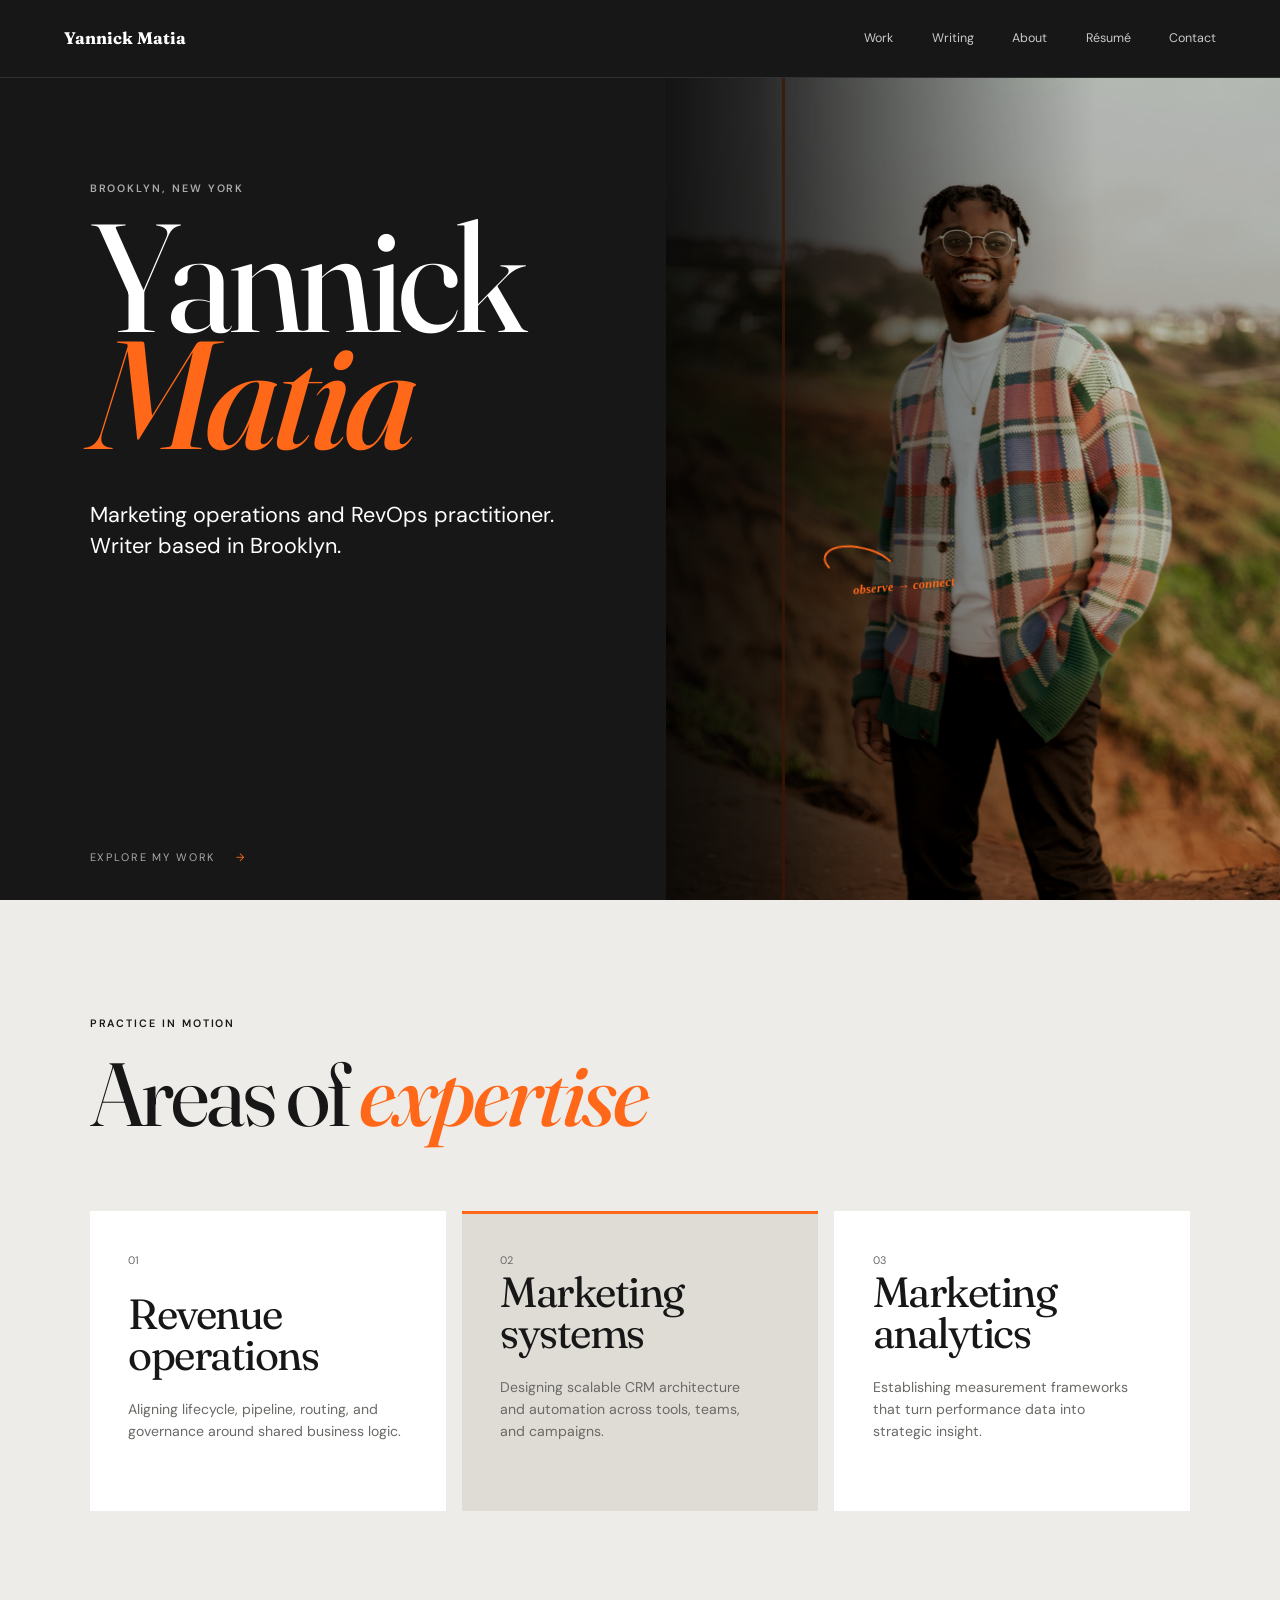
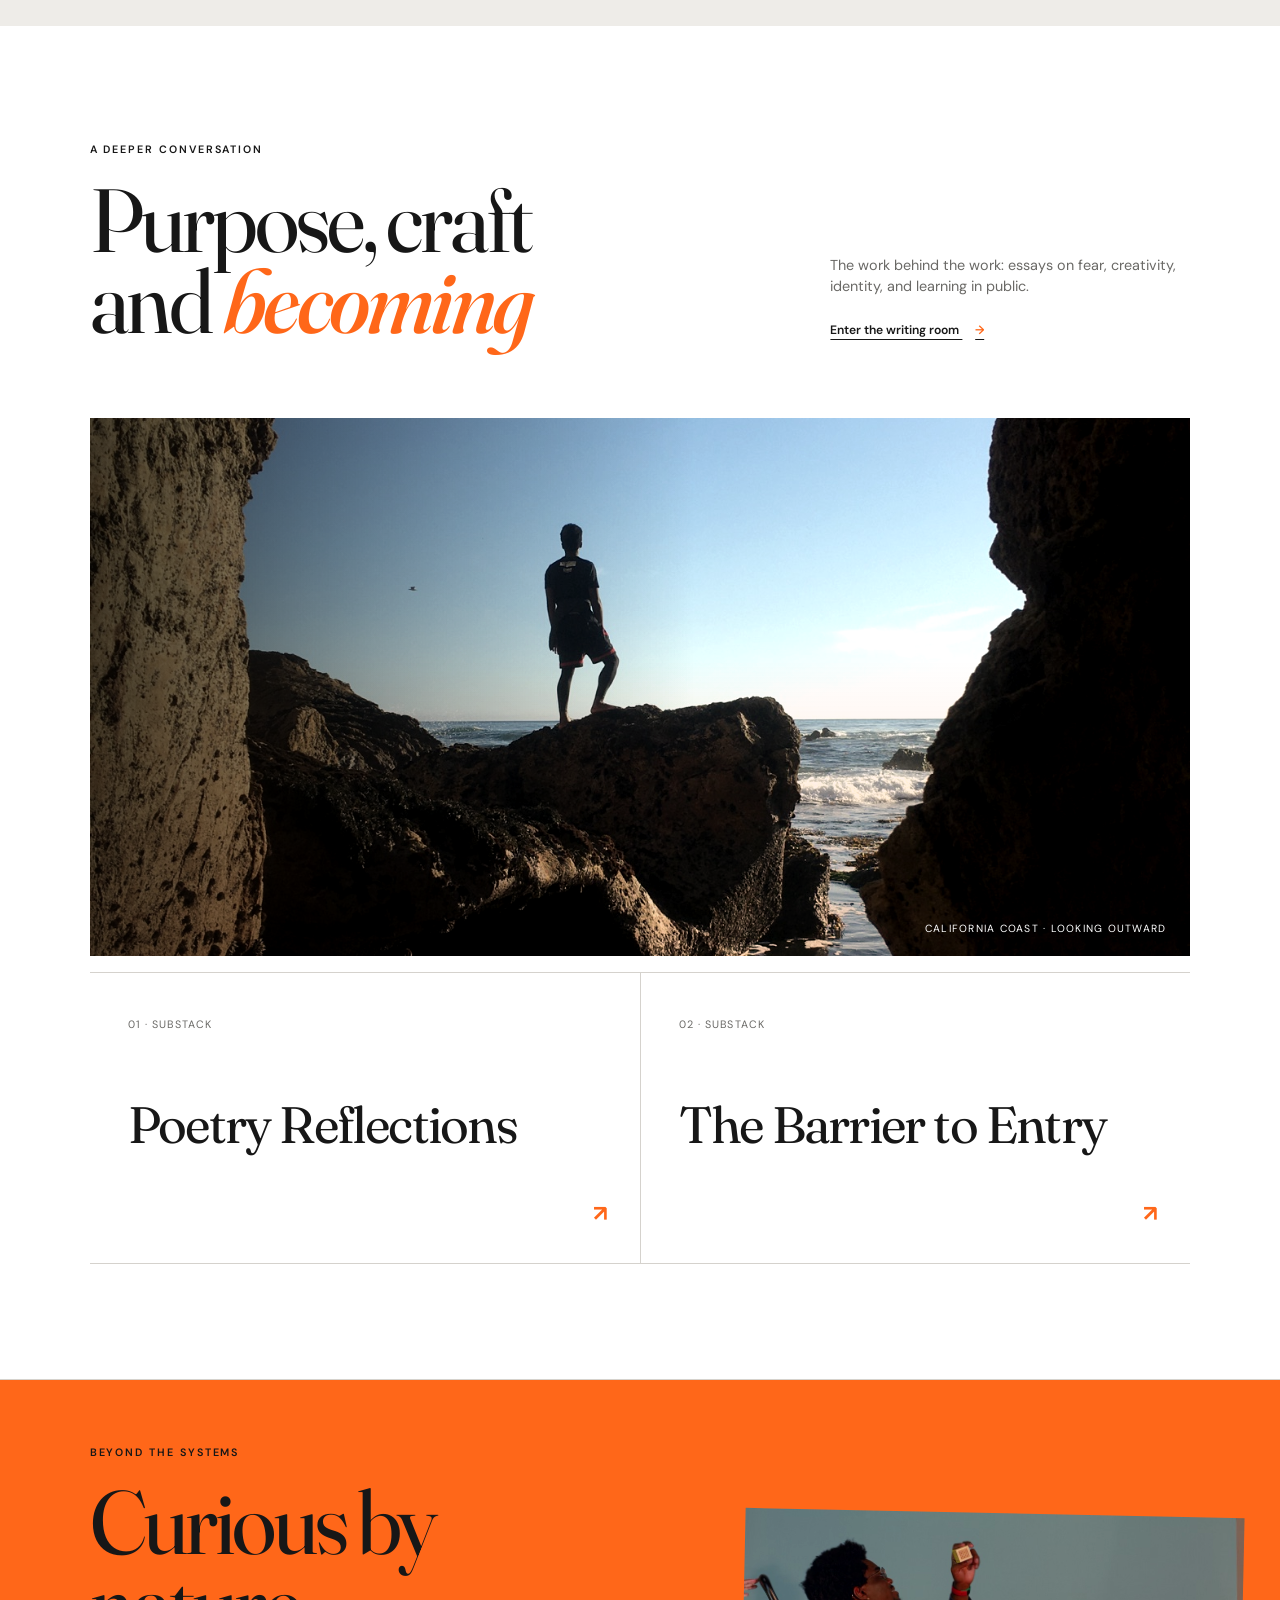
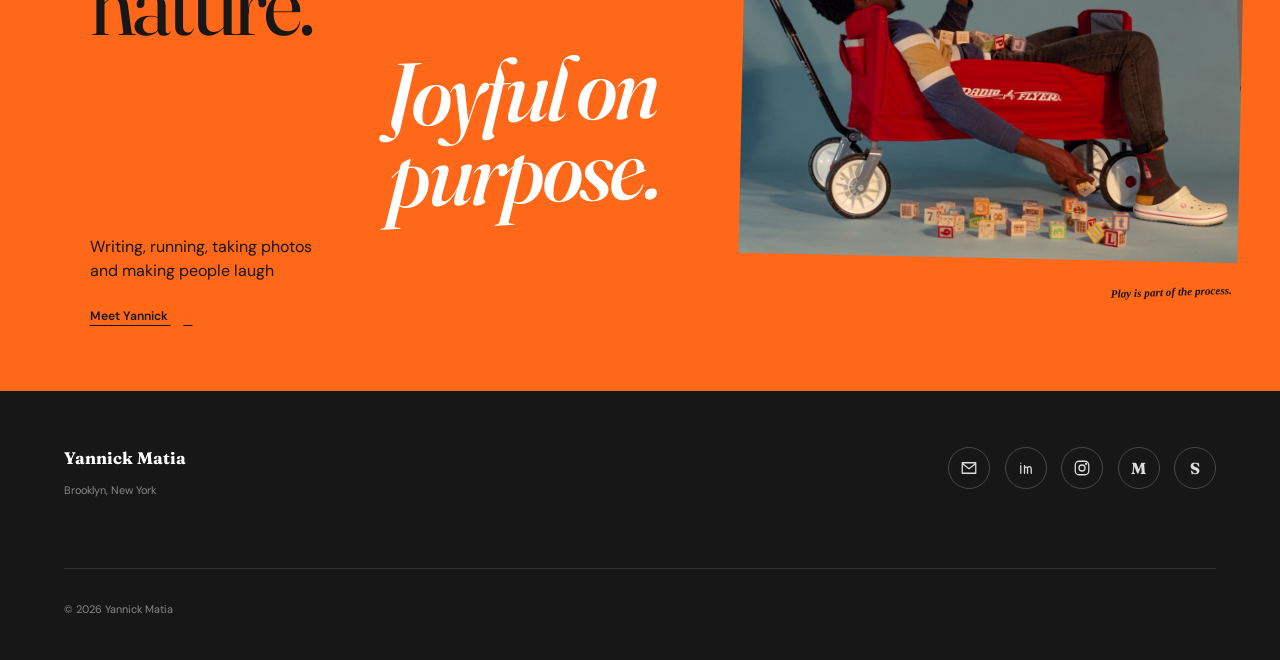
==== commit 2fb318f9: "Add resume page and download" ====
--- a/index.html
+++ b/index.html
@@ -18,6 +18,7 @@
       <a href="work.html">Work</a>
       <a href="writing.html">Writing</a>
       <a href="about.html">About</a>
+      <a href="resume.html">Résumé</a>
       <a href="mailto:yannick.matia2@gmail.com">Contact</a>
     </nav>
   </header>
--- a/style.css
+++ b/style.css
@@ -94,6 +94,21 @@
 .affinities-intro{min-height:240px;padding:clamp(4rem,7vw,7rem);display:flex;flex-direction:column;justify-content:center;background:var(--ink);color:var(--paper)}.affinities-intro h2{max-width:900px;margin:0;font-size:clamp(3rem,6vw,5.5rem);line-height:.92}
 .affinities{display:grid;grid-template-columns:repeat(3,1fr);gap:1px;padding:clamp(1.25rem,3vw,3rem);background:var(--ink)}.affinities article{position:relative;min-height:560px;padding:clamp(1.25rem,2vw,2rem);background:var(--mist);overflow:hidden}.affinities article:after{content:attr(data-aside) " ↗";position:absolute;right:1.5rem;bottom:1.2rem;color:var(--orange);font:italic 600 .72rem/1.2 "Comic Sans MS","Bradley Hand",cursive;opacity:0;transform:translateY(8px) rotate(-3deg);transition:.2s ease}.affinities article:hover:after{opacity:1;transform:translateY(0) rotate(-3deg)}.affinities article:nth-child(2){z-index:1;transform:translateY(-1.25rem) rotate(.7deg)}.affinity-image{aspect-ratio:4/3;margin:0 0 2rem;overflow:hidden}.affinity-image img{width:100%;height:100%;display:block;object-fit:cover;object-position:center;filter:saturate(.78) contrast(1.08)}.affinities article:nth-child(1) img{object-position:left top;transform:scale(1.8);transform-origin:left top;filter:saturate(.72) contrast(1.1) hue-rotate(8deg)}.affinities article:nth-child(2) img{filter:saturate(.9) contrast(1.05)}.affinities article:nth-child(3) img{filter:saturate(.75) contrast(1.1)}.affinities span{font-size:.68rem;color:var(--orange)}.affinities h2{margin:1.2rem 0 1rem;font-size:clamp(2.5rem,5vw,4.5rem)}.affinities p{color:var(--muted);font-size:.88rem}
 
+.resume-page{display:grid;grid-template-columns:minmax(300px,.72fr) minmax(0,1.28fr);min-height:calc(100svh - 78px);background:var(--mist)}
+.resume-intro{position:relative;display:flex;flex-direction:column;justify-content:center;padding:clamp(3rem,7vw,7rem);background:var(--orange);overflow:hidden}
+.resume-intro:after{content:"";position:absolute;right:-4rem;bottom:-4rem;width:13rem;height:13rem;border:2px solid rgba(23,23,23,.28);border-radius:50%}
+.resume-intro h1{font-size:clamp(3.6rem,6vw,6rem);line-height:.84}
+.resume-intro h1 em{display:block;color:var(--paper);transform:translateX(4%) rotate(-2deg)}
+.resume-intro>p:not(.eyebrow){max-width:440px;margin:2rem 0 0;font-size:.95rem}
+.resume-actions{display:flex;flex-wrap:wrap;gap:.75rem;margin-top:2rem}
+.resume-actions a{display:inline-flex;align-items:center;gap:1.2rem;padding:.9rem 1.1rem;border:1px solid var(--ink);font-size:.76rem;font-weight:600;text-decoration:none}
+.resume-actions a:first-child{background:var(--ink);color:var(--paper)}
+.resume-actions a:hover{background:var(--paper);color:var(--ink)}
+.resume-preview{position:relative;min-height:900px;padding:clamp(1.25rem,4vw,4rem);background:var(--ink)}
+.resume-preview>a{height:100%;display:block;background:var(--paper);overflow:hidden}
+.resume-preview img{width:100%;height:100%;min-height:820px;display:block;object-fit:contain;object-position:top center;background:var(--paper)}
+.resume-caption{position:absolute;right:clamp(1.5rem,4vw,4rem);bottom:1.2rem;padding:.35rem .55rem;background:var(--orange);color:var(--ink);font-size:.62rem;letter-spacing:.1em;text-transform:uppercase;transform:rotate(-2deg)}
+
 @media(max-width:760px){
   .site-header nav{gap:1rem}.site-header nav a:last-child{display:none}
   .hero{min-height:780px}.hero-photo{right:-28%;width:80%;opacity:.58}.hero-photo:before{background:linear-gradient(90deg,var(--ink),rgba(23,23,23,.25))}h1{font-size:clamp(4.6rem,23vw,7.5rem)}
@@ -101,6 +116,8 @@
   .work-grid,.essay-grid{grid-template-columns:1fr}.work-card{min-height:240px}.essay-card{min-height:240px}
   .annotation,.system-sketch{display:none}.about-preview{grid-template-columns:1fr}.about-preview h2 em,.about-story h1 em{margin:.08em 0 0;text-align:left;transform:none}.about-preview figure{min-height:0;margin:1.25rem;aspect-ratio:4/3;transform:none}.case{grid-template-columns:1fr}.case:hover{transform:none}.case:nth-child(3),.case:nth-child(3):hover{margin:0;transform:none}.case-label{justify-content:space-between}.case h2{white-space:normal}.writing-row{grid-template-columns:38px 1fr auto;gap:1rem}.writing-row:nth-child(2){margin-left:0}.writing-hero>p:last-of-type{white-space:normal}.archive-note{display:block}.archive-note div{display:grid;gap:.7rem;margin-top:1rem}
   .about-page{grid-template-columns:1fr}.about-image{min-height:620px}.affinities{grid-template-columns:1fr}.affinities article{min-height:240px}.affinities article:nth-child(2){transform:none}
+  .resume-page{grid-template-columns:1fr}.resume-intro{min-height:520px}.resume-preview{min-height:680px;padding:1rem}.resume-preview img{min-height:0;height:auto}.resume-caption{display:none}
   .site-footer{grid-template-columns:1fr}.social-icons{flex-wrap:wrap}.copyright{grid-column:1}
 }
+@media(max-width:480px){.site-header .brand{display:none}.site-header nav{width:100%;justify-content:space-between;gap:.65rem}}
 @media(prefers-reduced-motion:reduce){html{scroll-behavior:auto}}
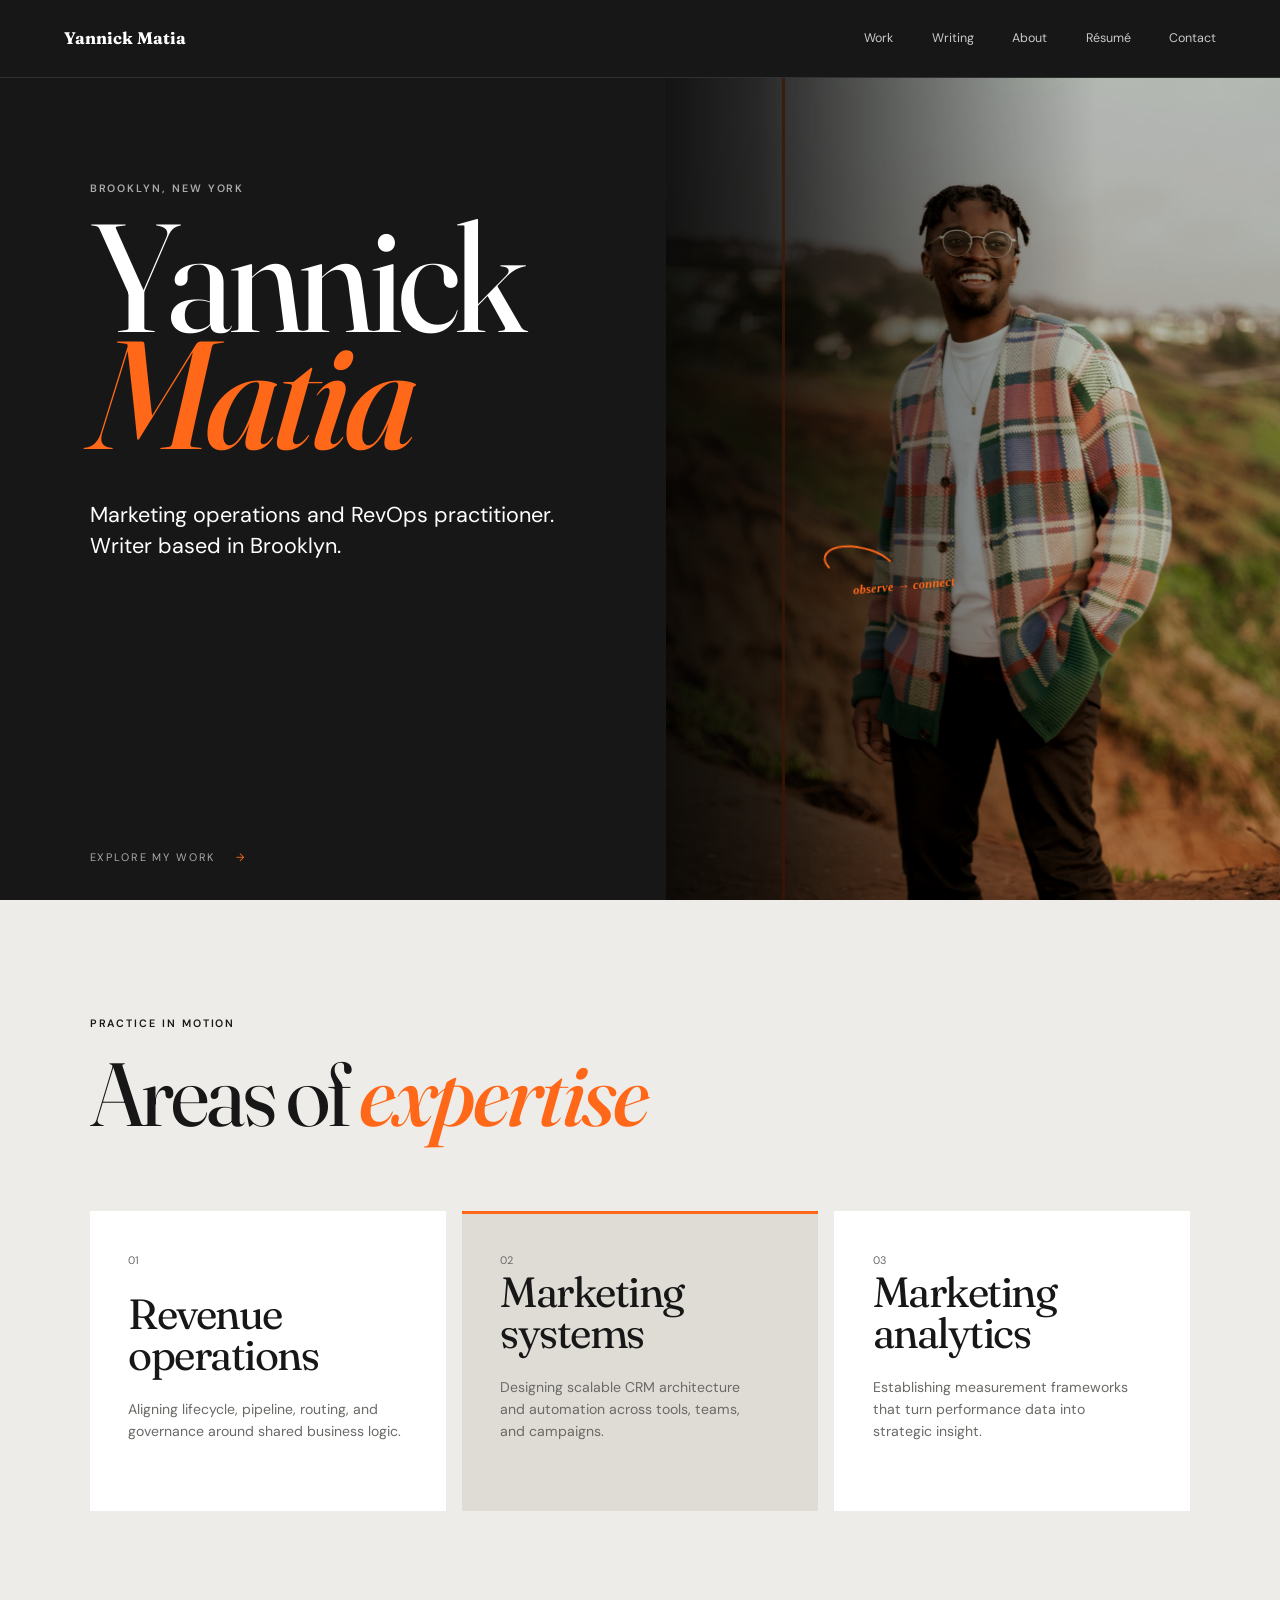
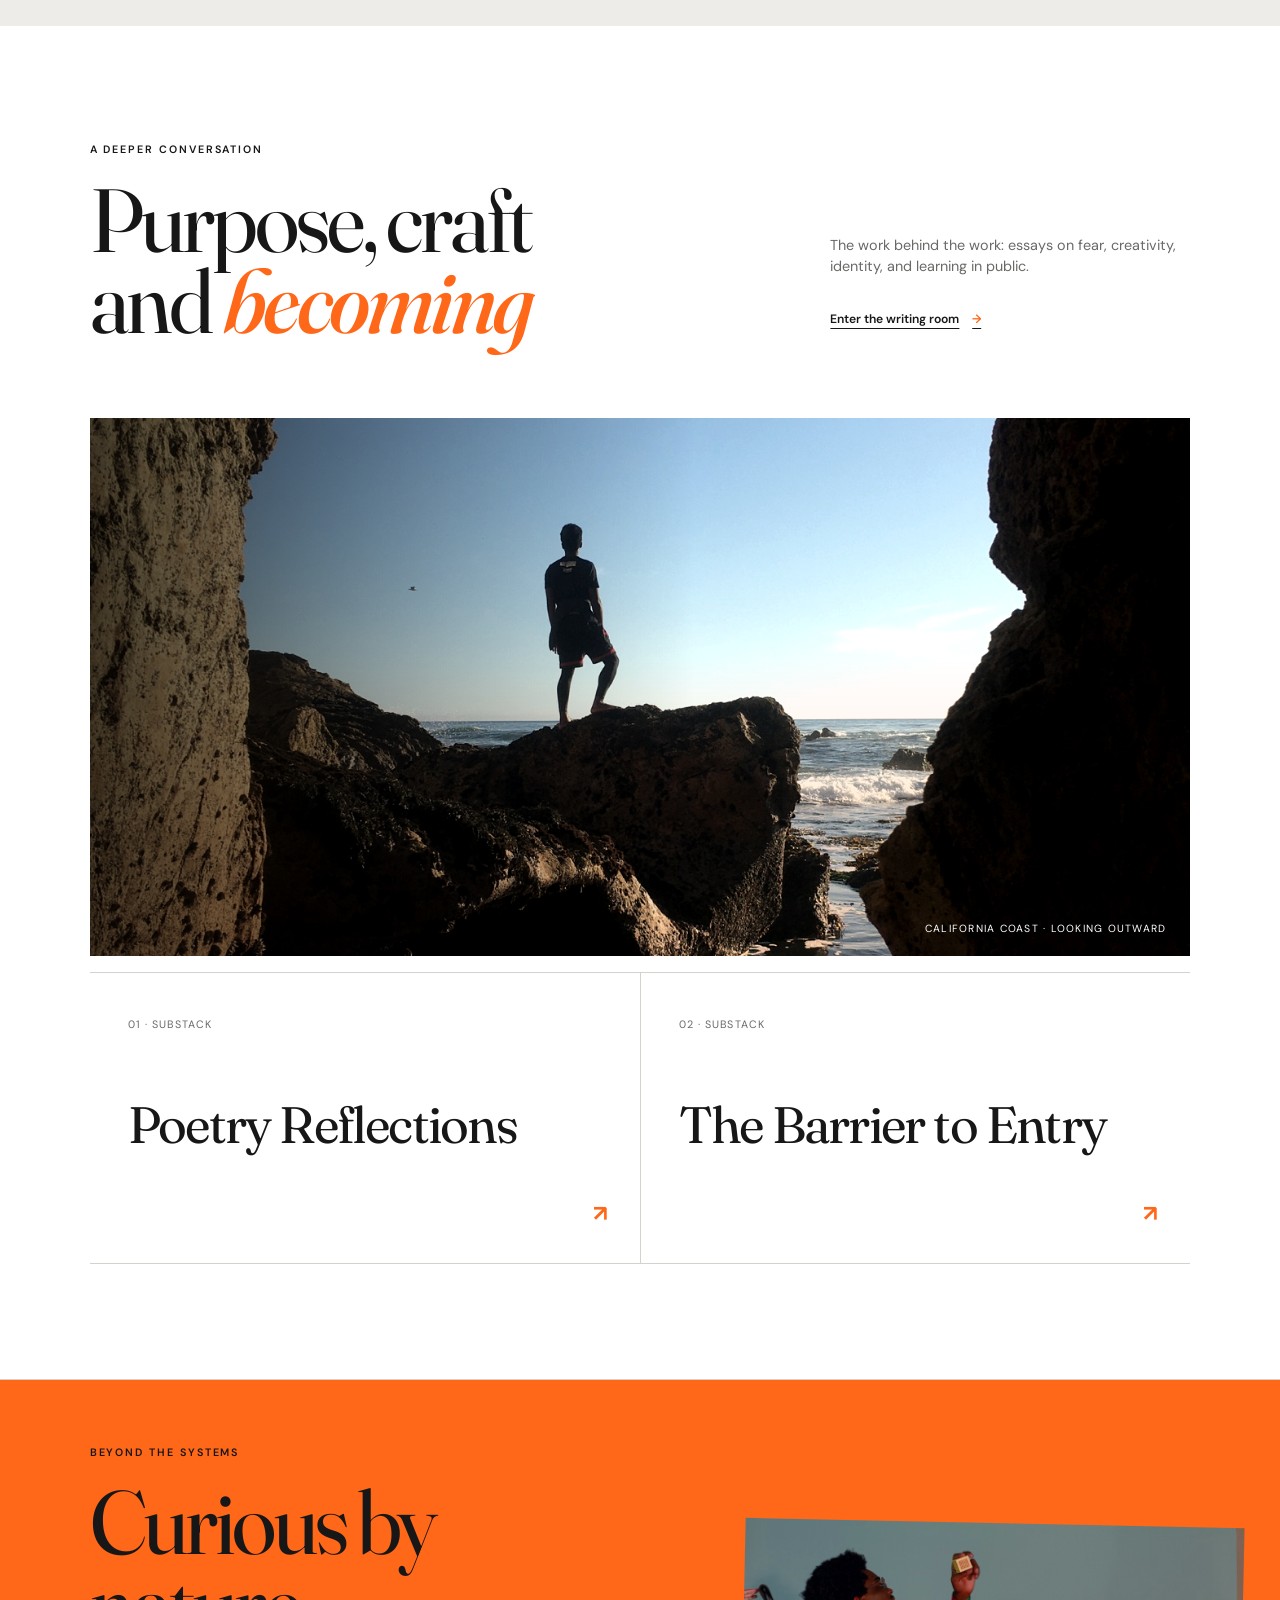
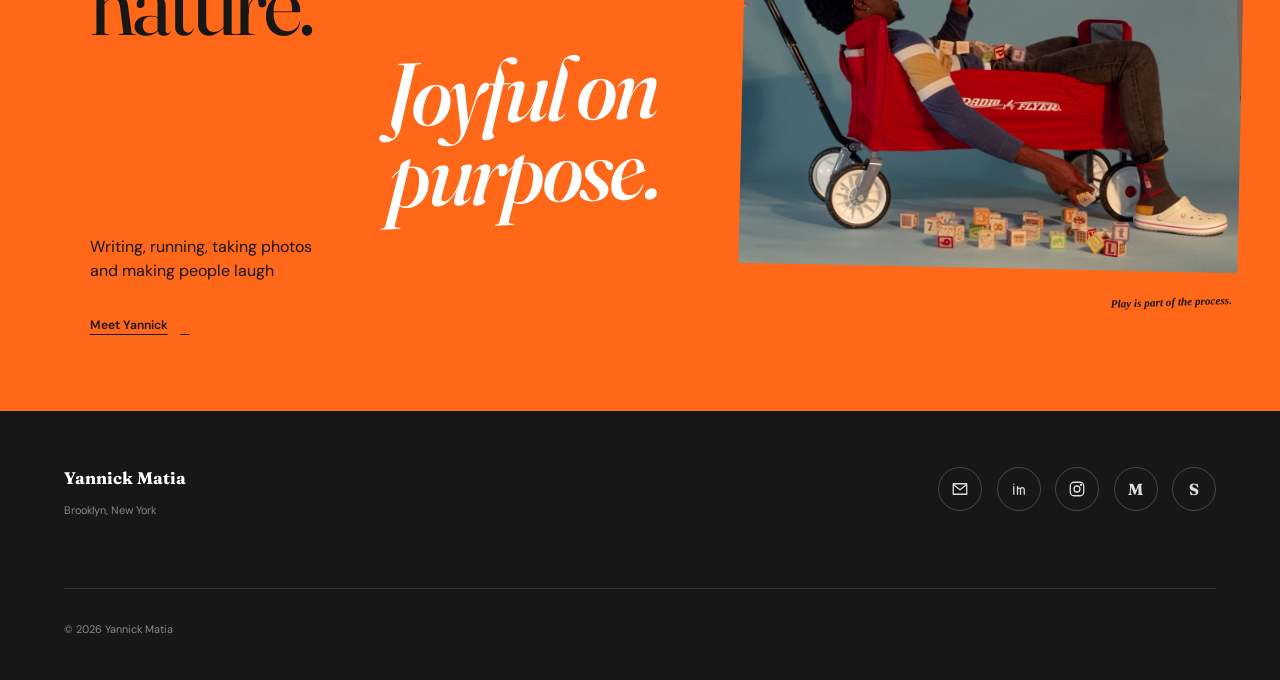
==== commit 08bc6415: "Add Google Analytics tracking" ====
--- a/index.html
+++ b/index.html
@@ -1,6 +1,15 @@
 <!doctype html>
 <html lang="en">
 <head>
+  <!-- Google tag (gtag.js) -->
+  <script async src="https://www.googletagmanager.com/gtag/js?id=G-3HSWXDD210"></script>
+  <script>
+    window.dataLayer = window.dataLayer || [];
+    function gtag(){dataLayer.push(arguments);}
+    gtag('js', new Date());
+    gtag('config', 'G-3HSWXDD210');
+  </script>
+  <script defer src="analytics.js"></script>
   <meta charset="utf-8">
   <meta name="viewport" content="width=device-width, initial-scale=1">
   <title>Yannick Matia | Marketing Operations and Writing</title>
--- a/style.css
+++ b/style.css
@@ -12,7 +12,7 @@
 .site-header{height:78px;max-width:var(--max);margin:auto;padding:0 clamp(1.25rem,5vw,5rem);display:flex;align-items:center;justify-content:space-between;background:var(--ink);color:var(--paper);border-bottom:1px solid #303030}
 .brand{font:700 1.05rem/1 "Fraunces",Georgia,serif;text-decoration:none}
 .site-header nav{display:flex;gap:clamp(1.1rem,3vw,2.8rem)}
-.site-header nav a{color:#c9c9c9;font-size:.78rem;text-decoration:none}
+.site-header nav a{min-height:44px;display:flex;align-items:center;color:#c9c9c9;font-size:.78rem;text-decoration:none}
 .site-header nav a:hover,.site-header nav a[aria-current="page"]{color:var(--paper)}
 main,.site-footer{max-width:var(--max);margin:auto}
 .eyebrow{margin:0 0 1.4rem;font-size:.67rem;font-weight:600;letter-spacing:.18em;text-transform:uppercase}
@@ -35,7 +35,7 @@
 .work{background:var(--mist)}
 .section-intro{display:flex;align-items:end;justify-content:space-between;gap:3rem;margin-bottom:clamp(3rem,6vw,5.5rem)}
 .section-intro h2,.about-preview h2{margin:0;font-size:clamp(3.1rem,7vw,6.5rem);line-height:.9}
-.section-link{font-size:.76rem;font-weight:600;text-underline-offset:5px;white-space:nowrap}
+.section-link{min-height:44px;display:inline-flex;align-items:center;font-size:.76rem;font-weight:600;text-underline-offset:5px;white-space:nowrap}
 .section-link span{color:var(--orange);margin-left:.8rem}
 .work-grid{display:grid;grid-template-columns:repeat(3,1fr);gap:1rem}
 .work-card{position:relative;min-height:300px;padding:clamp(1.5rem,3vw,2.5rem);display:flex;flex-direction:column;background:var(--paper);border-top:3px solid transparent;text-decoration:none;overflow:hidden}
@@ -58,7 +58,7 @@
 .site-footer{display:grid;grid-template-columns:1fr auto;gap:3rem;padding:3.5rem clamp(1.25rem,5vw,5rem) 2rem;color:var(--paper)}
 .footer-identity p,.copyright{color:#888;font-size:.68rem}
 .social-icons{display:flex;gap:.9rem}
-.social-icons a{width:42px;height:42px;display:grid;place-items:center;border:1px solid #484848;border-radius:50%;color:#ddd;text-decoration:none}
+.social-icons a{width:44px;height:44px;display:grid;place-items:center;border:1px solid #484848;border-radius:50%;color:#ddd;text-decoration:none}
 .social-icons a:hover{background:var(--orange);border-color:var(--orange);color:var(--ink)}
 .social-icons svg{width:18px;height:18px;fill:none;stroke:currentColor;stroke-width:1.7;stroke-linecap:round;stroke-linejoin:round}
 .letter-icon{font:700 1rem/1 "Fraunces",Georgia,serif}
@@ -86,7 +86,7 @@
 .writing-row.featured{border-left:5px solid var(--orange)}
 .writing-row>span,.writing-row small{color:var(--muted);font-size:.68rem;letter-spacing:.1em;text-transform:uppercase}
 .writing-row h2{margin:.4rem 0 0;font-size:clamp(2rem,5vw,4.8rem);line-height:.96}.writing-row p{margin:.7rem 0 0;color:var(--muted)}.writing-row b{color:var(--orange);font-size:1.4rem}.writing-row:hover h2{font-style:italic}.writing-row .hover-aside{margin:.65rem 0 0}.writing-row:nth-child(2){margin-left:clamp(1.5rem,6vw,6rem);border-left:5px solid var(--orange)}
-.archive-note{display:flex;justify-content:space-between;align-items:center;gap:2rem;padding:3rem clamp(1.25rem,7vw,7rem);background:var(--orange)}.archive-note p{font-family:"Fraunces",Georgia,serif;font-size:1.5rem}.archive-note div{display:flex;gap:2rem}.archive-note a{font-weight:600;text-underline-offset:5px}
+.archive-note{display:flex;justify-content:space-between;align-items:center;gap:2rem;padding:3rem clamp(1.25rem,7vw,7rem);background:var(--orange)}.archive-note p{font-family:"Fraunces",Georgia,serif;font-size:1.5rem}.archive-note div{display:flex;gap:2rem}.archive-note a{min-height:44px;display:flex;align-items:center;font-weight:600;text-underline-offset:5px}
 .about-page{display:grid;grid-template-columns:.88fr 1.12fr;background:var(--orange)}
 .about-image{position:relative;min-height:calc(100svh - 78px);padding:clamp(1.25rem,3vw,3rem);background:var(--ink)}.about-image img{width:100%;height:100%;display:block;object-fit:cover;object-position:center 22%;filter:brightness(.92) saturate(.85)}.about-image p{position:absolute;right:clamp(1.5rem,4vw,4rem);bottom:clamp(1.5rem,4vw,4rem);margin:0;padding:.35rem .55rem;background:var(--ink);color:var(--paper);font-size:.62rem;letter-spacing:.1em;text-transform:uppercase}
 .about-story{align-self:center;padding:clamp(2.5rem,4vw,4rem)}.about-story h1{font-size:clamp(3.4rem,6vw,6rem);line-height:.86}.about-story h1 em{display:block;margin:.08em -5% 0 12%;color:var(--paper);text-align:right;transform:rotate(-2deg)}.bio{max-width:700px;margin-top:1.1rem;font-size:.94rem;line-height:1.48}.bio p{margin:.65rem 0}
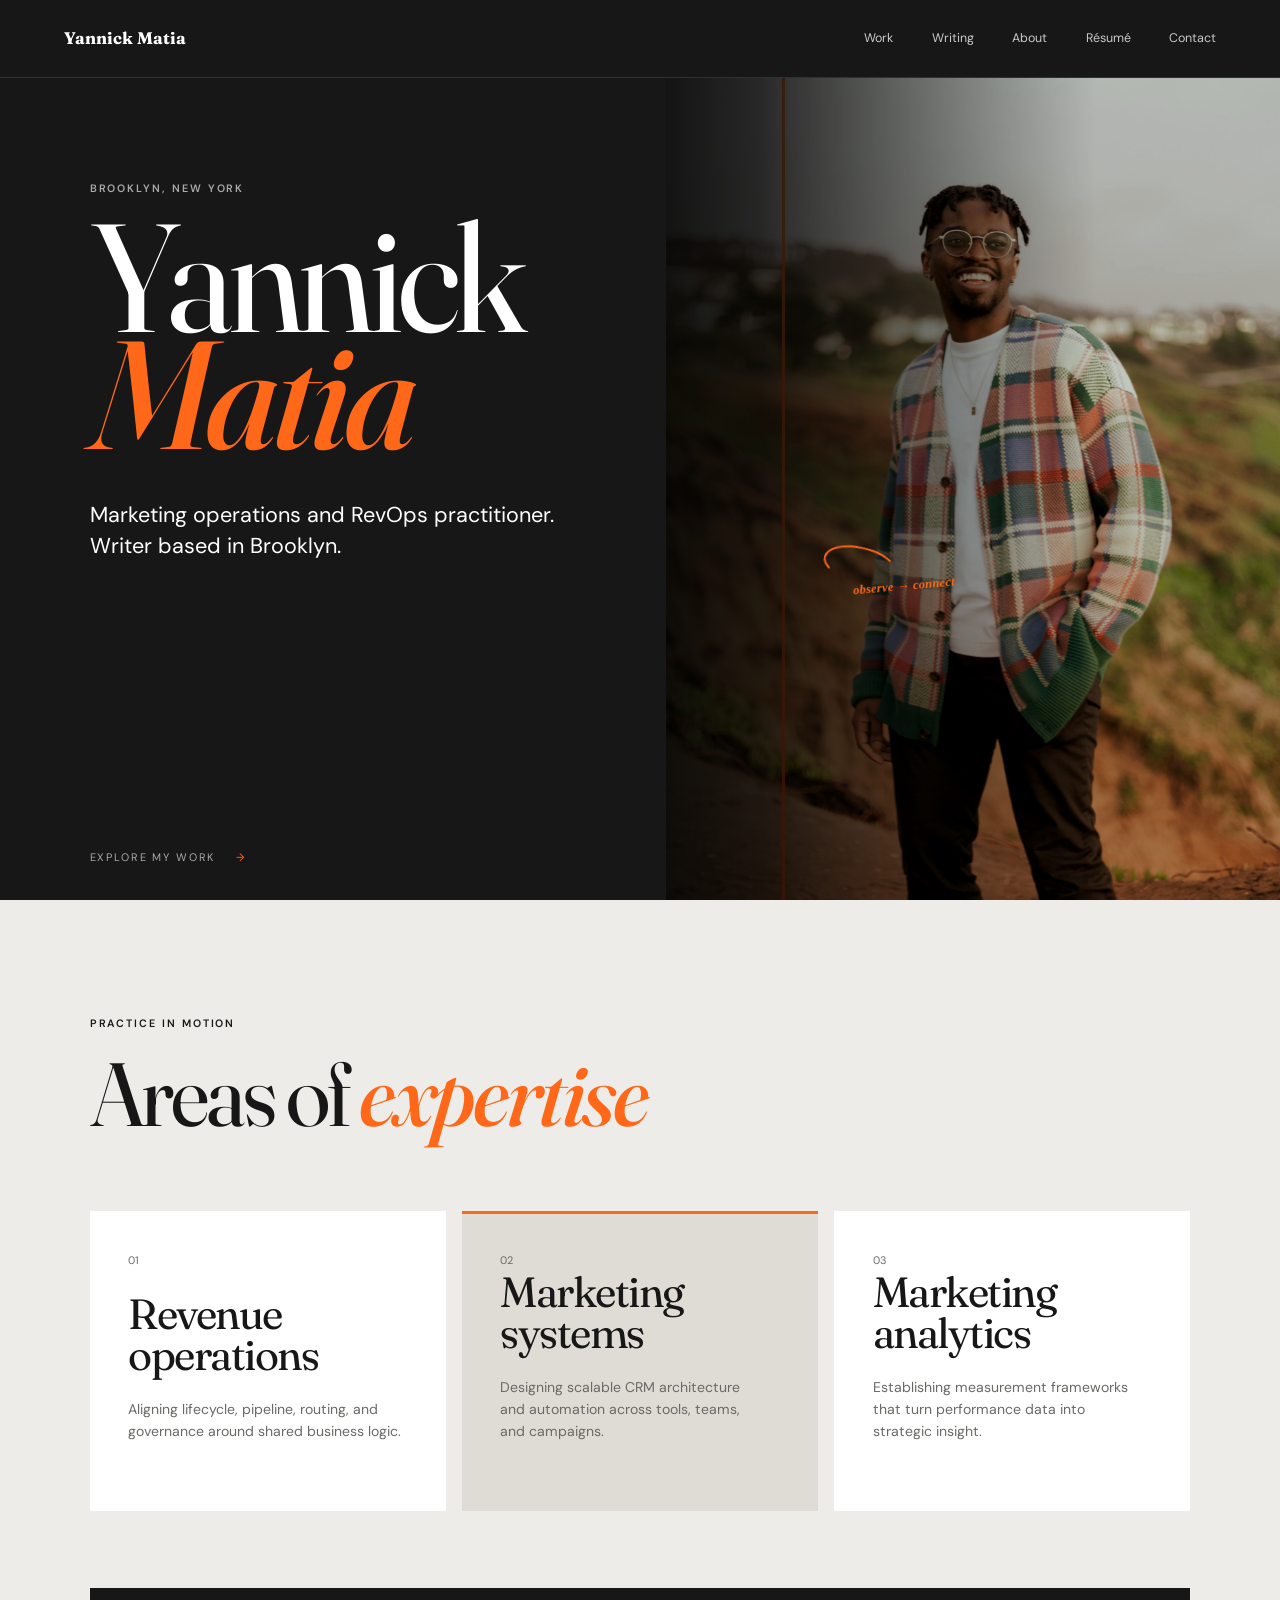
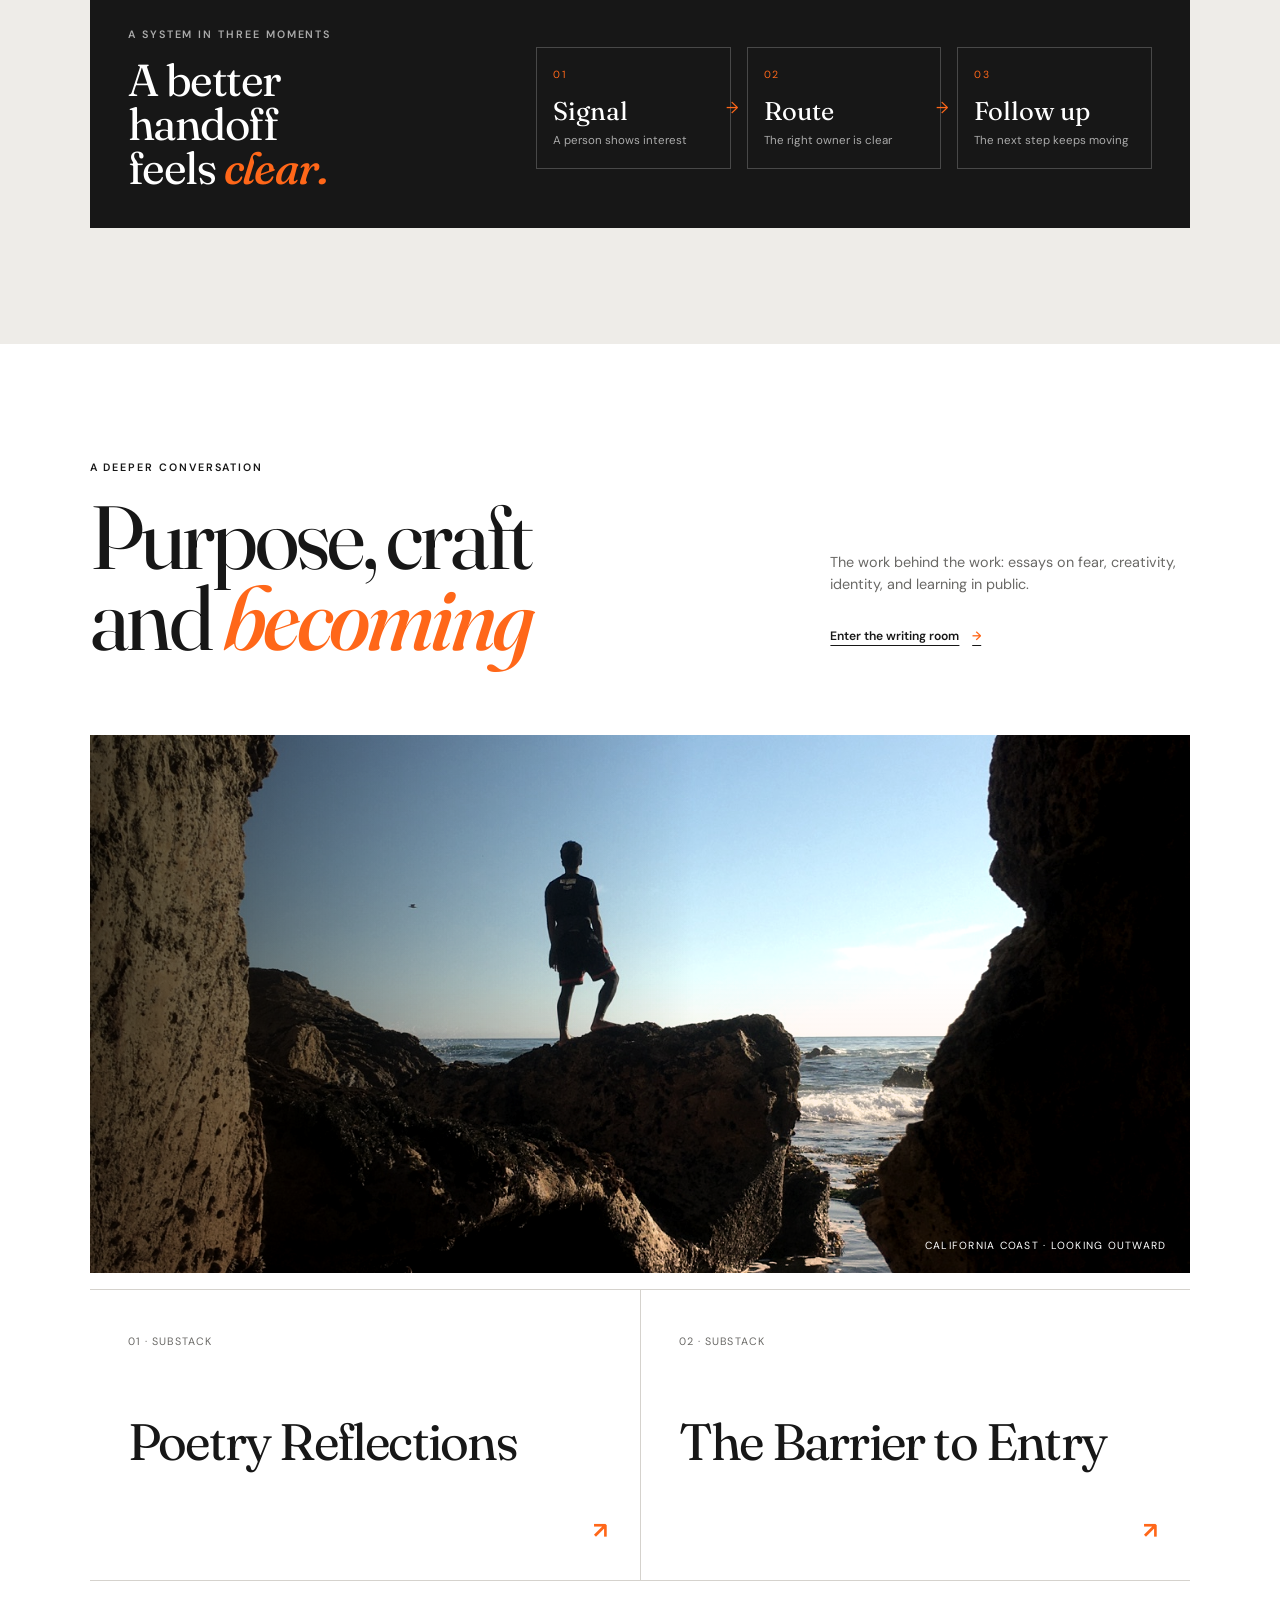
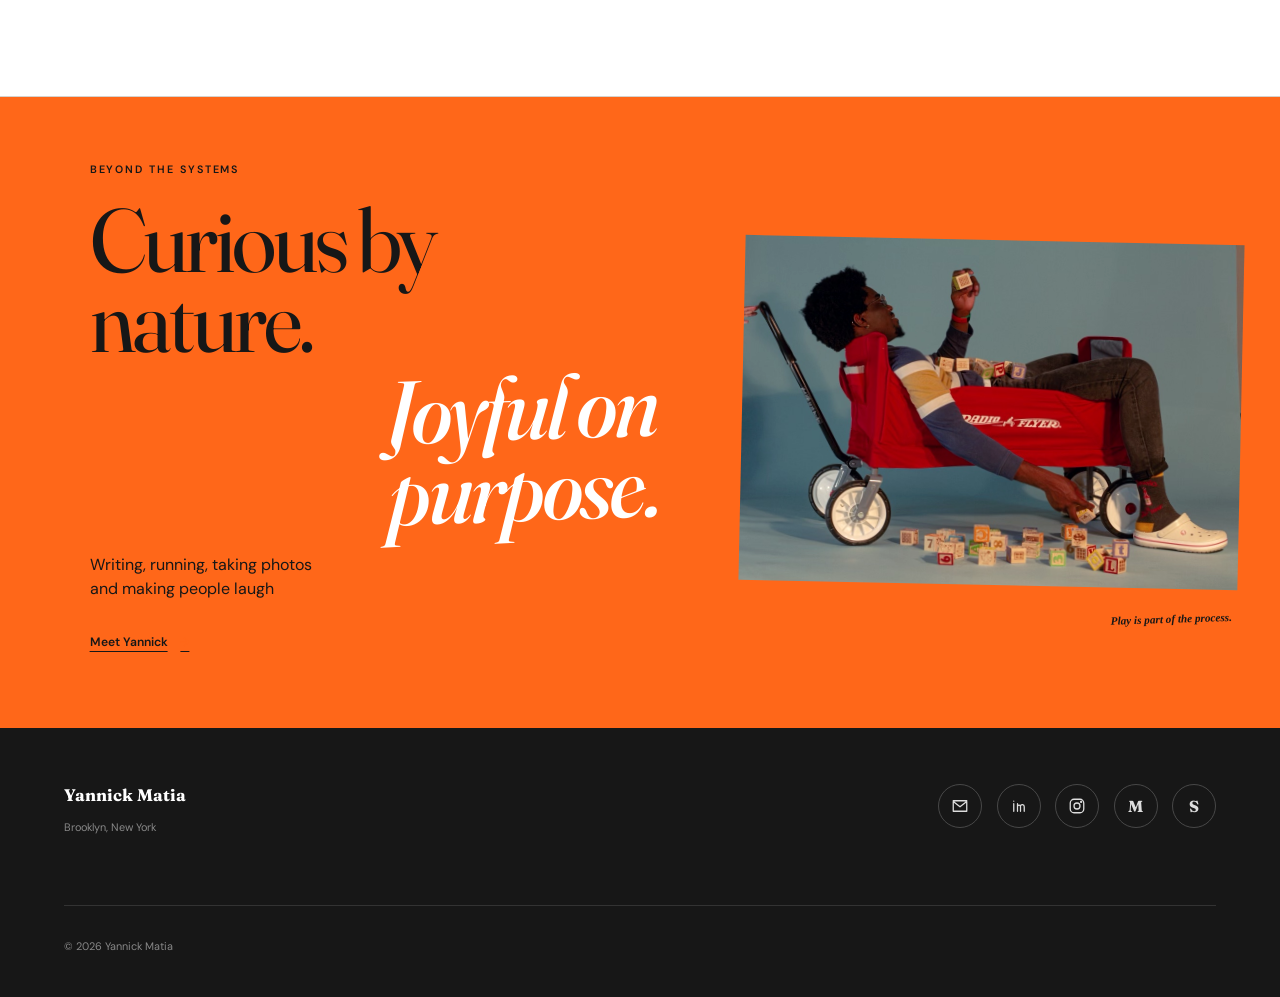
==== commit 1fded85f: "Polish portfolio homepage interactions Co-authored-by: Copilot App <223556219+Copilot@users.noreply." ====
--- a/index.html
+++ b/index.html
@@ -53,6 +53,17 @@
         <a class="work-card" href="work.html#systems"><span>02</span><h3>Marketing<br>systems</h3><p>Designing scalable CRM architecture and automation across tools, teams, and campaigns.</p><small class="hover-aside">Reduce the friction ↗</small></a>
         <a class="work-card" href="work.html#analytics"><span>03</span><h3>Marketing<br>analytics</h3><p>Establishing measurement frameworks that turn performance data into strategic insight.</p><small class="hover-aside">Make it legible ↗</small></a>
       </div>
+      <aside class="handoff" aria-labelledby="handoff-title">
+        <div class="handoff-copy">
+          <p class="eyebrow">A system in three moments</p>
+          <h3 id="handoff-title">A better handoff feels <em>clear.</em></h3>
+        </div>
+        <ol class="handoff-flow">
+          <li><span>01</span><strong>Signal</strong><small>A person shows interest</small></li>
+          <li><span>02</span><strong>Route</strong><small>The right owner is clear</small></li>
+          <li><span>03</span><strong>Follow up</strong><small>The next step keeps moving</small></li>
+        </ol>
+      </aside>
     </section>
 
     <section class="writing" id="writing">
--- a/style.css
+++ b/style.css
@@ -38,11 +38,22 @@
 .section-link{min-height:44px;display:inline-flex;align-items:center;font-size:.76rem;font-weight:600;text-underline-offset:5px;white-space:nowrap}
 .section-link span{color:var(--orange);margin-left:.8rem}
 .work-grid{display:grid;grid-template-columns:repeat(3,1fr);gap:1rem}
-.work-card{position:relative;min-height:300px;padding:clamp(1.5rem,3vw,2.5rem);display:flex;flex-direction:column;background:var(--paper);border-top:3px solid transparent;text-decoration:none;overflow:hidden}
+.work-card{position:relative;min-height:300px;padding:clamp(1.5rem,3vw,2.5rem);display:flex;flex-direction:column;background:var(--paper);border-top:3px solid transparent;text-decoration:none;overflow:hidden;transition:transform .22s ease,border-color .22s ease,background-color .22s ease}
 .work-card:nth-child(2){background:#dfdcd6;border-color:var(--orange)}
 .work-card span{font-size:.68rem;color:var(--muted)}
 .work-card h3{margin:auto 0 1.5rem;font-size:clamp(2rem,3.3vw,3.1rem);line-height:.96}
-.work-card p{margin:0;max-width:320px;color:var(--muted);font-size:.88rem;line-height:1.55}.work-card:hover{border-color:var(--orange)}.hover-aside{display:block;margin-top:1rem;color:var(--orange);font:italic 600 .72rem/1.2 "Comic Sans MS","Bradley Hand",cursive;opacity:0;transform:translateY(8px) rotate(-2deg);transition:.2s ease}.work-card:hover .hover-aside,.work-card:focus-visible .hover-aside,.writing-row:hover .hover-aside,.writing-row:focus-visible .hover-aside{opacity:1;transform:translateY(0) rotate(-2deg)}
+.work-card p{margin:0;max-width:320px;color:var(--muted);font-size:.88rem;line-height:1.55}.work-card:hover,.work-card:focus-visible{border-color:var(--orange)}.hover-aside{display:block;margin-top:1rem;color:var(--orange);font:italic 600 .72rem/1.2 "Comic Sans MS","Bradley Hand",cursive;opacity:0;transform:translateY(8px) rotate(-2deg);transition:.2s ease}.work-card:hover .hover-aside,.work-card:focus-visible .hover-aside,.writing-row:hover .hover-aside,.writing-row:focus-visible .hover-aside{opacity:1;transform:translateY(0) rotate(-2deg)}
+@media(hover:hover){.work-card:hover{transform:translateY(-4px)}.handoff-flow li:hover{border-color:var(--orange);transform:translateY(-3px)}}
+@media(hover:none){.work-card .hover-aside{opacity:1;transform:translateY(0) rotate(-2deg)}}
+.handoff{display:grid;grid-template-columns:minmax(220px,.7fr) 1.3fr;gap:clamp(2rem,6vw,6rem);align-items:center;margin-top:clamp(3rem,6vw,5rem);padding:clamp(1.5rem,3vw,2.5rem);background:var(--ink);color:var(--paper)}
+.handoff .eyebrow{margin-bottom:1rem;color:#aaa}
+.handoff h3{max-width:300px;margin:0;font-size:clamp(2rem,3.5vw,3.2rem);line-height:.98}
+.handoff-flow{display:grid;grid-template-columns:repeat(3,1fr);gap:1rem;margin:0;padding:0;list-style:none;counter-reset:none}
+.handoff-flow li{position:relative;min-width:0;padding:1.2rem 1rem;border:1px solid #484848;transition:border-color .2s ease,transform .2s ease}
+.handoff-flow li+li:before{content:"→";position:absolute;top:50%;left:-1rem;color:var(--orange);transform:translate(-50%,-50%)}
+.handoff-flow li>span{display:block;margin-bottom:1rem;color:var(--orange);font-size:.65rem;letter-spacing:.12em}
+.handoff-flow strong{display:block;font:400 clamp(1.25rem,2vw,1.7rem)/1 "Fraunces",Georgia,serif}
+.handoff-flow small{display:block;margin-top:.55rem;color:#aaa;font-size:.72rem;line-height:1.4}
 .writing{background:var(--paper)}
 .section-note{max-width:360px;margin:0 0 1.2rem;color:var(--muted);font-size:.9rem}.writing-intro>div:last-child{max-width:380px}
 .writing-landscape{position:relative;height:clamp(280px,42vw,560px);margin:0 0 1rem;overflow:hidden;background:var(--ink)}.writing-landscape:after{content:"";position:absolute;inset:0;background:linear-gradient(90deg,rgba(23,23,23,.78),transparent 55%),linear-gradient(0deg,rgba(255,103,25,.24),transparent 55%);mix-blend-mode:multiply}.writing-landscape img{width:100%;height:100%;display:block;object-fit:cover;object-position:center 48%;filter:saturate(.72) contrast(1.12)}.writing-landscape figcaption{position:absolute;z-index:2;right:1.5rem;bottom:1.2rem;color:var(--paper);font-size:.65rem;letter-spacing:.12em;text-transform:uppercase}
@@ -113,11 +124,12 @@
   .site-header nav{gap:1rem}.site-header nav a:last-child{display:none}
   .hero{min-height:780px}.hero-photo{right:-28%;width:80%;opacity:.58}.hero-photo:before{background:linear-gradient(90deg,var(--ink),rgba(23,23,23,.25))}h1{font-size:clamp(4.6rem,23vw,7.5rem)}
   .role{max-width:330px}.section-intro{display:block}.section-intro .section-link,.section-note{display:block;margin-top:2rem}
-  .work-grid,.essay-grid{grid-template-columns:1fr}.work-card{min-height:240px}.essay-card{min-height:240px}
+  .work-grid,.essay-grid{grid-template-columns:1fr}.work-card{min-height:240px}.work-card .hover-aside{opacity:1;transform:translateY(0) rotate(-2deg)}.essay-card{min-height:240px}
+  .handoff{grid-template-columns:1fr;gap:1.5rem}.handoff h3{max-width:none}.handoff-flow{grid-template-columns:1fr;gap:.65rem}.handoff-flow li{display:grid;grid-template-columns:2rem 1fr;align-items:center;gap:.25rem .6rem;padding:.8rem}.handoff-flow li>span{grid-row:1/3;margin:0}.handoff-flow small{margin-top:.25rem}.handoff-flow li+li:before{content:"↓";top:-.45rem;left:1rem;transform:translateY(-50%)}
   .annotation,.system-sketch{display:none}.about-preview{grid-template-columns:1fr}.about-preview h2 em,.about-story h1 em{margin:.08em 0 0;text-align:left;transform:none}.about-preview figure{min-height:0;margin:1.25rem;aspect-ratio:4/3;transform:none}.case{grid-template-columns:1fr}.case:hover{transform:none}.case:nth-child(3),.case:nth-child(3):hover{margin:0;transform:none}.case-label{justify-content:space-between}.case h2{white-space:normal}.writing-row{grid-template-columns:38px 1fr auto;gap:1rem}.writing-row:nth-child(2){margin-left:0}.writing-hero>p:last-of-type{white-space:normal}.archive-note{display:block}.archive-note div{display:grid;gap:.7rem;margin-top:1rem}
   .about-page{grid-template-columns:1fr}.about-image{min-height:620px}.affinities{grid-template-columns:1fr}.affinities article{min-height:240px}.affinities article:nth-child(2){transform:none}
   .resume-page{grid-template-columns:1fr}.resume-intro{min-height:520px}.resume-preview{min-height:680px;padding:1rem}.resume-preview img{min-height:0;height:auto}.resume-caption{display:none}
   .site-footer{grid-template-columns:1fr}.social-icons{flex-wrap:wrap}.copyright{grid-column:1}
 }
 @media(max-width:480px){.site-header .brand{display:none}.site-header nav{width:100%;justify-content:space-between;gap:.65rem}}
-@media(prefers-reduced-motion:reduce){html{scroll-behavior:auto}}
+@media(prefers-reduced-motion:reduce){html{scroll-behavior:auto}.work-card,.hover-aside,.handoff-flow li{transition:none}.work-card:hover,.handoff-flow li:hover{transform:none}}
